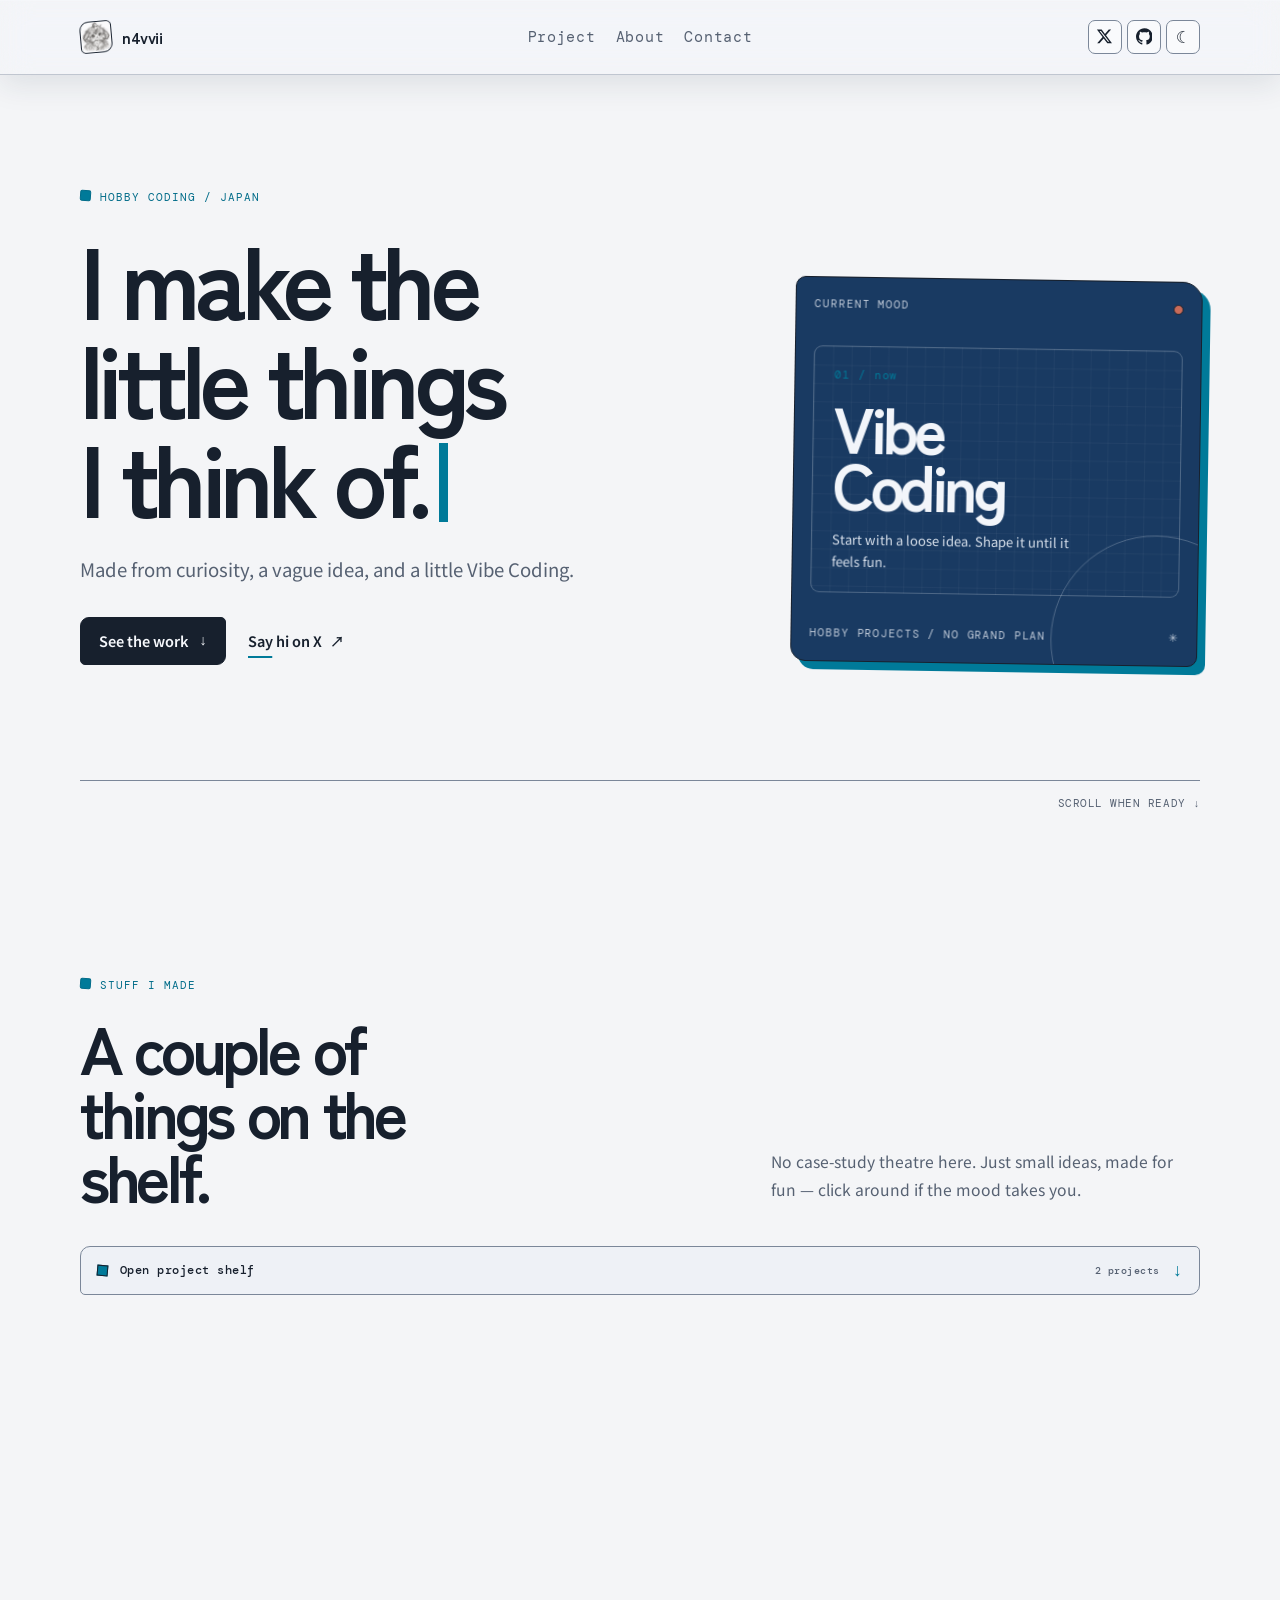
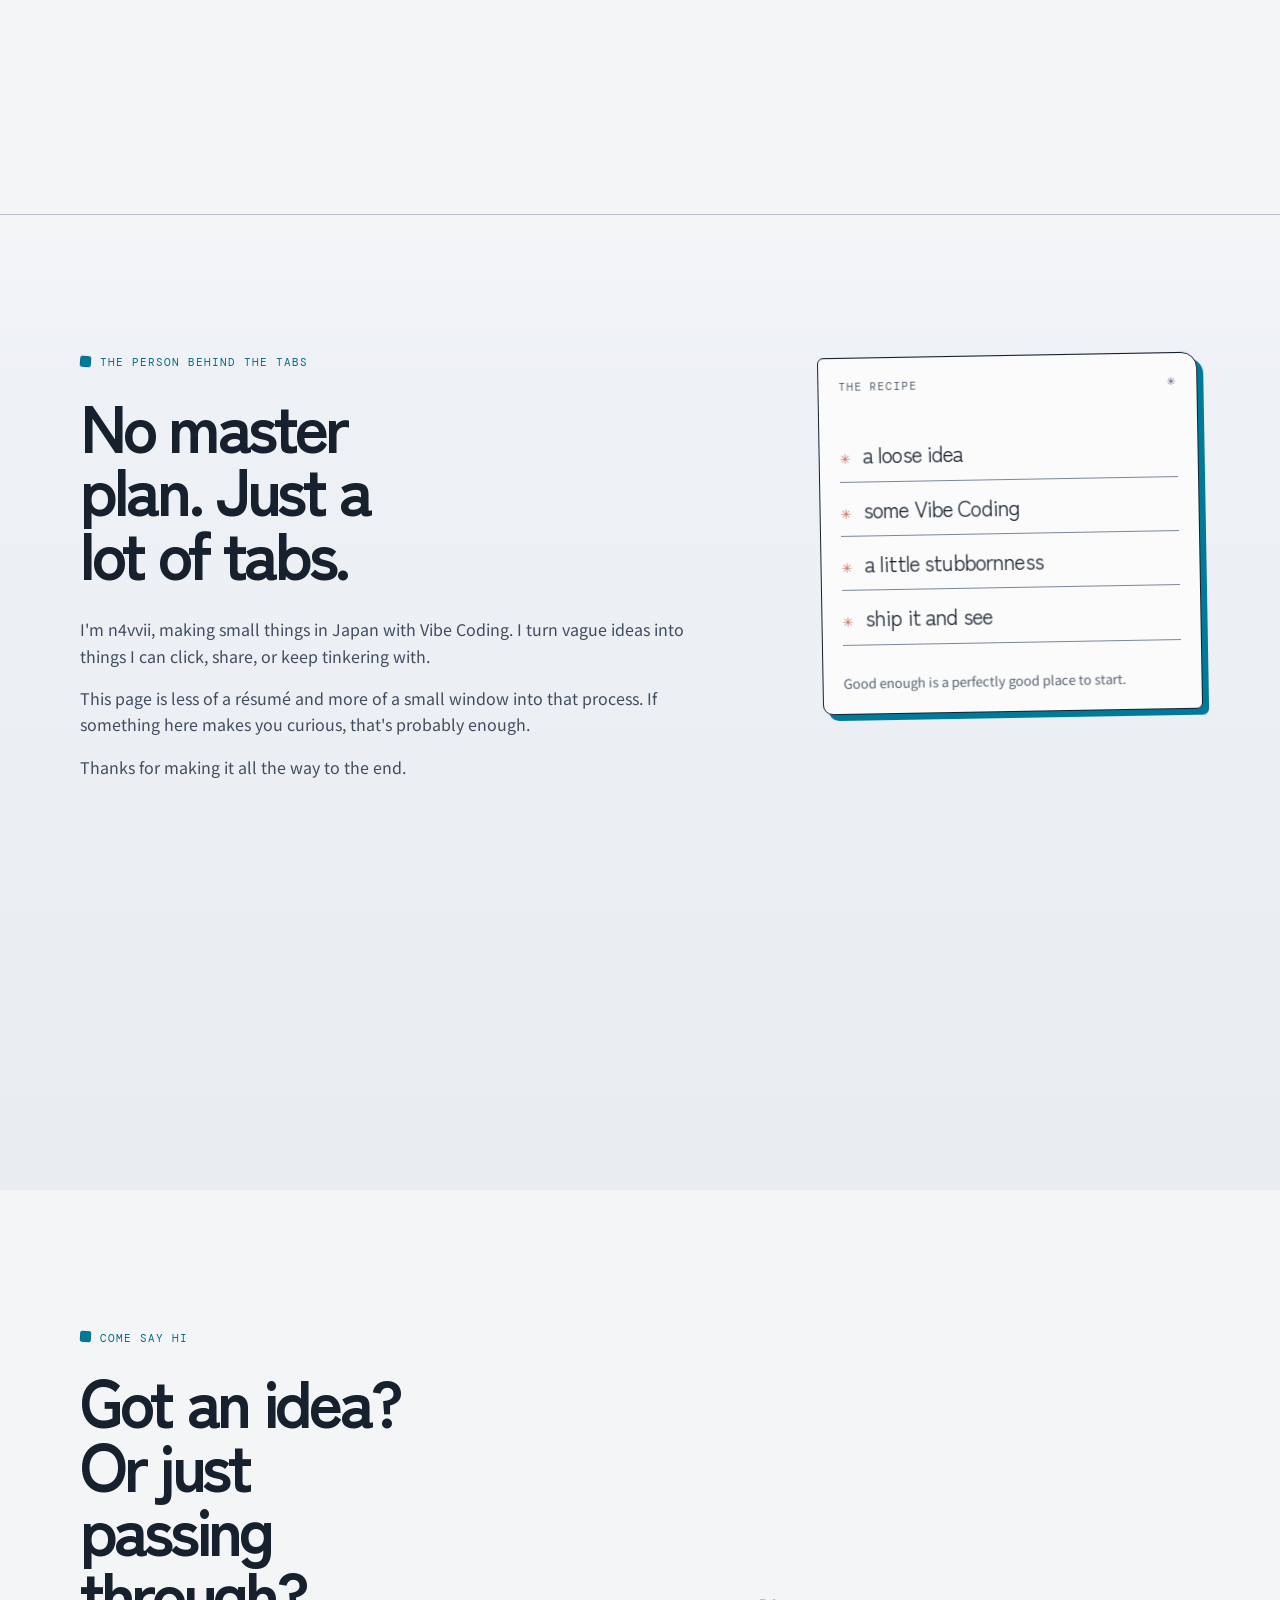
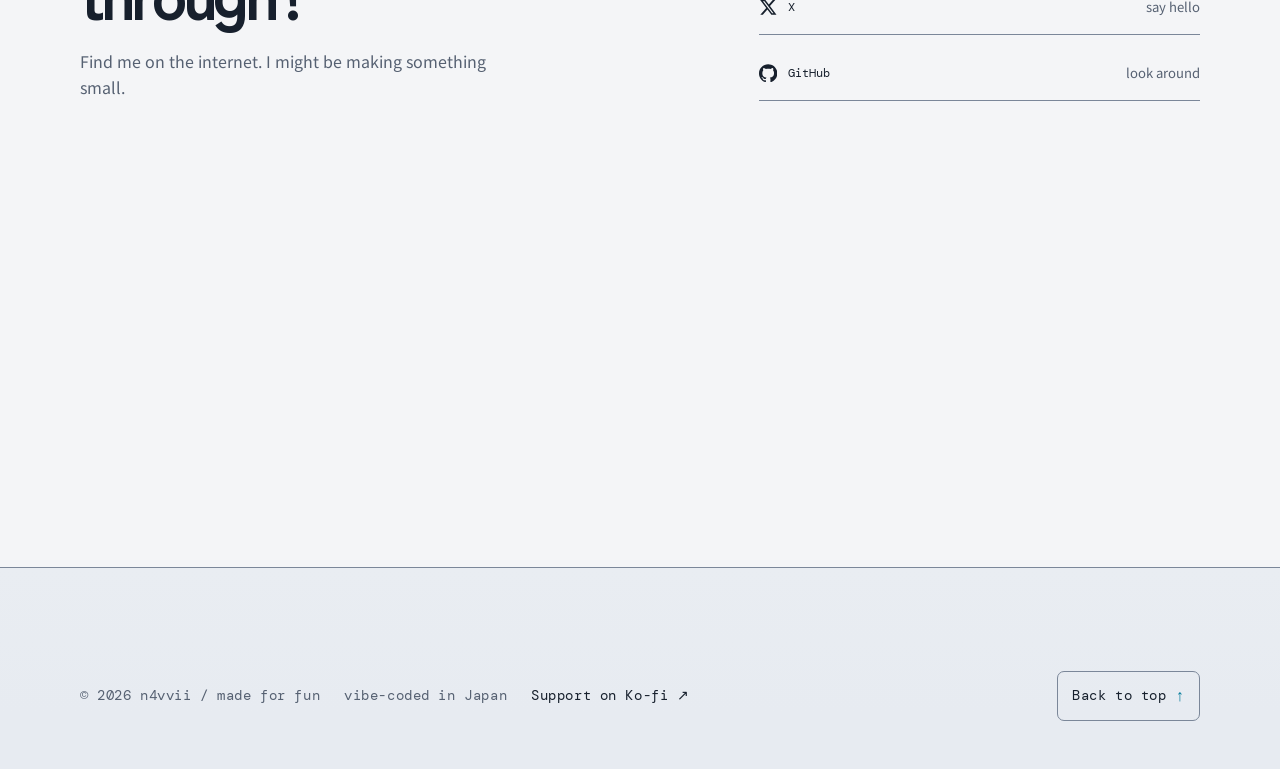
==== index.html @ 72a64a87 "Header glass tint 20%" ====
<!doctype html>
<html lang="en">
  <head>
    <meta charset="UTF-8">
    <meta name="viewport" content="width=device-width, initial-scale=1">
    <meta name="theme-color" content="#f4f5f7">
    <meta name="description" content="n4vvii makes small hobby projects with Vibe Coding.">
    <link rel="icon" type="image/png" sizes="512x512" href="assets/n4vvii-icon.png">
    <link rel="apple-touch-icon" href="assets/n4vvii-icon.png">
    <title>n4vvii — small ideas, roughly made</title>
    <script>
      (function () {
        try {
          var systemTheme = window.matchMedia("(prefers-color-scheme: dark)").matches ? "dark" : "light";
          document.documentElement.setAttribute("data-theme", systemTheme);
          document.querySelector('meta[name="theme-color"]').content = systemTheme === "dark" ? "#121721" : "#f4f5f7";
        } catch (error) {}
      }());
    </script>
    <link rel="preconnect" href="https://fonts.googleapis.com">
    <link rel="preconnect" href="https://fonts.gstatic.com" crossorigin>
    <link href="https://fonts.googleapis.com/css2?family=DM+Mono:wght@400;500&family=Noto+Sans+JP:wght@400;500;600;700&family=Zen+Kaku+Gothic+New:wght@500;600;700&display=swap" rel="stylesheet">
    <link rel="stylesheet" href="styles.css?v=20260919-glass-8">
  </head>
  <body>
    <a class="skip-link" href="#main-content">Skip to content</a>
    <div class="site-shell" id="top">
      <header class="site-header">
        <div class="container header-inner">
          <div class="brand" aria-label="n4vvii">
            <span class="brand-mark" aria-hidden="true"><img src="assets/n4vvii-icon.png" alt=""></span>
            <span data-text="site.profile.label">n4vvii</span>
          </div>
          <nav class="main-nav" aria-label="Main navigation">
            <a data-nav="project" href="#projects">Project</a>
            <a data-nav="about" href="#about">About</a>
            <a data-nav="contact" href="#contact">Contact</a>
          </nav>
          <div class="header-actions">
            <div class="header-socials" id="header-socials" aria-label="Social links"></div>
            <button class="theme-toggle" type="button" data-theme-toggle aria-pressed="false" aria-label="Switch to dark mode" title="Switch to dark mode">
              <span class="theme-toggle__icon" data-theme-icon aria-hidden="true">☾</span>
              <span class="sr-only" data-theme-label>Switch to dark mode</span>
            </button>
          </div>
        </div>
      </header>

      <main id="main-content" tabindex="-1">
        <section class="hero" aria-labelledby="hero-title">
          <div class="container hero-grid">
            <div class="hero-copy">
              <p class="kicker" data-text="hero.eyebrow">hobby coding / Japan</p>
              <h1 id="hero-title" data-text="hero.title" aria-label="I make the little things I think of."><span class="typing-text" aria-hidden="true">I make the little things I think of.</span><span class="typing-caret" aria-hidden="true"></span></h1>
              <p class="hero-lede" data-text="hero.body">A casual corner for ideas made with Vibe Coding, curiosity, and whatever refuses to leave my head.</p>
              <div class="hero-actions">
                <a class="button button--primary" data-link="hero.primary" href="#projects">See the work <span aria-hidden="true">↓</span></a>
                <a class="text-link" data-link="hero.secondary" href="https://x.com/n4vvii" target="_blank" rel="noopener">Say hi on X <span aria-hidden="true">↗</span></a>
              </div>
            </div>

            <aside class="hero-note" aria-label="Current mood">
              <div class="note-topline">
                <span data-text="hero.noteLabel">current mood</span>
                <span class="note-dot" aria-hidden="true"></span>
              </div>
              <div class="note-screen">
                <span class="note-screen-label">01 / now</span>
                <strong data-text="hero.noteTitle">Vibe Coding</strong>
                <p data-text="hero.noteBody">Start with a loose idea. Shape it until it feels fun.</p>
              </div>
              <div class="note-footer">
                <span data-text="hero.noteMeta">hobby projects / no grand plan</span>
                <span aria-hidden="true">✳</span>
              </div>
            </aside>
          </div>
          <div class="container hero-footnote">
            <span data-text="hero.footnote"></span>
            <span aria-hidden="true">scroll when ready ↓</span>
          </div>
        </section>

        <section class="section projects-section" id="projects" aria-labelledby="projects-title">
          <div class="container">
            <div class="section-heading" data-reveal>
              <div>
                <p class="kicker" data-text="projectsSection.eyebrow">stuff I made</p>
                <h2 id="projects-title" data-text="projectsSection.title">A couple of things on the shelf.</h2>
              </div>
              <p class="section-intro" data-text="projectsSection.intro">No case-study theatre here. Just small ideas, made for fun — click around if the mood takes you.</p>
            </div>
            <button class="project-list-toggle" type="button" data-project-toggle aria-expanded="false" aria-controls="project-list">
              <span class="project-list-toggle__mark" aria-hidden="true"></span>
              <span class="project-list-toggle__label" data-project-toggle-label>Open project shelf</span>
              <span class="project-list-toggle__count">2 projects</span>
              <span class="project-list-toggle__arrow" aria-hidden="true">↓</span>
            </button>
            <div class="project-list-reveal" data-project-list-reveal>
              <div class="project-list" id="project-list"></div>
            </div>
          </div>
        </section>

        <section class="section about-section" id="about" aria-labelledby="about-title">
          <div class="container about-grid">
            <div class="about-copy" data-reveal>
              <p class="kicker" data-text="about.eyebrow">the person behind the tabs</p>
              <h2 id="about-title" data-text="about.title">No master plan. Just a lot of tabs.</h2>
              <div class="about-paragraphs" id="about-paragraphs"></div>
            </div>
            <aside class="recipe-card" data-reveal aria-label="A rough recipe for making things">
              <div class="recipe-topline">
                <span data-text="about.calloutLabel">the recipe</span>
                <span aria-hidden="true">✳</span>
              </div>
              <ol id="recipe-lines"></ol>
              <p class="recipe-note" data-text="about.calloutNote">Good enough is a perfectly good place to start.</p>
            </aside>
          </div>
        </section>

        <section class="section contact-section" id="contact" aria-labelledby="contact-title">
          <div class="container contact-grid" data-reveal>
            <div>
              <p class="kicker" data-text="contact.eyebrow">come say hi</p>
              <h2 id="contact-title" data-text="contact.title">Got an idea? Or just passing through?</h2>
              <p class="contact-copy" data-text="contact.body">Find me on the internet. I might be making something small.</p>
            </div>
            <div class="contact-links" id="contact-links"></div>
          </div>
        </section>
      </main>

      <footer class="site-footer">
        <div class="container footer-inner">
          <div class="footer-copy">
            <span data-text="footer.left">© 2026 n4vvii / made for fun</span>
            <span data-text="footer.middle">vibe-coded in Japan</span>
            <a data-link="footer.kofi" href="https://ko-fi.com/n4vvii" target="_blank" rel="noopener">Support on Ko-fi <span aria-hidden="true">↗</span></a>
          </div>
          <a class="back-to-top" href="#top">Back to top <span aria-hidden="true">↑</span></a>
        </div>
      </footer>
    </div>
    <noscript>
      <div class="no-script">This little site needs JavaScript to load its editable content.</div>
    </noscript>
    <script src="script.js?v=20260918-color-system-5" defer></script>
  </body>
</html>
---- styles.css ----
:root {
  --header-offset: 5rem;
  /* Light: cool paper, blue-charcoal ink, and one blue-cyan current. */
  --canvas: #f4f5f7;
  --paper: #fbfbfc;
  --field: #e9edf2;
  --footer-bg: #e7ebf1;
  --ink: #17202d;
  --muted: #566172;
  --body-soft: #414d5e;
  --line: #7b8799;
  --cyan: #007a99;
  --cyan-deep: #006c89;
  --cyan-wash: #dcecf2;
  --blue: var(--cyan);
  --blue-dark: var(--cyan-deep);
  --yellow: #d5b24e;
  --coral: #c96b59;
  --mist: #dfe6f2;
  --navy: #193a62;
  --inverse: #f2f5fa;
  --on-ink: #f6f8fc;
  --on-accent: #071923;
  --on-dark-muted: #c0cad8;
  --on-dark-soft: #d8e0eb;
  --on-dark-border: rgba(242, 245, 250, .24);
  --on-dark-grid: rgba(242, 245, 250, .045);
  --art-blue: #8ca7cf;
  --header-bg: rgba(244, 245, 247, .2);
  --header-control-bg: #f9fafc;
  --header-control-hover: #eef2f7;
  --header-line: rgba(123, 135, 153, .42);
  --header-highlight: rgba(246, 248, 252, .46);
  --header-shadow: rgba(32, 45, 65, .1);
  --project-card-ninedbase: #f8fafc;
  --project-card-unit-price: #faf9f6;
  --project-stage: #eef1f6;
  --card-border: #b5c0cf;
  --card-shadow: 0 12px 26px rgba(32, 45, 65, .1);
  --card-shadow-hover: 0 16px 32px rgba(0, 122, 153, .16);
  --about-wash: #eef1f6;
  --about-rule: rgba(123, 135, 153, .44);
  --calculator-border: rgba(23, 32, 45, .22);
  --calculator-shadow: rgba(23, 32, 45, .15);
  --calculator-tape: rgba(213, 178, 78, .86);
  --radius: 18px;
  --max-width: 1120px;
  --ease-out: cubic-bezier(.23, 1, .32, 1);
  --ease-in-out: cubic-bezier(.77, 0, .175, 1);
  --ease-drawer: cubic-bezier(.32, .72, 0, 1);
  color: var(--ink);
  background: var(--canvas);
  color-scheme: light;
  font-family: "Noto Sans JP", ui-sans-serif, system-ui, sans-serif;
  font-synthesis: none;
  text-rendering: optimizeLegibility;
}

:root[data-theme="dark"] {
  /* Dark: blue-charcoal, deliberately free of green or teal. */
  --canvas: #121721;
  --paper: #1a2230;
  --field: #1e2836;
  --footer-bg: #101620;
  --ink: #e7ecf4;
  --muted: #acb7c7;
  --body-soft: #c5ceda;
  --line: #5e6f88;
  --cyan: #52d0f2;
  --cyan-deep: #84e1f7;
  --cyan-wash: #173f50;
  --blue: var(--cyan);
  --blue-dark: var(--cyan-deep);
  --yellow: #e3c56b;
  --coral: #f08a75;
  --mist: #202e43;
  --navy: #152f52;
  --inverse: #eff3fa;
  --on-ink: #0f1622;
  --on-accent: #071923;
  --on-dark-muted: #bcc8d8;
  --on-dark-soft: #dce4f0;
  --on-dark-border: rgba(239, 243, 250, .22);
  --on-dark-grid: rgba(239, 243, 250, .05);
  --art-blue: #8ca7cf;
  --header-bg: rgba(18, 23, 33, .2);
  --header-control-bg: #1d2735;
  --header-control-hover: #263347;
  --header-line: rgba(119, 137, 163, .44);
  --header-highlight: rgba(240, 244, 250, .08);
  --header-shadow: rgba(5, 9, 18, .42);
  --project-card-ninedbase: #152e45;
  --project-card-unit-price: #29243c;
  --project-stage: #1b2634;
  --card-border: #455773;
  --card-shadow: 0 14px 30px rgba(5, 9, 18, .32);
  --card-shadow-hover: 0 18px 36px rgba(82, 208, 242, .16);
  --about-wash: #172331;
  --about-rule: rgba(119, 137, 163, .48);
  --calculator-border: rgba(231, 236, 244, .16);
  --calculator-shadow: rgba(5, 9, 18, .32);
  --calculator-tape: rgba(227, 197, 107, .86);
  color-scheme: dark;
}

@media (prefers-color-scheme: dark) {
  :root:not([data-theme="light"]) {
    --canvas: #121721;
    --paper: #1a2230;
    --field: #1e2836;
    --footer-bg: #101620;
    --ink: #e7ecf4;
    --muted: #acb7c7;
    --body-soft: #c5ceda;
    --line: #5e6f88;
    --cyan: #52d0f2;
    --cyan-deep: #84e1f7;
    --cyan-wash: #173f50;
    --blue: var(--cyan);
    --blue-dark: var(--cyan-deep);
    --yellow: #e3c56b;
    --coral: #f08a75;
    --mist: #202e43;
    --navy: #152f52;
    --inverse: #eff3fa;
    --on-ink: #0f1622;
    --on-accent: #071923;
    --on-dark-muted: #bcc8d8;
    --on-dark-soft: #dce4f0;
    --on-dark-border: rgba(239, 243, 250, .22);
    --on-dark-grid: rgba(239, 243, 250, .05);
    --art-blue: #8ca7cf;
    --header-bg: rgba(18, 23, 33, .2);
    --header-control-bg: #1d2735;
    --header-control-hover: #263347;
    --header-line: rgba(119, 137, 163, .44);
    --header-highlight: rgba(240, 244, 250, .08);
    --header-shadow: rgba(5, 9, 18, .42);
    --project-card-ninedbase: #152e45;
    --project-card-unit-price: #29243c;
    --project-stage: #1b2634;
    --card-border: #455773;
    --card-shadow: 0 14px 30px rgba(5, 9, 18, .32);
    --card-shadow-hover: 0 18px 36px rgba(82, 208, 242, .16);
    --about-wash: #172331;
    --about-rule: rgba(119, 137, 163, .48);
    --calculator-border: rgba(231, 236, 244, .16);
    --calculator-shadow: rgba(5, 9, 18, .32);
    --calculator-tape: rgba(227, 197, 107, .86);
    color-scheme: dark;
  }
}

* {
  box-sizing: border-box;
}

html {
  scroll-behavior: smooth;
  scroll-padding-top: var(--header-offset);
  background: var(--canvas);
}

body {
  min-width: 320px;
  margin: 0;
  background: var(--canvas);
  color: var(--ink);
  line-height: 1.65;
}

::selection {
  background: var(--cyan);
  color: var(--on-accent);
}

a {
  color: inherit;
}

button,
a {
  -webkit-tap-highlight-color: transparent;
}

:focus-visible {
  outline: 3px solid var(--blue);
  outline-offset: 4px;
}

.container {
  width: min(var(--max-width), calc(100% - 2.5rem));
  margin: 0 auto;
}

.skip-link {
  position: absolute;
  z-index: 20;
  top: 1rem;
  left: 1rem;
  padding: .65rem .85rem;
  border-radius: 8px;
  background: var(--ink);
  color: var(--on-ink);
  transform: translateY(-180%);
  transition: transform 180ms var(--ease-out);
}

.skip-link:focus {
  transform: translateY(0);
}

.site-shell {
  overflow-x: clip;
}

.site-header {
  position: sticky;
  z-index: 1000;
  top: 0;
  isolation: isolate;
  border-bottom: 1px solid var(--header-line);
  background: var(--header-bg);
  box-shadow: 0 10px 30px var(--header-shadow), inset 0 1px 0 var(--header-highlight);
  -webkit-backdrop-filter: blur(15px) saturate(180%);
  backdrop-filter: blur(15px) saturate(180%);
}

.header-inner {
  position: relative;
  z-index: 1;
  display: grid;
  grid-template-columns: minmax(0, 1fr) auto minmax(0, 1fr);
  align-items: center;
  min-height: 4.6rem;
  gap: 1.25rem;
}

.brand {
  display: inline-flex;
  align-items: center;
  width: fit-content;
  gap: .65rem;
  font-family: "Zen Kaku Gothic New", "Noto Sans JP", ui-sans-serif, sans-serif;
  font-size: 1rem;
  font-weight: 700;
  letter-spacing: -.03em;
  text-decoration: none;
}

.brand-mark {
  display: inline-grid;
  width: 2rem;
  height: 2rem;
  place-items: center;
  border: 1px solid var(--ink);
  border-radius: 9px 5px 9px 5px;
  overflow: hidden;
  background: var(--paper);
  color: var(--ink);
  font-family: "DM Mono", ui-monospace, monospace;
  font-size: .73rem;
  font-weight: 500;
  letter-spacing: -.12em;
  transform: rotate(-5deg);
}

.brand-mark img {
  display: block;
  width: 100%;
  height: 100%;
  object-fit: cover;
}

.main-nav {
  display: flex;
  align-items: center;
  gap: 1.25rem;
}

.main-nav a,
.social-link,
.footer-inner,
.kicker,
.hero-footnote,
.note-topline,
.note-footer,
.recipe-topline,
.project-stack {
  font-family: "DM Mono", ui-monospace, monospace;
}

.main-nav a,
.social-link {
  position: relative;
  color: var(--muted);
  font-size: .72rem;
  letter-spacing: .05em;
  text-decoration: none;
  transition: color 160ms ease-out;
}

.main-nav a {
  font-size: .92rem;
}

.main-nav a:hover,
.main-nav a:focus-visible,
.social-link:hover,
.social-link:focus-visible {
  color: var(--blue);
}

.main-nav a::after {
  position: absolute;
  right: 0;
  bottom: -.3rem;
  left: 0;
  height: 2px;
  background: var(--cyan);
  content: "";
  transform: scaleX(0);
  transform-origin: left;
  transition: transform 180ms var(--ease-out);
}

.main-nav a:hover::after,
.main-nav a:focus-visible::after {
  transform: scaleX(1);
}

.header-socials {
  display: flex;
  align-items: center;
  justify-content: flex-end;
  gap: .35rem;
}

.header-actions {
  display: flex;
  align-items: center;
  justify-self: end;
  gap: .35rem;
}

.social-link {
  display: inline-grid;
  width: 2.1rem;
  height: 2.1rem;
  place-items: center;
  border: 1px solid var(--line);
  border-radius: 7px;
  background: var(--header-control-bg);
  color: var(--ink);
  transition: color 160ms ease-out, border-color 160ms ease-out, background-color 160ms ease-out;
}

.social-link:hover,
.social-link:focus-visible {
  border-color: var(--blue);
  background: var(--header-control-hover);
}

.theme-toggle {
  display: inline-grid;
  width: 2.1rem;
  height: 2.1rem;
  padding: 0;
  place-items: center;
  border: 1px solid var(--line);
  border-radius: 7px;
  background: var(--header-control-bg);
  color: var(--ink);
  cursor: pointer;
  font: inherit;
  transition: color 160ms ease-out, border-color 160ms ease-out, background-color 160ms ease-out;
}

.theme-toggle:hover,
.theme-toggle:focus-visible {
  border-color: var(--blue);
  background: var(--header-control-hover);
  color: var(--blue);
}

.theme-toggle__icon {
  font-size: 1.05rem;
  line-height: 1;
}

.social-icon {
  width: 1.05rem;
  height: 1.05rem;
  flex: 0 0 auto;
}

.hero {
  padding: clamp(4.5rem, 9vw, 8rem) 0 1.5rem;
}

.hero-grid {
  display: grid;
  grid-template-columns: minmax(0, 1.2fr) minmax(18rem, .8fr);
  align-items: end;
  gap: clamp(2rem, 8vw, 8rem);
}

.kicker {
  margin: 0 0 1.35rem;
  color: var(--blue-dark);
  font-size: .7rem;
  letter-spacing: .09em;
  line-height: 1.4;
  text-transform: uppercase;
}

.kicker::before {
  display: inline-block;
  width: .58rem;
  height: .58rem;
  margin-right: .55rem;
  border: 1px solid currentColor;
  border-radius: 2px;
  background: var(--cyan);
  content: "";
  vertical-align: -.04rem;
  transform: rotate(4deg);
}

h1,
h2,
p {
  margin-top: 0;
}

h1,
h2 {
  font-family: "Zen Kaku Gothic New", "Noto Sans JP", ui-sans-serif, sans-serif;
  letter-spacing: -.065em;
}

h1 {
  max-width: 9ch;
  margin-bottom: 1.75rem;
  font-size: clamp(3.5rem, 7.9vw, 6.4rem);
  font-weight: 600;
  line-height: .98;
}

.typing-text {
  display: inline;
}

.typing-caret {
  display: inline-block;
  width: .09em;
  height: .78em;
  margin-left: .12em;
  background: var(--cyan);
  vertical-align: -.04em;
  animation: caret-blink 900ms steps(1, end) infinite;
}

html.js.reveal-ready [data-reveal] {
  opacity: 0;
  transform: translateY(14px);
  transition: opacity 560ms var(--ease-out), transform 560ms var(--ease-out);
  transition-delay: var(--reveal-delay, 0ms);
}

html.js.reveal-ready [data-reveal].is-visible {
  opacity: 1;
  transform: none;
}

html.js.reveal-ready .recipe-card[data-reveal] {
  transform: translateY(14px) rotate(-1deg);
}

html.js.reveal-ready .recipe-card[data-reveal].is-visible {
  transform: rotate(-1deg);
}

body.is-ready .brand-mark {
  animation: mark-arrive 520ms var(--ease-out) both;
}

body.is-ready .hero-copy {
  animation: hero-copy-in 640ms var(--ease-out) both;
}

body.is-ready .hero-note {
  animation: note-arrive 720ms var(--ease-out) 90ms both;
}

body.is-ready .hero-footnote {
  animation: footnote-in 520ms var(--ease-out) 260ms both;
}

.hero-lede {
  max-width: 36rem;
  margin-bottom: 2rem;
  color: var(--muted);
  font-size: clamp(1rem, 1.7vw, 1.16rem);
  line-height: 1.7;
}

.hero-actions {
  display: flex;
  align-items: center;
  flex-wrap: wrap;
  gap: 1rem 1.35rem;
}

.button {
  display: inline-flex;
  align-items: center;
  min-height: 3rem;
  padding: .7rem 1.1rem;
  border: 1px solid var(--ink);
  border-radius: 9px 5px 9px 5px;
  font-size: .9rem;
  font-weight: 600;
  text-decoration: none;
  transition: background-color 160ms ease-out, color 160ms ease-out, transform 160ms ease-out;
}

.button span {
  margin-left: .7rem;
  font-family: "DM Mono", ui-monospace, monospace;
}

.button--primary {
  background: var(--ink);
  color: var(--on-ink);
}

.text-link {
  position: relative;
  display: inline-flex;
  align-items: center;
  gap: .55rem;
  color: var(--ink);
  font-size: .9rem;
  font-weight: 600;
  text-decoration: none;
}

.text-link::after {
  position: absolute;
  right: 0;
  bottom: -.35rem;
  left: 0;
  height: 2px;
  background: var(--cyan);
  content: "";
  transform: scaleX(.25);
  transform-origin: left;
  transition: transform 180ms var(--ease-out);
}

.text-link:focus-visible::after {
  transform: scaleX(1);
}

.hero-note {
  position: relative;
  min-height: 20rem;
  padding: 1.15rem;
  overflow: hidden;
  border: 1px solid var(--ink);
  border-radius: 10px 20px 10px 15px;
  background: var(--navy);
  color: var(--inverse);
  box-shadow: 8px 8px 0 var(--cyan);
  transform: rotate(.9deg);
}

.hero-note::before {
  position: absolute;
  top: -10rem;
  right: 0;
  left: 0;
  height: 1px;
  background: var(--cyan);
  box-shadow: 0 0 16px var(--cyan);
  content: "";
  opacity: 0;
  pointer-events: none;
  animation: note-scan 5.5s ease-in-out 1.4s 3;
}

.hero-note > * {
  position: relative;
  z-index: 1;
}

.hero-note::after {
  position: absolute;
  right: -4rem;
  bottom: -5rem;
  width: 13rem;
  height: 13rem;
  border: 1px solid var(--on-dark-border);
  border-radius: 50%;
  content: "";
}

.note-topline,
.note-footer,
.recipe-topline {
  display: flex;
  align-items: center;
  justify-content: space-between;
  gap: 1rem;
  color: var(--on-dark-muted);
  font-size: .67rem;
  letter-spacing: .08em;
  text-transform: uppercase;
}

.note-dot {
  width: .6rem;
  height: .6rem;
  border: 1px solid var(--ink);
  border-radius: 50%;
  background: var(--coral);
}

.note-screen {
  display: flex;
  flex-direction: column;
  justify-content: center;
  min-height: 13rem;
  margin: 2rem 0;
  padding: 1.25rem;
  border: 1px solid var(--on-dark-border);
  border-radius: 9px;
  background:
    linear-gradient(var(--on-dark-grid) 1px, transparent 1px),
    linear-gradient(90deg, var(--on-dark-grid) 1px, transparent 1px);
  background-size: 1.15rem 1.15rem;
}

.note-screen-label {
  margin-bottom: .8rem;
  color: var(--cyan);
  font-family: "DM Mono", ui-monospace, monospace;
  font-size: .68rem;
  letter-spacing: .08em;
}

.note-screen strong {
  max-width: 8ch;
  font-family: "Zen Kaku Gothic New", "Noto Sans JP", ui-sans-serif, sans-serif;
  font-size: clamp(2.3rem, 5vw, 4.2rem);
  font-weight: 600;
  letter-spacing: -.07em;
  line-height: .9;
}

.note-screen p {
  max-width: 16rem;
  margin: 1rem 0 0;
  color: var(--on-dark-soft);
  font-size: .82rem;
}

.hero-footnote {
  display: flex;
  justify-content: space-between;
  gap: 1rem;
  margin-top: clamp(4rem, 9vw, 8rem);
  padding-top: .9rem;
  border-top: 1px solid var(--line);
  color: var(--muted);
  font-size: .66rem;
  letter-spacing: .05em;
  text-transform: uppercase;
}

.section {
  --section-top-space: clamp(5rem, 11vw, 9rem);
  min-height: calc(100vh + var(--section-top-space) - var(--header-offset) + 1rem);
  padding: var(--section-top-space) 0 0;
  scroll-margin-top: calc(-1 * var(--section-top-space));
}

.projects-section {
  padding-bottom: 6rem;
}

.section-heading {
  display: grid;
  grid-template-columns: minmax(0, 1fr) minmax(16rem, .65fr);
  align-items: end;
  gap: 2rem;
  margin-bottom: 2.5rem;
}

h2 {
  max-width: 13ch;
  margin-bottom: 0;
  font-size: clamp(2.65rem, 5.2vw, 4.6rem);
  font-weight: 600;
  line-height: .96;
}

.section-intro {
  max-width: 28rem;
  margin: 0 0 .2rem auto;
  color: var(--muted);
  font-size: .98rem;
  line-height: 1.75;
}

.project-list {
  display: grid;
  grid-template-columns: repeat(2, minmax(0, 1fr));
  gap: 1.15rem;
  align-items: stretch;
}

.project-list-reveal {
  min-width: 0;
}

.project-list-toggle {
  display: grid;
  grid-template-columns: auto minmax(0, 1fr) auto auto;
  align-items: center;
  gap: .75rem;
  width: 100%;
  margin-top: .25rem;
  padding: .9rem 1rem;
  border: 1px solid var(--line);
  border-radius: 10px 5px 10px 5px;
  background: var(--project-stage);
  color: var(--ink);
  font: 500 .78rem/1.2 "DM Mono", ui-monospace, monospace;
  letter-spacing: .04em;
  text-align: left;
  transition: border-color 220ms ease-out, background-color 220ms ease-out, color 220ms ease-out;
}

.project-list-toggle:focus-visible {
  outline: 3px solid var(--blue);
  outline-offset: 4px;
}

.project-list-toggle__mark {
  width: .68rem;
  height: .68rem;
  border: 1px solid currentColor;
  background: var(--cyan);
  transform: rotate(5deg);
  transition: transform 360ms var(--ease-out), background-color 180ms ease-out;
}

.project-list-toggle__label {
  min-width: 0;
  overflow: hidden;
  text-overflow: ellipsis;
  white-space: nowrap;
}

.project-list-toggle__count {
  color: var(--muted);
  font-size: .64rem;
  white-space: nowrap;
}

.project-list-toggle__arrow {
  color: var(--cyan);
  font-size: 1.1rem;
  line-height: 1;
  transition: transform 360ms var(--ease-out);
}

.project-list-reveal {
  display: grid;
  grid-template-rows: 0fr;
  margin-top: 0;
  overflow: hidden;
  opacity: 0;
  clip-path: inset(0 0 100% 0 round 14px);
  transition: grid-template-rows 460ms var(--ease-drawer), margin-top 460ms var(--ease-drawer), opacity 220ms ease-out, clip-path 460ms var(--ease-drawer);
}

.project-list-reveal > .project-list {
  position: relative;
  min-height: 0;
  min-width: 0;
  overflow: hidden;
  padding: 0 .9rem;
  border: 1px solid transparent;
  border-radius: 14px;
  background: var(--project-stage);
  opacity: 0;
  visibility: hidden;
  transform: scale(.985);
  transition: opacity 220ms ease-out, transform 460ms var(--ease-drawer), padding 460ms var(--ease-drawer), border-color 180ms ease-out;
}

.project-list-reveal > .project-list::before {
  position: absolute;
  top: .7rem;
  right: .9rem;
  left: .9rem;
  height: 1px;
  background: var(--cyan);
  content: "";
  opacity: .55;
  transform: scaleX(0);
  transform-origin: left;
  transition: transform 360ms var(--ease-out) 80ms;
}

.projects-section.is-projects-open .project-list-toggle {
  border-color: var(--cyan);
}

.projects-section.is-projects-open .project-list-toggle__mark {
  background: var(--yellow);
  transform: rotate(45deg) scale(.82);
}

.projects-section.is-projects-open .project-list-toggle__arrow {
  transform: rotate(180deg);
}

.projects-section.is-projects-open .project-list-reveal {
  grid-template-rows: 1fr;
  margin-top: 1rem;
  opacity: 1;
  clip-path: inset(0 0 0 0 round 14px);
}

.projects-section.is-projects-open .project-list-reveal > .project-list {
  padding: 1.1rem .9rem 1.35rem;
  border-color: var(--line);
  opacity: 1;
  visibility: visible;
  transform: none;
}

.projects-section.is-projects-open .project-list-reveal > .project-list::before {
  transform: scaleX(1);
}

.project-list-reveal .project-card {
  opacity: 0;
  transform: translateY(1.25rem) rotate(-.8deg) scale(.97);
  transition: opacity 260ms ease-out, transform 460ms var(--ease-drawer), box-shadow 180ms ease-out, border-color 180ms ease-out, background-color 180ms ease-out;
}

.project-list-reveal .project-card:nth-child(2) {
  transform: translateY(1.55rem) rotate(.8deg) scale(.97);
  transition-delay: 70ms;
}

.projects-section.is-projects-open .project-list-reveal .project-card.is-visible {
  opacity: 1;
  transform: none;
}

.project-card {
  display: flex;
  height: 100%;
  min-width: 0;
  flex-direction: column;
  position: relative;
  overflow: hidden;
  border: 1px solid var(--card-border);
  border-radius: 10px;
  background: var(--paper);
  box-shadow: var(--card-shadow);
  transition: box-shadow 180ms ease-out, border-color 180ms ease-out, background-color 180ms ease-out;
}

.project-card:first-child {
  grid-column: span 1;
  background: var(--project-card-ninedbase);
}

.project-card:nth-child(2) {
  grid-column: span 1;
  background: var(--project-card-unit-price);
}

.project-media {
  position: relative;
  width: 100%;
  aspect-ratio: 1.45 / 1;
  min-height: 0;
  overflow: hidden;
  border-bottom: 1px solid var(--card-border);
}

.project-card:nth-child(2) .project-media {
  min-height: 0;
}

.project-art {
  position: absolute;
  inset: 0;
  padding: 1.25rem;
  transition: transform 360ms var(--ease-out);
}

.project-art--database {
  display: flex;
  flex-direction: column;
  gap: .75rem;
  background: var(--navy);
  color: var(--inverse);
}

.art-window-bar {
  display: flex;
  align-items: center;
  gap: .38rem;
  color: var(--on-dark-muted);
  font-family: "DM Mono", ui-monospace, monospace;
  font-size: .63rem;
  letter-spacing: .04em;
  text-transform: uppercase;
}

.art-window-bar i {
  width: .5rem;
  height: .5rem;
  border: 1px solid var(--navy);
  border-radius: 50%;
  background: var(--coral);
}

.art-window-bar i:nth-child(2) {
  background: var(--yellow);
}

.art-window-bar i:nth-child(3) {
  background: var(--art-blue);
}

.art-window-bar span {
  margin-left: .4rem;
}

.art-query {
  display: flex;
  justify-content: space-between;
  gap: 1rem;
  padding: .75rem .8rem;
  border: 1px solid var(--on-dark-border);
  border-radius: 7px;
  color: var(--on-dark-soft);
  font-family: "DM Mono", ui-monospace, monospace;
  font-size: .68rem;
}

.art-query b {
  color: var(--yellow);
  font-weight: 500;
}

.art-table {
  display: flex;
  flex: 1;
  flex-direction: column;
  gap: .45rem;
  padding-top: .3rem;
}

.art-table-row {
  display: grid;
  flex: 1;
  grid-template-columns: 1fr .55fr .55fr;
  align-items: center;
  gap: .75rem;
  min-height: 1.7rem;
  padding: 0 .65rem;
  border-bottom: 1px solid var(--on-dark-border);
  color: var(--on-dark-soft);
  font-family: "DM Mono", ui-monospace, monospace;
  font-size: .64rem;
}

.art-table-row:first-child {
  border-bottom-color: var(--yellow);
  color: var(--yellow);
  text-transform: uppercase;
}

.art-table-row span:nth-child(n+2) {
  text-align: right;
}

.art-table-row span {
  min-width: 0;
  overflow: hidden;
  text-overflow: ellipsis;
  white-space: nowrap;
}

.project-art--calculator {
  background: var(--mist);
}

.calculator-paper {
  position: absolute;
  top: 1.55rem;
  right: 9%;
  bottom: 1.35rem;
  left: 9%;
  padding: 1rem;
  border: 1px solid var(--calculator-border);
  border-radius: 4px 4px 12px 4px;
  background: var(--paper);
  box-shadow: 7px 7px 0 var(--calculator-shadow);
  transform: rotate(-2deg);
}

.calculator-paper::before {
  position: absolute;
  top: -.55rem;
  left: 50%;
  width: 4.8rem;
  height: 1rem;
  background: var(--calculator-tape);
  content: "";
  transform: translateX(-50%) rotate(2deg);
}

.calculator-label {
  color: var(--blue-dark);
  font-family: "DM Mono", ui-monospace, monospace;
  font-size: .62rem;
  letter-spacing: .07em;
  text-transform: uppercase;
}

.calculator-display {
  display: flex;
  align-items: end;
  justify-content: space-between;
  gap: 1rem;
  margin: 1.1rem 0 .9rem;
  padding-bottom: .55rem;
  border-bottom: 2px solid var(--ink);
}

.calculator-display strong {
  font-family: "Zen Kaku Gothic New", "Noto Sans JP", ui-sans-serif, sans-serif;
  font-size: clamp(2rem, 4.5vw, 3.8rem);
  font-weight: 600;
  letter-spacing: -.08em;
  line-height: .9;
}

.calculator-display span {
  color: var(--coral);
  font-family: "DM Mono", ui-monospace, monospace;
  font-size: .7rem;
}

.calculator-rows {
  display: flex;
  flex-direction: column;
  gap: .55rem;
}

.calculator-row {
  display: grid;
  grid-template-columns: 1fr 3.3rem;
  gap: .8rem;
  align-items: center;
  color: var(--muted);
  font-family: "DM Mono", ui-monospace, monospace;
  font-size: .64rem;
}

.calculator-row i {
  display: block;
  height: .38rem;
  border-radius: 999px;
  background: var(--blue);
}

.calculator-row:nth-child(2) i {
  width: 73%;
  background: var(--coral);
}

.calculator-row:nth-child(3) i {
  width: 52%;
  background: var(--yellow);
}

.project-content {
  display: flex;
  flex: 1;
  flex-direction: column;
  min-width: 0;
  min-height: 0;
  padding: .45rem 1.35rem 1.2rem;
}

.project-stack {
  min-width: 0;
  margin: 0;
  padding: .85rem 1.35rem 0;
  color: var(--cyan-deep);
  font-family: "DM Mono", ui-monospace, monospace;
  font-size: .64rem;
  letter-spacing: .04em;
  line-height: 1.45;
  overflow-wrap: anywhere;
}

.project-card h3 {
  margin: 0 0 .65rem;
  min-width: 0;
  font-family: "Zen Kaku Gothic New", "Noto Sans JP", ui-sans-serif, sans-serif;
  font-size: clamp(1.8rem, 3.1vw, 2.7rem);
  font-weight: 600;
  letter-spacing: -.065em;
  line-height: 1.08;
}

.project-card-title {
  display: -webkit-box;
  overflow: hidden;
  overflow-wrap: anywhere;
  -webkit-box-orient: vertical;
  -webkit-line-clamp: 2;
}

.project-description {
  max-width: 34rem;
  min-width: 0;
  min-height: 0;
  margin-bottom: 0;
  color: var(--muted);
  font-size: .95rem;
  line-height: 1.72;
  overflow: hidden;
  overflow-wrap: anywhere;
  display: -webkit-box;
  -webkit-box-orient: vertical;
  -webkit-line-clamp: 3;
}

.project-card-link {
  position: static;
  color: inherit;
  text-decoration: none;
}

.project-card-link::after {
  position: absolute;
  z-index: 2;
  inset: 0;
  content: "";
}

.project-card-link:focus-visible {
  outline: none;
}

.project-card:focus-within {
  border-color: var(--blue);
  outline: 3px solid var(--blue);
  outline-offset: 4px;
}

.about-section {
  padding-bottom: clamp(5rem, 11vw, 9rem);
  border-top: 1px solid var(--about-rule);
  border-bottom: 0;
  background: linear-gradient(180deg, var(--canvas) 0%, var(--about-wash) 16%, var(--field) 100%);
}

.about-grid {
  display: grid;
  grid-template-columns: minmax(0, 1fr) minmax(17rem, .62fr);
  align-items: start;
  gap: clamp(2rem, 10vw, 9rem);
}

.about-copy h2 {
  max-width: 11ch;
}

.about-paragraphs {
  max-width: 39rem;
  margin-top: 2rem;
  color: var(--body-soft);
  font-size: 1rem;
}

.about-paragraphs p {
  margin-bottom: 1rem;
}

.recipe-card {
  position: relative;
  padding: 1.25rem;
  border: 1px solid var(--ink);
  border-radius: 6px 16px 6px 10px;
  background: var(--paper);
  box-shadow: 6px 6px 0 var(--cyan);
  transform: rotate(-1deg);
}

.recipe-topline {
  color: var(--muted);
}

.recipe-card ol {
  margin: 2rem 0 1.7rem;
  padding: 0;
  list-style: none;
  counter-reset: recipe;
}

.recipe-card li {
  display: flex;
  align-items: baseline;
  gap: .8rem;
  padding: .55rem 0;
  border-bottom: 1px solid var(--line);
  font-family: "Zen Kaku Gothic New", "Noto Sans JP", ui-sans-serif, sans-serif;
  font-size: 1.35rem;
  letter-spacing: -.04em;
}

.recipe-card li::before {
  color: var(--coral);
  content: "✳";
  font-family: "DM Mono", ui-monospace, monospace;
  font-size: .8rem;
}

.recipe-note {
  margin: 0;
  color: var(--muted);
  font-size: .82rem;
}

.contact-section {
  padding-bottom: clamp(5rem, 11vw, 9rem);
}

.contact-grid {
  display: grid;
  grid-template-columns: minmax(0, 1fr) minmax(17rem, .7fr);
  align-items: end;
  gap: 3rem;
}

.contact-grid h2 {
  max-width: 10ch;
}

.contact-copy {
  max-width: 28rem;
  margin: 1.5rem 0 0;
  color: var(--muted);
}

.contact-links {
  display: flex;
  flex-direction: column;
  align-items: stretch;
  gap: .7rem;
}

.contact-link {
  position: relative;
  display: flex;
  align-items: center;
  justify-content: space-between;
  gap: 1rem;
  padding: 1rem 0;
  border-bottom: 1px solid var(--line);
  font-family: "DM Mono", ui-monospace, monospace;
  font-size: .77rem;
  text-decoration: none;
  transition: color 160ms ease-out;
}

.contact-link::after {
  position: absolute;
  right: 0;
  bottom: -1px;
  left: 0;
  height: 2px;
  background: var(--cyan);
  content: "";
  transform: scaleX(0);
  transform-origin: left;
  transition: transform 220ms var(--ease-out);
}

.contact-link__lead {
  display: inline-flex;
  min-width: 0;
  align-items: center;
  gap: .7rem;
}

.contact-link__lead .social-icon {
  width: 1.15rem;
  height: 1.15rem;
  color: var(--ink);
}

.contact-link__label {
  overflow: hidden;
  text-overflow: ellipsis;
  white-space: nowrap;
}

.contact-link:focus-visible {
  color: var(--blue);
}

.contact-link small {
  color: var(--muted);
  font-family: "Noto Sans JP", ui-sans-serif, sans-serif;
  font-size: .82rem;
}

.button:active,
.social-link:active,
.theme-toggle:active,
.back-to-top:active {
  transform: scale(.97);
}

.sr-only {
  position: absolute;
  width: 1px;
  height: 1px;
  padding: 0;
  overflow: hidden;
  clip: rect(0, 0, 0, 0);
  white-space: nowrap;
  border: 0;
}

.site-footer {
  padding: clamp(3.5rem, 8vw, 6.5rem) 0 clamp(2rem, 4vw, 3rem);
  border-top: 1px solid var(--line);
  background: linear-gradient(180deg, var(--field) 0%, var(--footer-bg) 72%);
}

.footer-inner {
  display: flex;
  align-items: center;
  justify-content: space-between;
  flex-wrap: wrap;
  gap: .75rem 1.5rem;
  color: var(--muted);
  font-size: .9rem;
  letter-spacing: .04em;
}

.footer-copy {
  display: flex;
  flex-wrap: wrap;
  align-items: center;
  gap: .75rem 1.5rem;
}

.footer-inner a {
  color: var(--ink);
  text-decoration: none;
}

.footer-inner a:hover {
  color: var(--blue);
}

.back-to-top {
  display: inline-flex;
  align-items: center;
  gap: .55rem;
  padding: .7rem .85rem;
  border: 1px solid var(--line);
  border-radius: 7px;
  color: var(--ink);
  transition: border-color 160ms ease-out, background-color 160ms ease-out, color 160ms ease-out;
}

.back-to-top span {
  color: var(--cyan);
  font-size: 1rem;
}

.back-to-top:hover,
.back-to-top:focus-visible {
  border-color: var(--blue);
  background: var(--header-control-hover);
  color: var(--blue);
}

.no-script {
  position: fixed;
  inset: 1rem;
  z-index: 30;
  padding: 1rem;
  border: 1px solid var(--ink);
  border-radius: 8px;
  background: var(--paper);
}

@keyframes caret-blink {
  0%, 44% {
    opacity: 1;
  }

  45%, 100% {
    opacity: .15;
  }
}

@keyframes mark-arrive {
  from {
    opacity: 0;
    transform: rotate(-15deg) scale(.88);
  }

  to {
    opacity: 1;
    transform: rotate(-5deg) scale(1);
  }
}

@keyframes hero-copy-in {
  from {
    opacity: 0;
    transform: translateY(12px);
  }

  to {
    opacity: 1;
    transform: translateY(0);
  }
}

@keyframes note-arrive {
  from {
    opacity: 0;
    transform: translateY(12px) rotate(3deg);
  }

  to {
    opacity: 1;
    transform: translateY(0) rotate(.9deg);
  }
}

@keyframes footnote-in {
  from {
    opacity: 0;
    transform: translateY(8px);
  }

  to {
    opacity: 1;
    transform: translateY(0);
  }
}

@keyframes note-scan {
  0% {
    opacity: 0;
    transform: translateY(0);
  }

  18%, 76% {
    opacity: .6;
  }

  100% {
    opacity: 0;
    transform: translateY(28rem);
  }
}

@media (hover: hover) and (pointer: fine) {
  .button--primary:hover {
    background: var(--blue);
    transform: none;
  }

  .text-link:hover::after {
    transform: scaleX(1);
  }

  .project-card:hover {
    border-color: var(--cyan);
    box-shadow: var(--card-shadow-hover);
  }

  .project-card:hover .project-art {
    transform: scale(1.015);
  }

  .project-list-toggle:hover {
    border-color: var(--cyan);
    background: var(--cyan-wash);
  }

  .contact-link:hover {
    color: var(--blue);
  }

  .contact-link:hover::after,
  .contact-link:focus-visible::after {
    transform: scaleX(1);
  }

}

@media (max-width: 820px) {
  :root {
    --header-offset: 6.25rem;
  }

  .header-inner {
    grid-template-columns: minmax(0, 1fr) auto;
  }

  .main-nav {
    grid-column: 1 / -1;
    grid-row: 2;
    justify-content: flex-end;
    width: 100%;
    gap: 1.4rem;
    padding: .7rem 0 .85rem;
    border-top: 1px solid var(--line);
  }

  .header-actions {
    grid-column: 2;
    grid-row: 1;
    justify-self: end;
  }

  .hero {
    padding-top: 4rem;
  }

  .hero-grid,
  .section-heading,
  .about-grid,
  .contact-grid {
    grid-template-columns: 1fr;
  }

  .hero-grid {
    gap: 3.5rem;
  }

  h1 {
    max-width: 10ch;
  }

  .hero-note {
    width: min(100%, 25rem);
    margin-left: auto;
  }

  .section-intro {
    margin: 0;
  }

  .project-list {
    grid-template-columns: repeat(2, minmax(0, 1fr));
  }

  .project-card:first-child,
  .project-card:nth-child(2) {
    grid-column: span 1;
  }

  .about-grid {
    gap: 3rem;
  }

  .recipe-card {
    width: min(100%, 24rem);
    margin-left: auto;
  }

  .contact-links {
    width: min(100%, 30rem);
  }
}

@media (max-width: 560px) {
  :root {
    --header-offset: 6.8rem;
  }

  .container {
    width: min(var(--max-width), calc(100% - 1.5rem));
  }

  .site-header {
    padding-top: .5rem;
  }

  .header-inner {
    min-height: 4.15rem;
  }

  .header-socials {
    gap: .65rem;
  }

  .main-nav a {
    font-size: .72rem;
  }

  .social-link {
    font-size: .65rem;
  }

  .hero {
    padding-top: 3.6rem;
  }

  h1 {
    max-width: 8.5ch;
    font-size: clamp(3.25rem, 15vw, 5rem);
    line-height: .98;
  }

  .hero-note {
    min-height: 17rem;
    box-shadow: 6px 6px 0 var(--cyan);
  }

  .note-screen {
    min-height: 10rem;
    margin: 1.35rem 0;
  }

  .note-screen strong {
    font-size: 2.6rem;
  }

  .hero-footnote {
    display: block;
    line-height: 1.8;
  }

  .hero-footnote span:last-child {
    display: block;
    margin-top: .35rem;
  }

  .section {
    --section-top-space: 5rem;
  }

  h2 {
    font-size: clamp(2.5rem, 13vw, 4rem);
  }

  .project-list-toggle {
    margin-top: 1.35rem;
    padding: .8rem .9rem;
  }

  .project-list-reveal > .project-list {
    grid-template-columns: 1fr;
  }

  .project-list {
    gap: 1rem;
  }

  .project-card:first-child,
  .project-card:nth-child(2) {
    grid-column: span 1;
  }

  .project-media,
  .project-card:nth-child(2) .project-media {
    aspect-ratio: 1.15 / 1;
    min-height: 0;
  }

  .project-art {
    padding: .7rem;
  }

  .project-content {
    min-height: 0;
    padding: .35rem .8rem .8rem;
  }

  .project-stack {
    font-size: .56rem;
    padding: .62rem .8rem 0;
  }

  .project-card h3 {
    font-size: clamp(1.3rem, 6.4vw, 1.75rem);
    line-height: 1.16;
  }

  .art-window-bar {
    font-size: .56rem;
  }

  .art-table-row {
    grid-template-columns: 1fr .72fr .58fr;
    gap: .3rem;
    padding: 0 .35rem;
    font-size: .52rem;
  }

  .project-description {
    min-height: 0;
    font-size: .78rem;
    line-height: 1.58;
  }


  .about-section,
  .contact-section {
    padding-bottom: 5rem;
  }

  .footer-inner {
    align-items: stretch;
    flex-direction: column;
    gap: 1.5rem;
  }

  .footer-copy {
    display: grid;
    grid-template-columns: minmax(0, 1fr) auto;
    width: 100%;
    align-items: flex-start;
    gap: .7rem 1rem;
  }

  .footer-copy > span:first-child {
    grid-column: 1 / -1;
  }

  .footer-copy > span:nth-child(2) {
    grid-column: 1;
  }

  .footer-copy > a {
    grid-column: 2;
    grid-row: 2;
    justify-self: end;
    white-space: nowrap;
  }

  .back-to-top {
    align-self: flex-end;
  }
}

@media (max-width: 360px) {
  .project-list-toggle__count {
    display: none;
  }

  .footer-copy {
    grid-template-columns: 1fr;
  }

  .footer-copy > span:first-child,
  .footer-copy > span:nth-child(2),
  .footer-copy > a {
    grid-column: 1;
    grid-row: auto;
    justify-self: start;
  }

  .back-to-top {
    align-self: flex-start;
  }
}

@media (prefers-reduced-motion: reduce) {
  html {
    scroll-behavior: auto;
  }

  html.js.reveal-ready [data-reveal] {
    opacity: 1;
    transform: none;
    transition: none;
  }

  html.js.reveal-ready .recipe-card[data-reveal] {
    transform: rotate(-1deg);
  }

  .typing-caret {
    animation: none;
    opacity: 1;
  }

  .project-list-toggle__mark,
  .project-list-toggle__arrow,
  .project-list-reveal,
  .project-list-reveal > .project-list,
  .project-list-reveal > .project-list::before,
  .project-list-reveal .project-card {
    transition: none;
  }

  .projects-section.is-projects-open .project-list-reveal .project-card.is-visible {
    transform: none;
  }

  .hero-note::before,
  body.is-ready .brand-mark,
  body.is-ready .hero-copy,
  body.is-ready .hero-note,
  body.is-ready .hero-footnote {
    animation: none;
  }

  .project-card:hover .project-art,
  .contact-link::after,
  .button:active,
  .social-link:active,
  .theme-toggle:active,
  .back-to-top:active {
    transform: none;
  }

  *,
  *::before,
  *::after {
    animation-duration: .01ms !important;
    animation-iteration-count: 1 !important;
    transition-duration: .01ms !important;
  }

}

@media print {
  html.js [data-reveal],
  html.js.reveal-ready [data-reveal],
  html.js.reveal-ready .recipe-card[data-reveal] {
    opacity: 1 !important;
    transform: none !important;
    transition: none !important;
  }
}
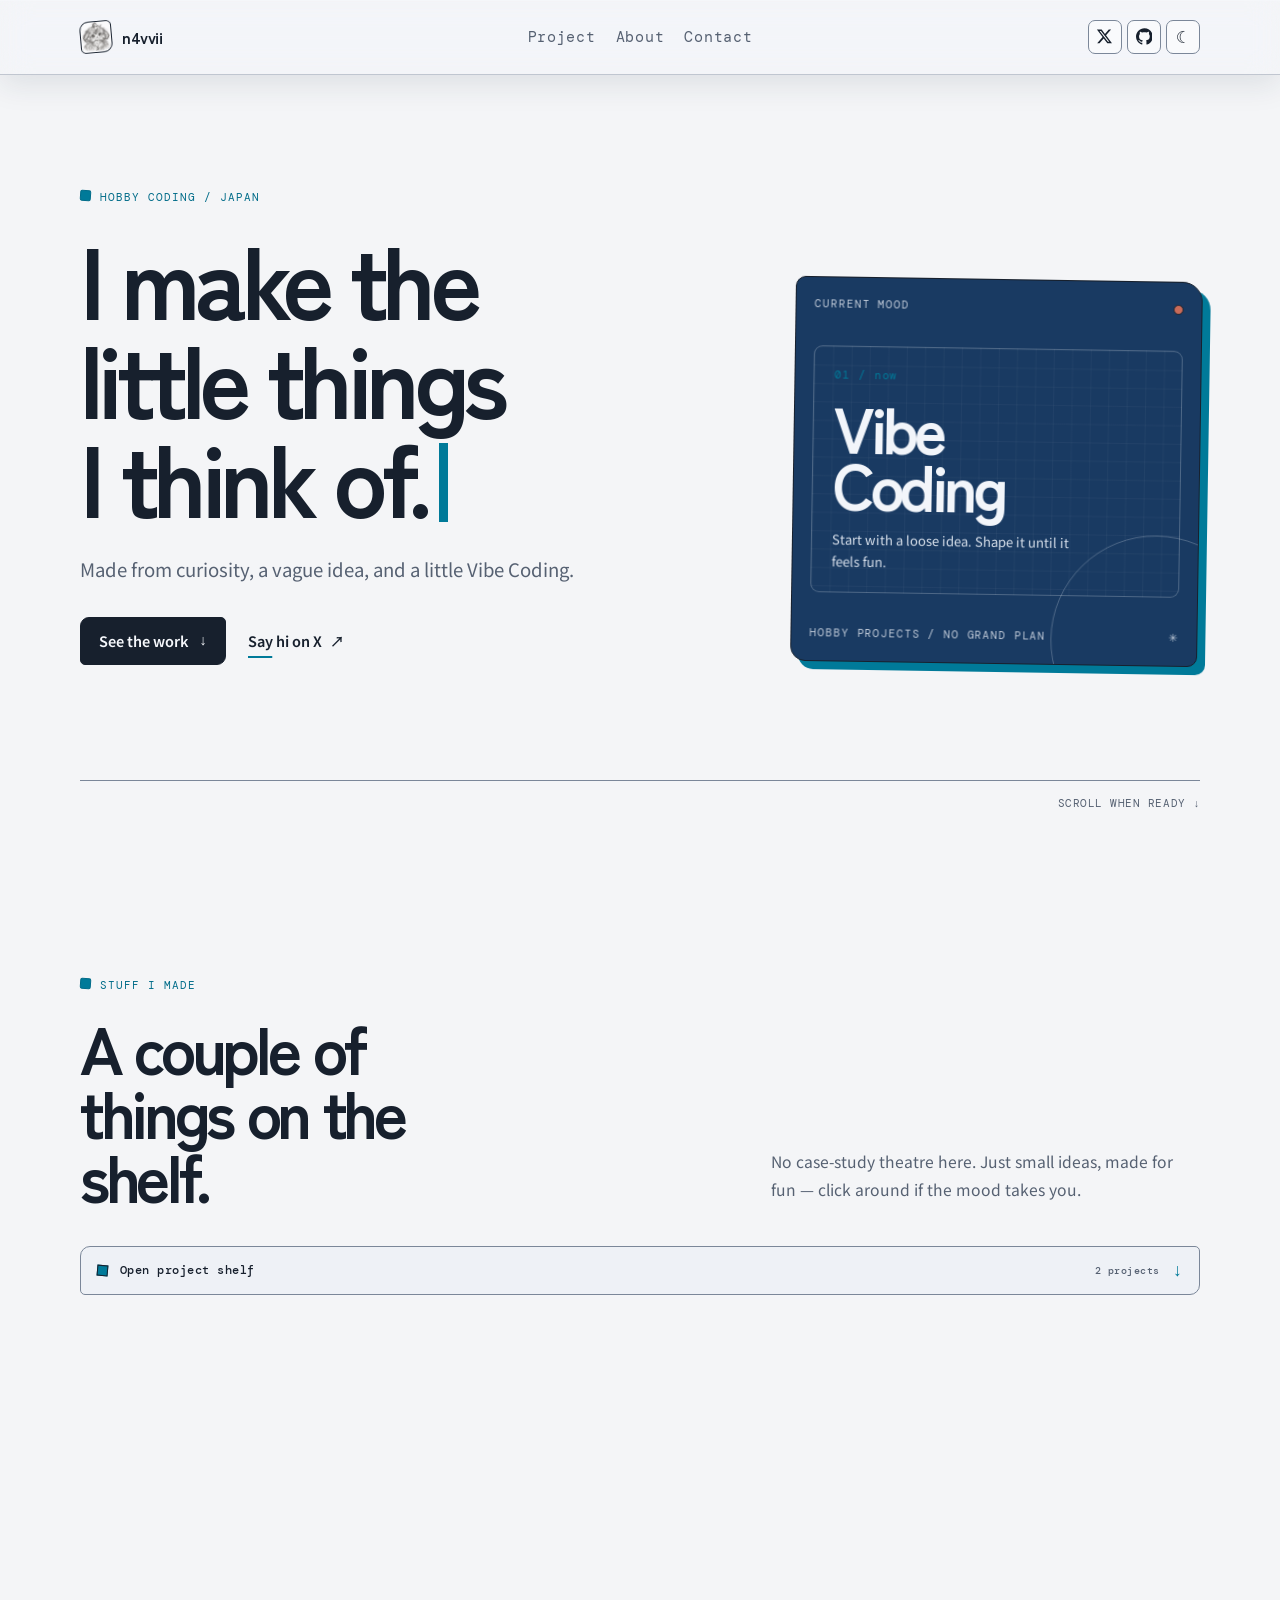
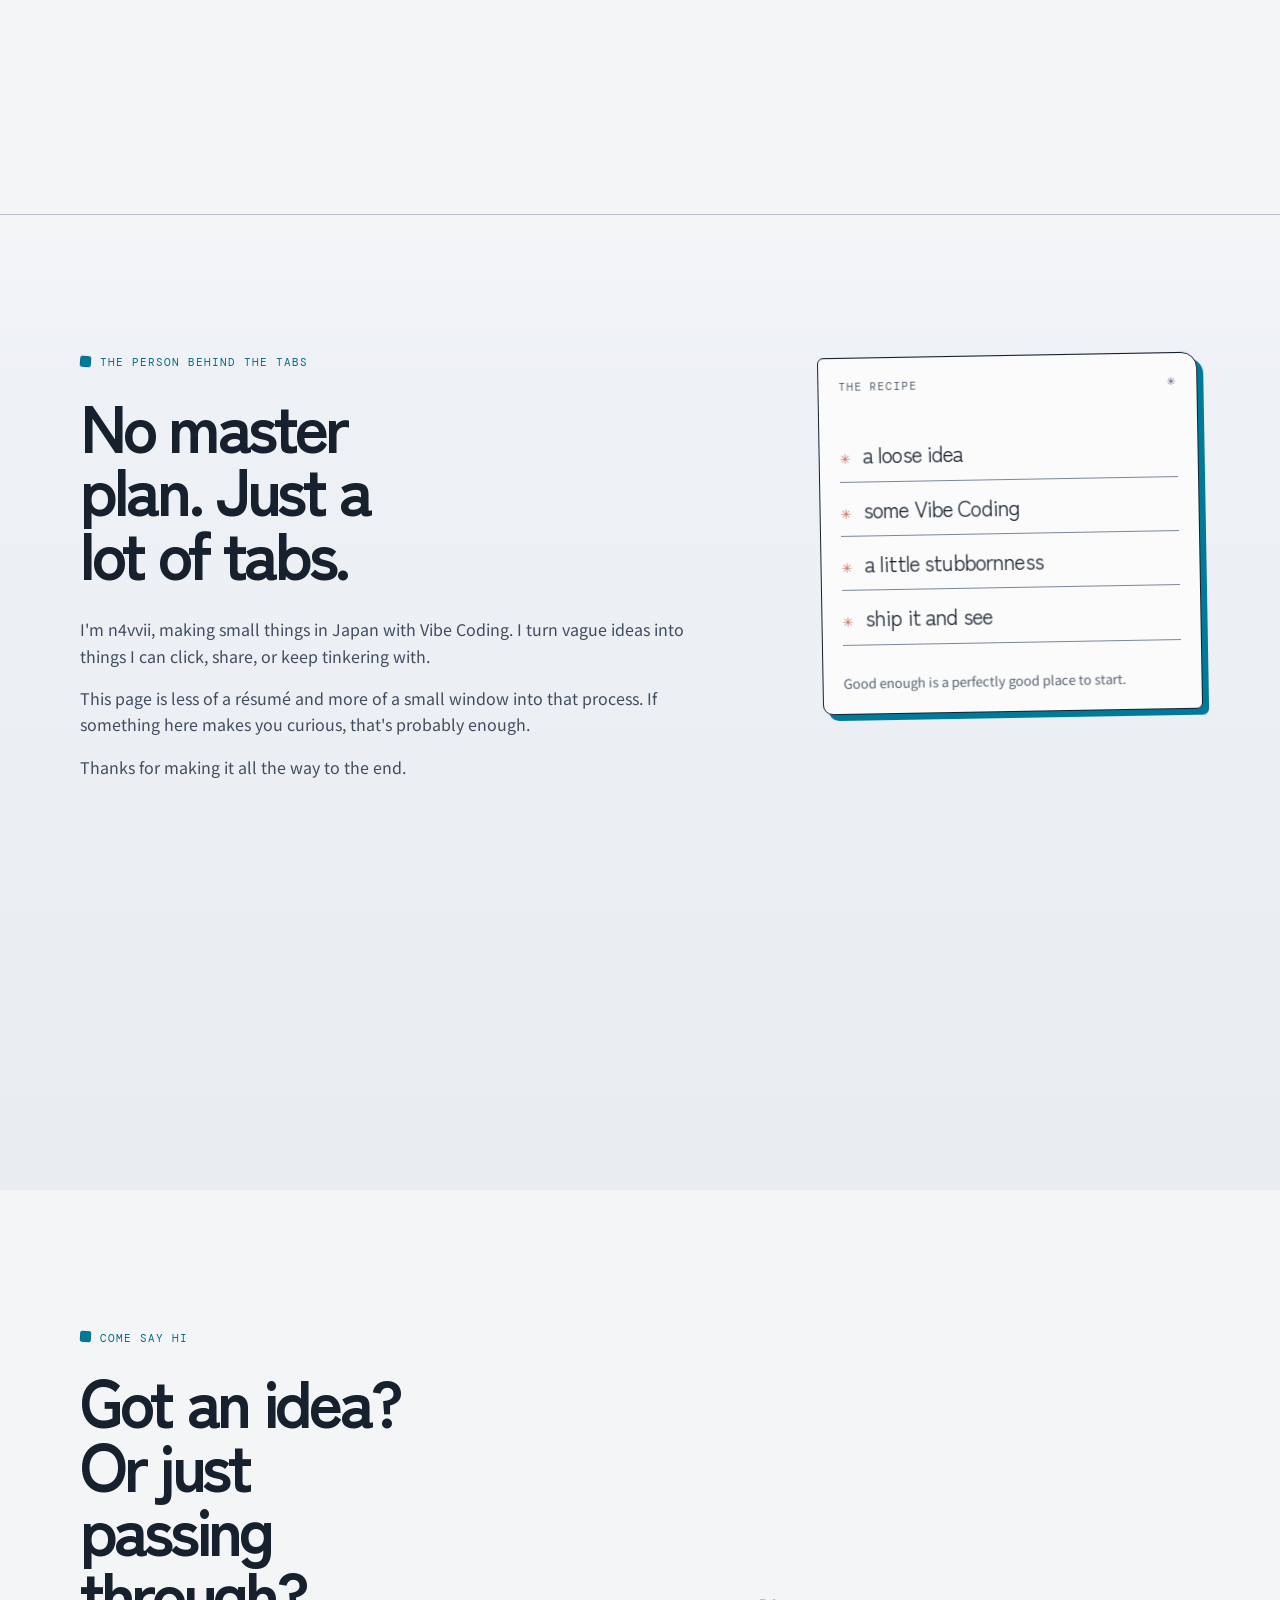
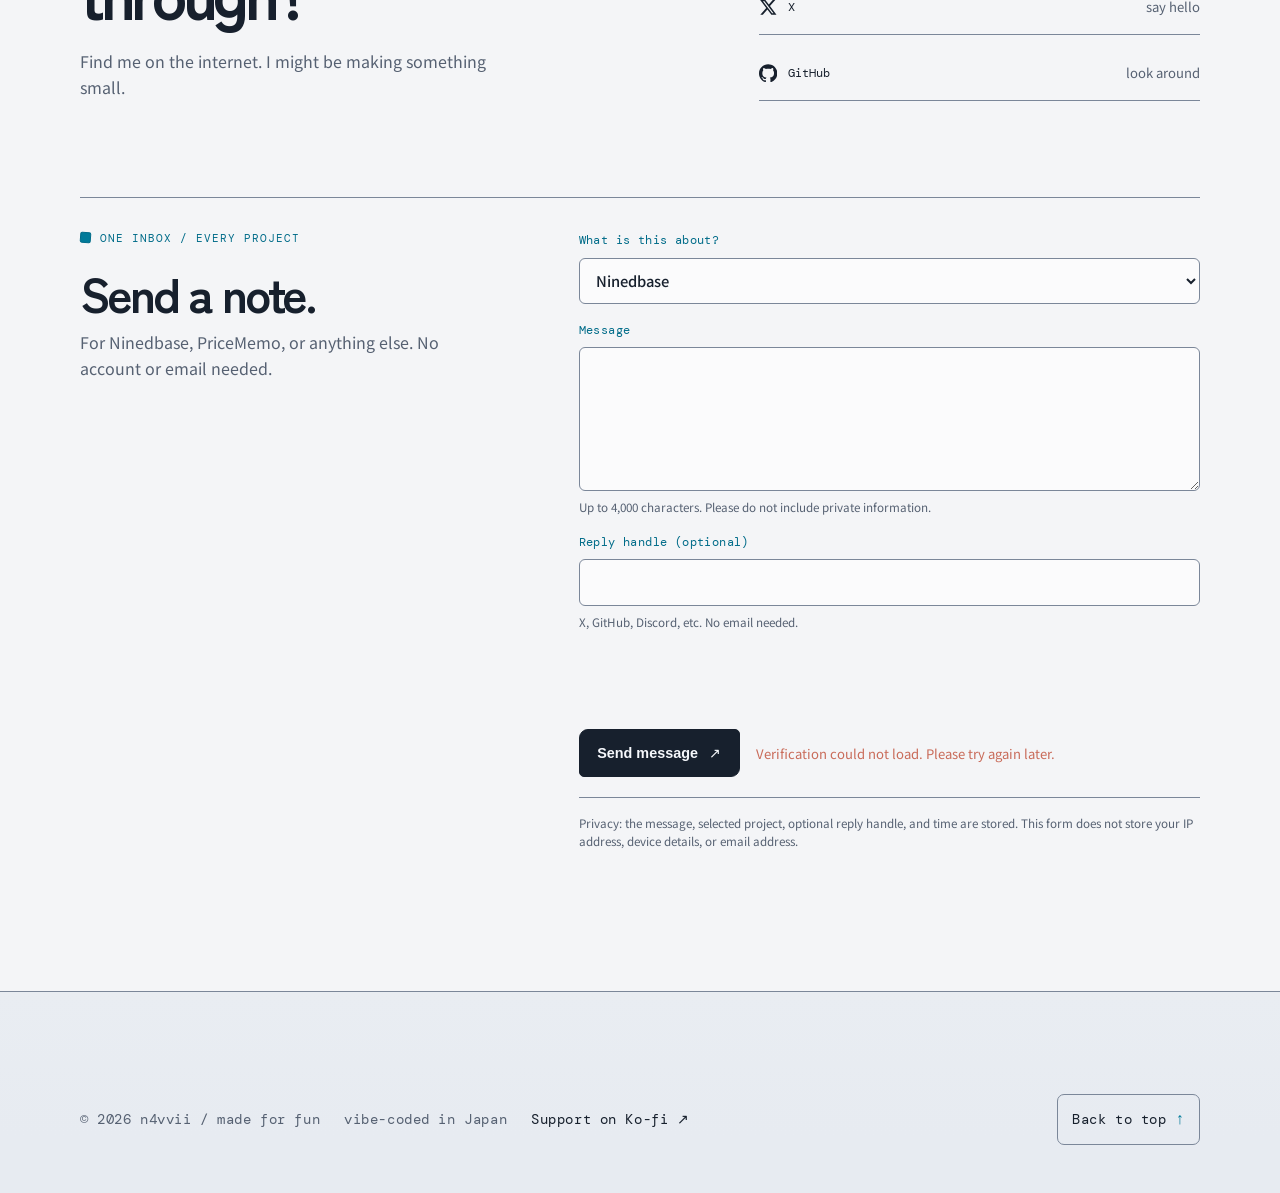
==== commit fb5b76a9: "Add private portfolio contact inbox" ====
--- a/index.html
+++ b/index.html
@@ -20,7 +20,7 @@
     <link rel="preconnect" href="https://fonts.googleapis.com">
     <link rel="preconnect" href="https://fonts.gstatic.com" crossorigin>
     <link href="https://fonts.googleapis.com/css2?family=DM+Mono:wght@400;500&family=Noto+Sans+JP:wght@400;500;600;700&family=Zen+Kaku+Gothic+New:wght@500;600;700&display=swap" rel="stylesheet">
-    <link rel="stylesheet" href="styles.css?v=20260919-glass-8">
+    <link rel="stylesheet" href="styles.css?v=20260919-contact-form-2">
   </head>
   <body>
     <a class="skip-link" href="#main-content">Skip to content</a>
@@ -121,13 +121,51 @@
         </section>
 
         <section class="section contact-section" id="contact" aria-labelledby="contact-title">
-          <div class="container contact-grid" data-reveal>
-            <div>
-              <p class="kicker" data-text="contact.eyebrow">come say hi</p>
-              <h2 id="contact-title" data-text="contact.title">Got an idea? Or just passing through?</h2>
-              <p class="contact-copy" data-text="contact.body">Find me on the internet. I might be making something small.</p>
+          <div class="container">
+            <div class="contact-grid" data-reveal>
+              <div>
+                <p class="kicker" data-text="contact.eyebrow">come say hi</p>
+                <h2 id="contact-title" data-text="contact.title">Got an idea? Or just passing through?</h2>
+                <p class="contact-copy" data-text="contact.body">Find me on the internet. I might be making something small.</p>
+              </div>
+              <div class="contact-links" id="contact-links"></div>
             </div>
-            <div class="contact-links" id="contact-links"></div>
+            <form class="contact-form" id="contact-form" novalidate data-reveal>
+              <div class="contact-form__heading">
+                <p class="kicker" data-text="contact.form.eyebrow">one inbox / every project</p>
+                <h3 data-text="contact.form.title">Send a note.</h3>
+                <p data-text="contact.form.body">For Ninedbase, PriceMemo, or anything else. No account or email needed.</p>
+              </div>
+              <div class="contact-form__fields">
+                <label class="form-field">
+                  <span data-text="contact.form.targetLabel">What is this about?</span>
+                  <select name="target" required>
+                    <option value="Ninedbase">Ninedbase</option>
+                    <option value="PriceMemo">PriceMemo</option>
+                    <option value="Other">Other</option>
+                  </select>
+                </label>
+                <label class="form-field form-field--message">
+                  <span data-text="contact.form.messageLabel">Message</span>
+                  <textarea name="message" maxlength="4000" required aria-describedby="contact-message-hint"></textarea>
+                  <small id="contact-message-hint" data-text="contact.form.messageHint">Up to 4,000 characters. Please do not include private information.</small>
+                </label>
+                <label class="form-field">
+                  <span data-text="contact.form.replyLabel">Reply handle (optional)</span>
+                  <input name="replyTo" type="text" maxlength="160" autocomplete="off" aria-describedby="contact-reply-hint">
+                  <small id="contact-reply-hint" data-text="contact.form.replyHint">X, GitHub, Discord, etc. No email needed.</small>
+                </label>
+                <div class="form-honeypot" aria-hidden="true">
+                  <input name="website" type="text" tabindex="-1" autocomplete="off" aria-hidden="true">
+                </div>
+                <div class="contact-turnstile" id="contact-turnstile" aria-label="Spam protection"></div>
+                <div class="contact-form__action">
+                  <button class="button button--primary" type="submit" data-contact-submit>Send message <span aria-hidden="true">↗</span></button>
+                  <p class="contact-form__status" id="contact-form-status" role="status" aria-live="polite"></p>
+                </div>
+                <p class="contact-form__privacy" data-text="contact.form.privacy">Privacy: the message, selected project, optional reply handle, and time are stored.</p>
+              </div>
+            </form>
           </div>
         </section>
       </main>
@@ -146,6 +184,6 @@
     <noscript>
       <div class="no-script">This little site needs JavaScript to load its editable content.</div>
     </noscript>
-    <script src="script.js?v=20260918-color-system-5" defer></script>
+    <script src="script.js?v=20260919-contact-form-3" defer></script>
   </body>
 </html>
--- a/styles.css
+++ b/styles.css
@@ -1332,6 +1332,139 @@
   font-size: .82rem;
 }
 
+.contact-form {
+  display: grid;
+  grid-template-columns: minmax(0, .72fr) minmax(0, 1fr);
+  gap: clamp(1.5rem, 4vw, 4rem);
+  margin-top: clamp(3.5rem, 8vw, 6rem);
+  padding: clamp(1.3rem, 3vw, 2.1rem) 0 0;
+  border-top: 1px solid var(--line);
+}
+
+.contact-form__heading h3 {
+  max-width: 11ch;
+  margin: .55rem 0 .8rem;
+  font-family: "Zen Kaku Gothic New", "Noto Sans JP", ui-sans-serif, sans-serif;
+  font-size: clamp(2rem, 3.8vw, 3.35rem);
+  font-weight: 600;
+  letter-spacing: -.065em;
+  line-height: .98;
+}
+
+.contact-form__heading > p:last-child {
+  max-width: 25rem;
+  margin: 0;
+  color: var(--muted);
+}
+
+.contact-form__fields {
+  display: grid;
+  gap: 1.05rem;
+}
+
+.form-field {
+  display: grid;
+  gap: .45rem;
+  color: var(--ink);
+  font-family: "DM Mono", ui-monospace, monospace;
+  font-size: .72rem;
+  letter-spacing: .035em;
+}
+
+.form-field > span {
+  color: var(--cyan-deep);
+}
+
+.form-field small,
+.contact-form__privacy {
+  color: var(--muted);
+  font-family: "Noto Sans JP", ui-sans-serif, sans-serif;
+  font-size: .73rem;
+  letter-spacing: 0;
+  line-height: 1.55;
+}
+
+.form-field input,
+.form-field select,
+.form-field textarea {
+  width: 100%;
+  border: 1px solid var(--line);
+  border-radius: 6px;
+  outline: none;
+  background: var(--paper);
+  color: var(--ink);
+  font: 500 .92rem/1.55 "Noto Sans JP", ui-sans-serif, sans-serif;
+  transition: border-color 160ms ease-out, box-shadow 160ms ease-out, background-color 160ms ease-out;
+}
+
+.form-field input,
+.form-field select {
+  min-height: 2.9rem;
+  padding: .65rem .75rem;
+}
+
+.form-field textarea {
+  min-height: 9rem;
+  padding: .75rem;
+  resize: vertical;
+}
+
+.form-field input:focus,
+.form-field select:focus,
+.form-field textarea:focus {
+  border-color: var(--cyan);
+  box-shadow: 0 0 0 3px var(--cyan-wash);
+}
+
+.form-honeypot {
+  position: absolute;
+  width: 1px;
+  height: 1px;
+  overflow: hidden;
+  clip: rect(0, 0, 0, 0);
+}
+
+.contact-turnstile {
+  min-height: 65px;
+}
+
+.contact-form__action {
+  display: flex;
+  align-items: center;
+  flex-wrap: wrap;
+  gap: .85rem 1rem;
+}
+
+.contact-form__status {
+  min-height: 1.5em;
+  margin: 0;
+  color: var(--cyan-deep);
+  font-size: .82rem;
+}
+
+.contact-form__status.is-error {
+  color: var(--coral);
+}
+
+.contact-form__privacy {
+  margin: .15rem 0 0;
+  padding-top: 1rem;
+  border-top: 1px solid var(--line);
+}
+
+.contact-form.is-sent .contact-form__fields > :not(.contact-form__action) {
+  display: none;
+}
+
+.contact-form.is-sent .contact-form__action {
+  min-height: 6rem;
+  align-items: flex-start;
+}
+
+.contact-form.is-sent [data-contact-submit] {
+  display: none;
+}
+
 .button:active,
 .social-link:active,
 .theme-toggle:active,
@@ -1557,7 +1690,8 @@
   .hero-grid,
   .section-heading,
   .about-grid,
-  .contact-grid {
+  .contact-grid,
+  .contact-form {
     grid-template-columns: 1fr;
   }
 
@@ -1598,6 +1732,10 @@
 
   .contact-links {
     width: min(100%, 30rem);
+  }
+
+  .contact-form {
+    gap: 1.8rem;
   }
 }
 
@@ -1675,6 +1813,19 @@
   .project-list-toggle {
     margin-top: 1.35rem;
     padding: .8rem .9rem;
+  }
+
+  .contact-form {
+    margin-top: 3.5rem;
+  }
+
+  .contact-form__heading h3 {
+    font-size: clamp(2rem, 11vw, 3rem);
+  }
+
+  .contact-form__action .button {
+    width: 100%;
+    justify-content: center;
   }
 
   .project-list-reveal > .project-list {
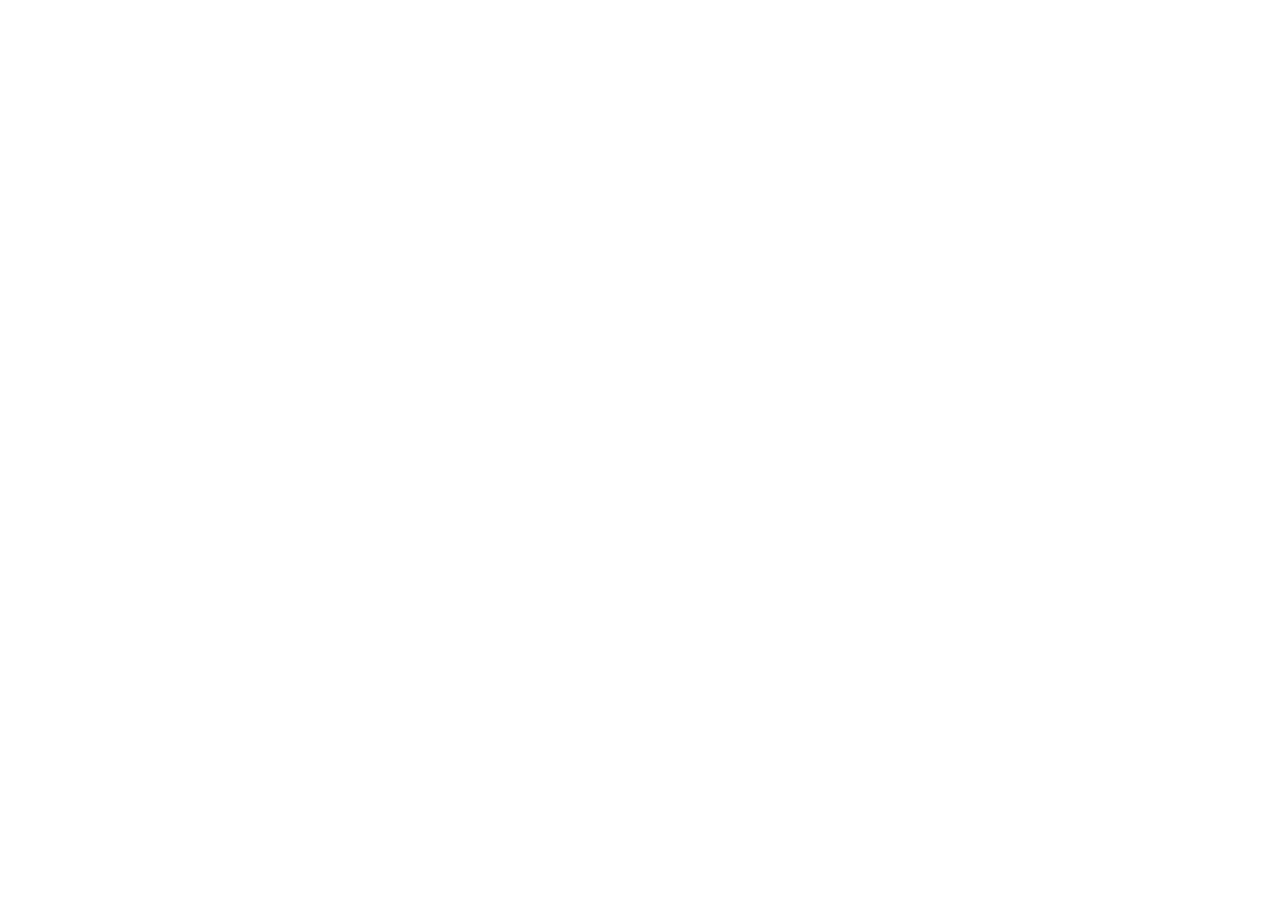
==== commit 039689d2: "Canonicalize GitHub Pages redirect" ====
--- a/index.html
+++ b/index.html
@@ -3,187 +3,16 @@
   <head>
     <meta charset="UTF-8">
     <meta name="viewport" content="width=device-width, initial-scale=1">
-    <meta name="theme-color" content="#f4f5f7">
-    <meta name="description" content="n4vvii makes small hobby projects with Vibe Coding.">
-    <link rel="icon" type="image/png" sizes="512x512" href="assets/n4vvii-icon.png">
-    <link rel="apple-touch-icon" href="assets/n4vvii-icon.png">
-    <title>n4vvii — small ideas, roughly made</title>
+    <meta http-equiv="refresh" content="0; url=https://n4vvii.com/">
+    <link rel="canonical" href="https://n4vvii.com/">
+    <title>n4vvii moved</title>
     <script>
-      (function () {
-        try {
-          var systemTheme = window.matchMedia("(prefers-color-scheme: dark)").matches ? "dark" : "light";
-          document.documentElement.setAttribute("data-theme", systemTheme);
-          document.querySelector('meta[name="theme-color"]').content = systemTheme === "dark" ? "#121721" : "#f4f5f7";
-        } catch (error) {}
-      }());
+      window.location.replace("https://n4vvii.com/");
     </script>
-    <link rel="preconnect" href="https://fonts.googleapis.com">
-    <link rel="preconnect" href="https://fonts.gstatic.com" crossorigin>
-    <link href="https://fonts.googleapis.com/css2?family=DM+Mono:wght@400;500&family=Noto+Sans+JP:wght@400;500;600;700&family=Zen+Kaku+Gothic+New:wght@500;600;700&display=swap" rel="stylesheet">
-    <link rel="stylesheet" href="styles.css?v=20260919-contact-form-2">
   </head>
   <body>
-    <a class="skip-link" href="#main-content">Skip to content</a>
-    <div class="site-shell" id="top">
-      <header class="site-header">
-        <div class="container header-inner">
-          <div class="brand" aria-label="n4vvii">
-            <span class="brand-mark" aria-hidden="true"><img src="assets/n4vvii-icon.png" alt=""></span>
-            <span data-text="site.profile.label">n4vvii</span>
-          </div>
-          <nav class="main-nav" aria-label="Main navigation">
-            <a data-nav="project" href="#projects">Project</a>
-            <a data-nav="about" href="#about">About</a>
-            <a data-nav="contact" href="#contact">Contact</a>
-          </nav>
-          <div class="header-actions">
-            <div class="header-socials" id="header-socials" aria-label="Social links"></div>
-            <button class="theme-toggle" type="button" data-theme-toggle aria-pressed="false" aria-label="Switch to dark mode" title="Switch to dark mode">
-              <span class="theme-toggle__icon" data-theme-icon aria-hidden="true">☾</span>
-              <span class="sr-only" data-theme-label>Switch to dark mode</span>
-            </button>
-          </div>
-        </div>
-      </header>
-
-      <main id="main-content" tabindex="-1">
-        <section class="hero" aria-labelledby="hero-title">
-          <div class="container hero-grid">
-            <div class="hero-copy">
-              <p class="kicker" data-text="hero.eyebrow">hobby coding / Japan</p>
-              <h1 id="hero-title" data-text="hero.title" aria-label="I make the little things I think of."><span class="typing-text" aria-hidden="true">I make the little things I think of.</span><span class="typing-caret" aria-hidden="true"></span></h1>
-              <p class="hero-lede" data-text="hero.body">A casual corner for ideas made with Vibe Coding, curiosity, and whatever refuses to leave my head.</p>
-              <div class="hero-actions">
-                <a class="button button--primary" data-link="hero.primary" href="#projects">See the work <span aria-hidden="true">↓</span></a>
-                <a class="text-link" data-link="hero.secondary" href="https://x.com/n4vvii" target="_blank" rel="noopener">Say hi on X <span aria-hidden="true">↗</span></a>
-              </div>
-            </div>
-
-            <aside class="hero-note" aria-label="Current mood">
-              <div class="note-topline">
-                <span data-text="hero.noteLabel">current mood</span>
-                <span class="note-dot" aria-hidden="true"></span>
-              </div>
-              <div class="note-screen">
-                <span class="note-screen-label">01 / now</span>
-                <strong data-text="hero.noteTitle">Vibe Coding</strong>
-                <p data-text="hero.noteBody">Start with a loose idea. Shape it until it feels fun.</p>
-              </div>
-              <div class="note-footer">
-                <span data-text="hero.noteMeta">hobby projects / no grand plan</span>
-                <span aria-hidden="true">✳</span>
-              </div>
-            </aside>
-          </div>
-          <div class="container hero-footnote">
-            <span data-text="hero.footnote"></span>
-            <span aria-hidden="true">scroll when ready ↓</span>
-          </div>
-        </section>
-
-        <section class="section projects-section" id="projects" aria-labelledby="projects-title">
-          <div class="container">
-            <div class="section-heading" data-reveal>
-              <div>
-                <p class="kicker" data-text="projectsSection.eyebrow">stuff I made</p>
-                <h2 id="projects-title" data-text="projectsSection.title">A couple of things on the shelf.</h2>
-              </div>
-              <p class="section-intro" data-text="projectsSection.intro">No case-study theatre here. Just small ideas, made for fun — click around if the mood takes you.</p>
-            </div>
-            <button class="project-list-toggle" type="button" data-project-toggle aria-expanded="false" aria-controls="project-list">
-              <span class="project-list-toggle__mark" aria-hidden="true"></span>
-              <span class="project-list-toggle__label" data-project-toggle-label>Open project shelf</span>
-              <span class="project-list-toggle__count">2 projects</span>
-              <span class="project-list-toggle__arrow" aria-hidden="true">↓</span>
-            </button>
-            <div class="project-list-reveal" data-project-list-reveal>
-              <div class="project-list" id="project-list"></div>
-            </div>
-          </div>
-        </section>
-
-        <section class="section about-section" id="about" aria-labelledby="about-title">
-          <div class="container about-grid">
-            <div class="about-copy" data-reveal>
-              <p class="kicker" data-text="about.eyebrow">the person behind the tabs</p>
-              <h2 id="about-title" data-text="about.title">No master plan. Just a lot of tabs.</h2>
-              <div class="about-paragraphs" id="about-paragraphs"></div>
-            </div>
-            <aside class="recipe-card" data-reveal aria-label="A rough recipe for making things">
-              <div class="recipe-topline">
-                <span data-text="about.calloutLabel">the recipe</span>
-                <span aria-hidden="true">✳</span>
-              </div>
-              <ol id="recipe-lines"></ol>
-              <p class="recipe-note" data-text="about.calloutNote">Good enough is a perfectly good place to start.</p>
-            </aside>
-          </div>
-        </section>
-
-        <section class="section contact-section" id="contact" aria-labelledby="contact-title">
-          <div class="container">
-            <div class="contact-grid" data-reveal>
-              <div>
-                <p class="kicker" data-text="contact.eyebrow">come say hi</p>
-                <h2 id="contact-title" data-text="contact.title">Got an idea? Or just passing through?</h2>
-                <p class="contact-copy" data-text="contact.body">Find me on the internet. I might be making something small.</p>
-              </div>
-              <div class="contact-links" id="contact-links"></div>
-            </div>
-            <form class="contact-form" id="contact-form" novalidate data-reveal>
-              <div class="contact-form__heading">
-                <p class="kicker" data-text="contact.form.eyebrow">one inbox / every project</p>
-                <h3 data-text="contact.form.title">Send a note.</h3>
-                <p data-text="contact.form.body">For Ninedbase, PriceMemo, or anything else. No account or email needed.</p>
-              </div>
-              <div class="contact-form__fields">
-                <label class="form-field">
-                  <span data-text="contact.form.targetLabel">What is this about?</span>
-                  <select name="target" required>
-                    <option value="Ninedbase">Ninedbase</option>
-                    <option value="PriceMemo">PriceMemo</option>
-                    <option value="Other">Other</option>
-                  </select>
-                </label>
-                <label class="form-field form-field--message">
-                  <span data-text="contact.form.messageLabel">Message</span>
-                  <textarea name="message" maxlength="4000" required aria-describedby="contact-message-hint"></textarea>
-                  <small id="contact-message-hint" data-text="contact.form.messageHint">Up to 4,000 characters. Please do not include private information.</small>
-                </label>
-                <label class="form-field">
-                  <span data-text="contact.form.replyLabel">Reply handle (optional)</span>
-                  <input name="replyTo" type="text" maxlength="160" autocomplete="off" aria-describedby="contact-reply-hint">
-                  <small id="contact-reply-hint" data-text="contact.form.replyHint">X, GitHub, Discord, etc. No email needed.</small>
-                </label>
-                <div class="form-honeypot" aria-hidden="true">
-                  <input name="website" type="text" tabindex="-1" autocomplete="off" aria-hidden="true">
-                </div>
-                <div class="contact-turnstile" id="contact-turnstile" aria-label="Spam protection"></div>
-                <div class="contact-form__action">
-                  <button class="button button--primary" type="submit" data-contact-submit>Send message <span aria-hidden="true">↗</span></button>
-                  <p class="contact-form__status" id="contact-form-status" role="status" aria-live="polite"></p>
-                </div>
-                <p class="contact-form__privacy" data-text="contact.form.privacy">Privacy: the message, selected project, optional reply handle, and time are stored.</p>
-              </div>
-            </form>
-          </div>
-        </section>
-      </main>
-
-      <footer class="site-footer">
-        <div class="container footer-inner">
-          <div class="footer-copy">
-            <span data-text="footer.left">© 2026 n4vvii / made for fun</span>
-            <span data-text="footer.middle">vibe-coded in Japan</span>
-            <a data-link="footer.kofi" href="https://ko-fi.com/n4vvii" target="_blank" rel="noopener">Support on Ko-fi <span aria-hidden="true">↗</span></a>
-          </div>
-          <a class="back-to-top" href="#top">Back to top <span aria-hidden="true">↑</span></a>
-        </div>
-      </footer>
-    </div>
-    <noscript>
-      <div class="no-script">This little site needs JavaScript to load its editable content.</div>
-    </noscript>
-    <script src="script.js?v=20260919-contact-form-3" defer></script>
+    <main>
+      <p>n4vvii has moved to <a href="https://n4vvii.com/">n4vvii.com</a>.</p>
+    </main>
   </body>
 </html>
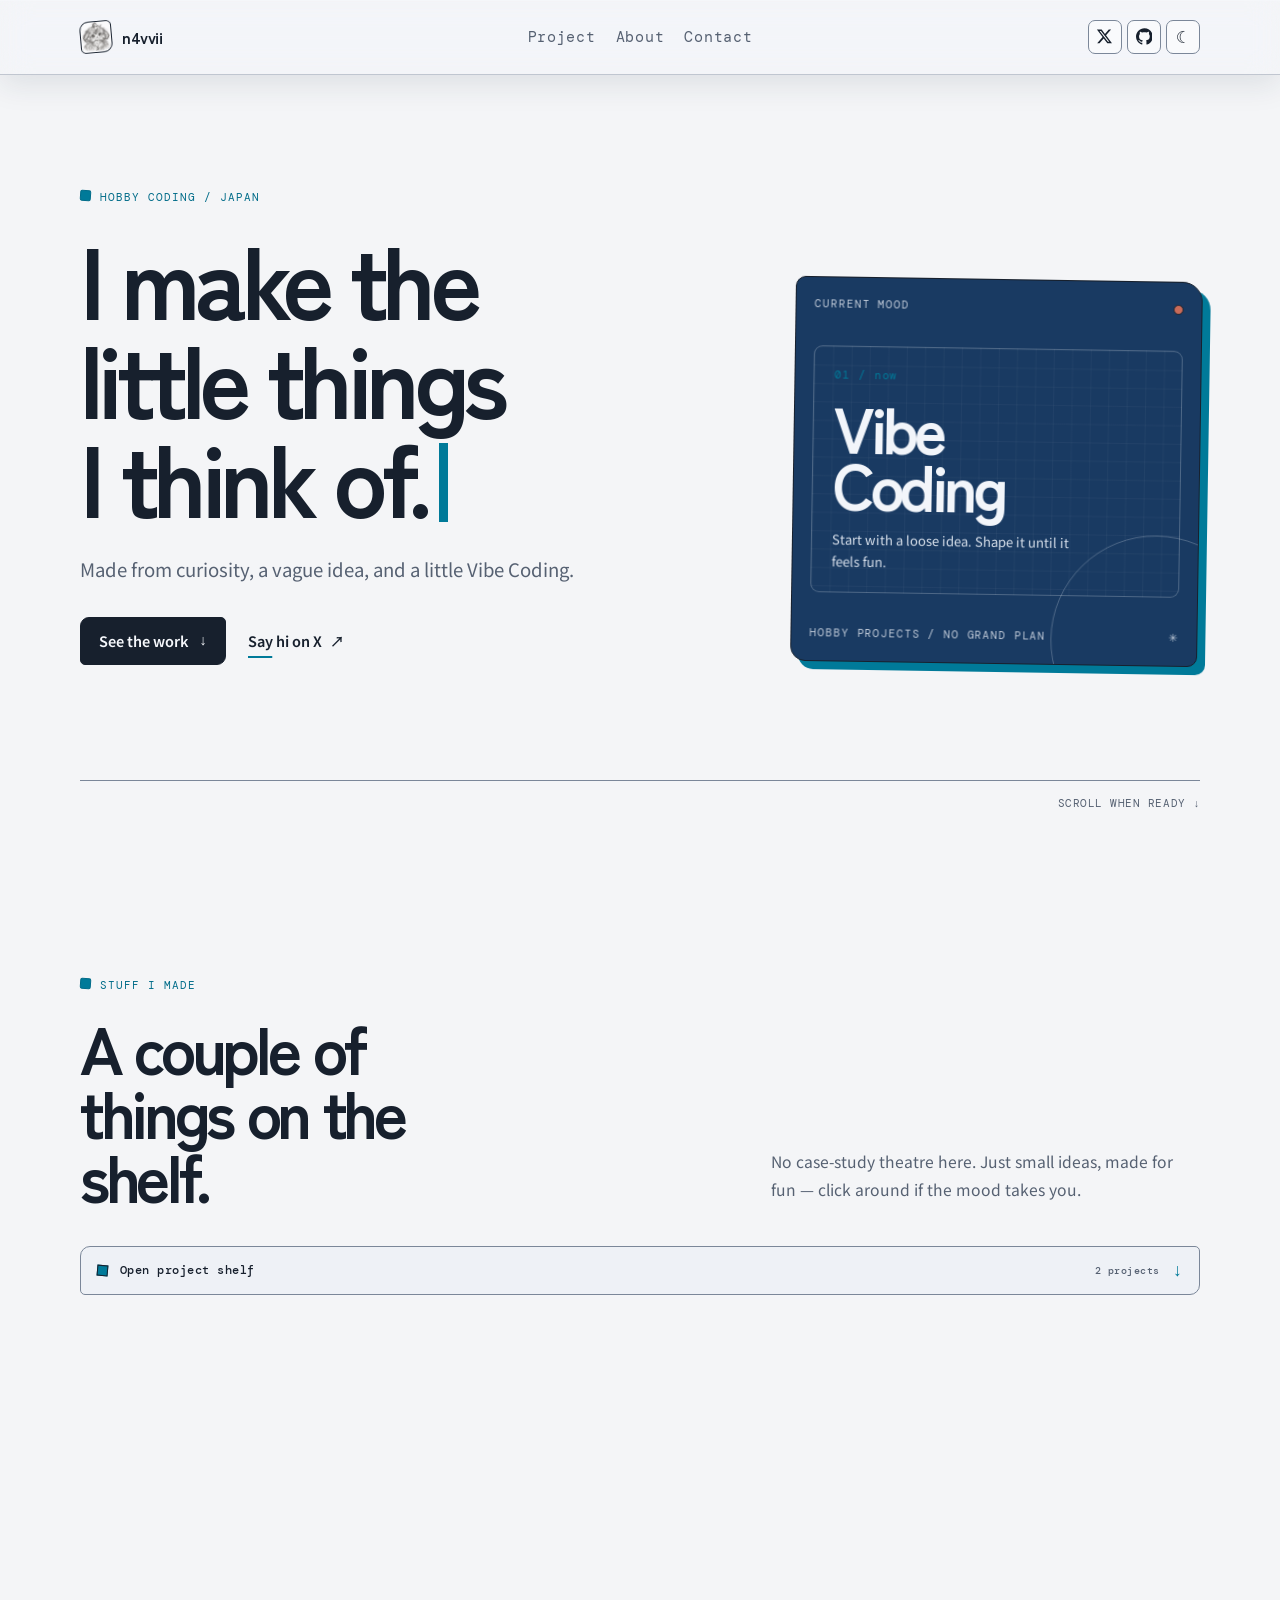
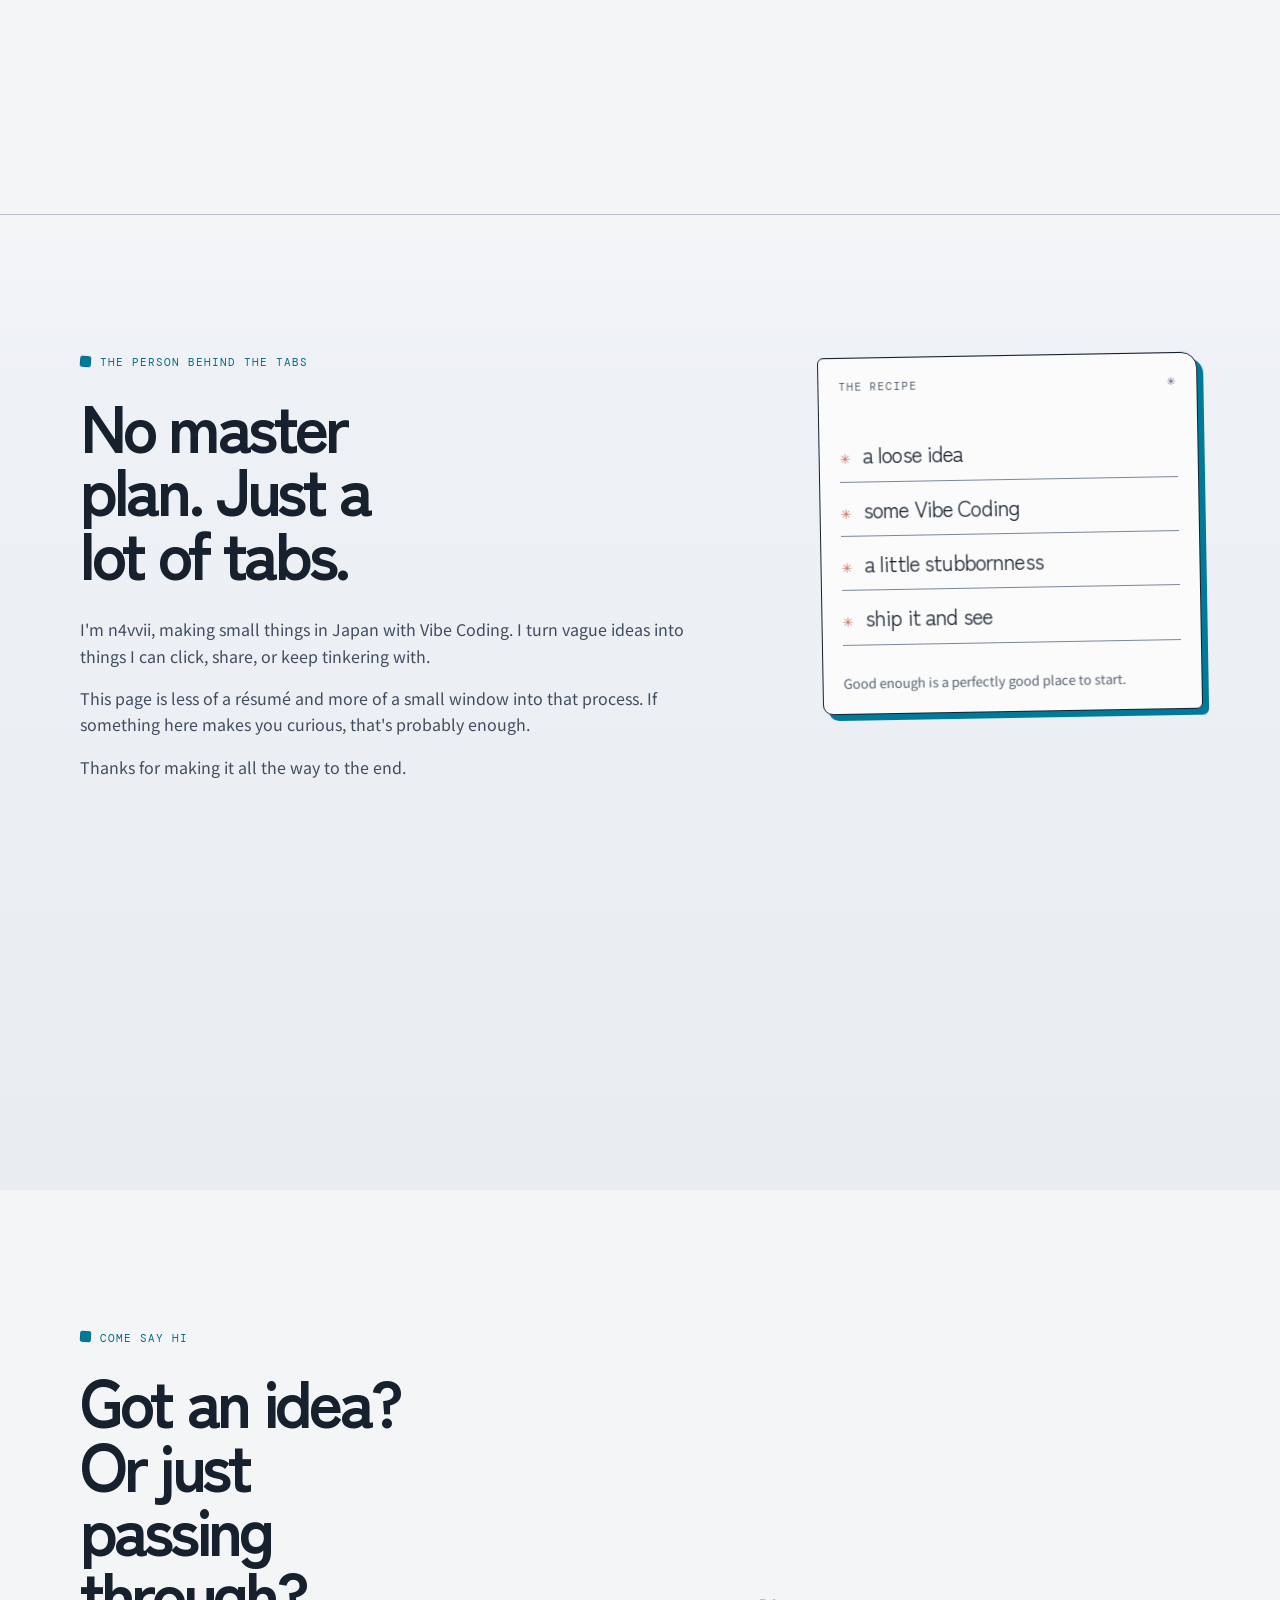
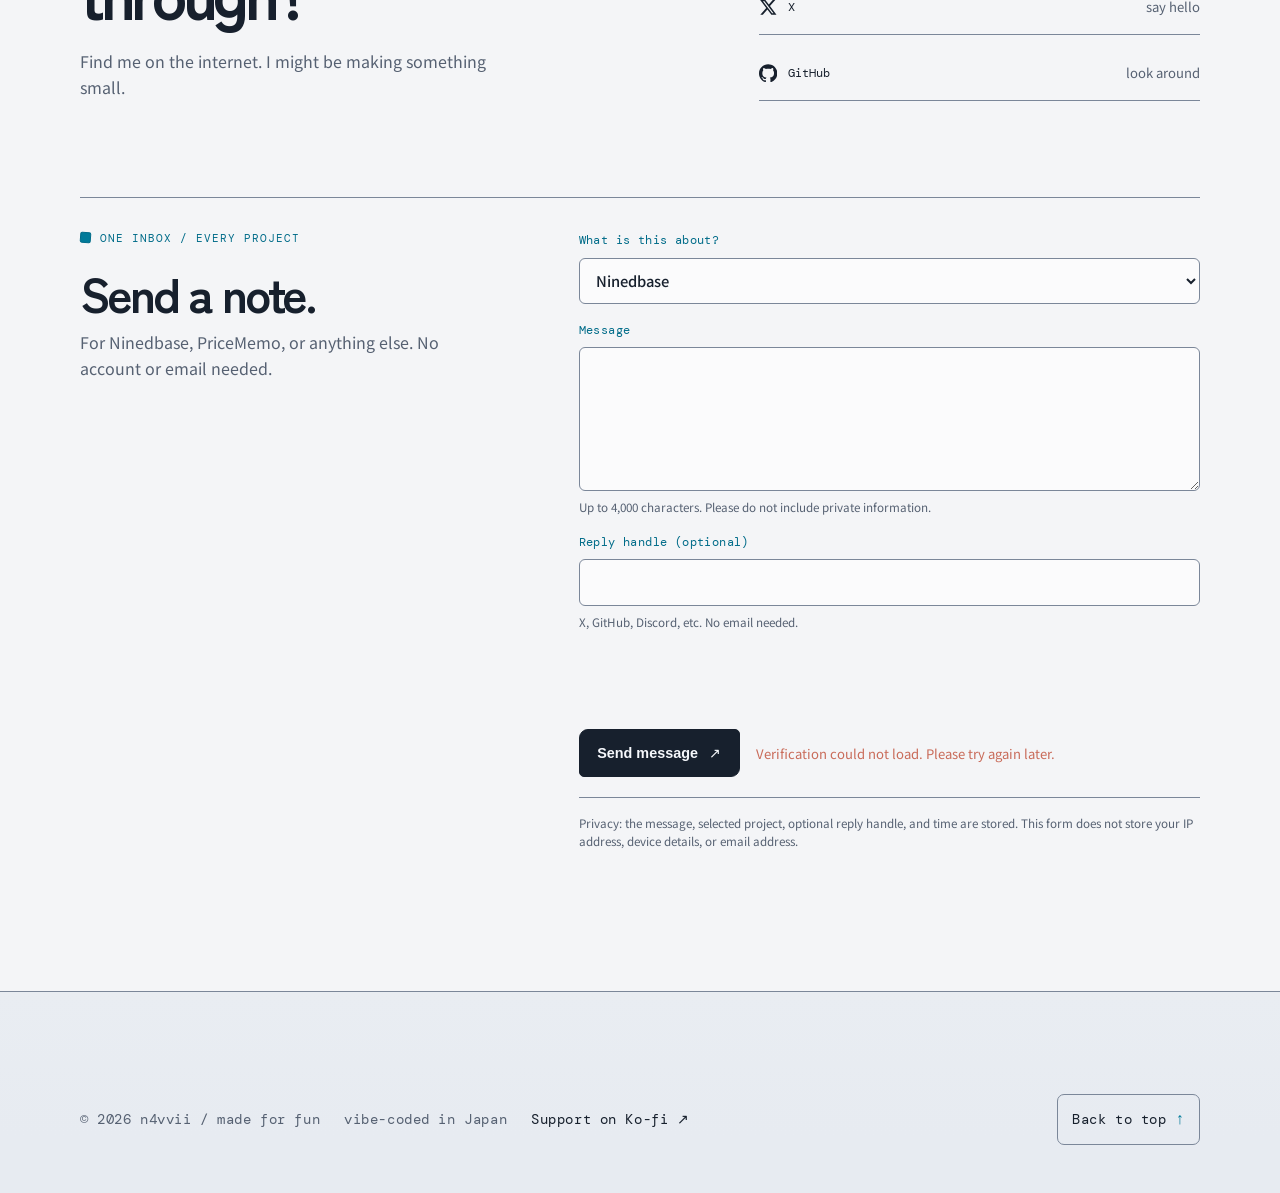
==== commit 0940c9f9: "Keep portfolio navigation URL canonical" ====
--- a/index.html
+++ b/index.html
@@ -3,16 +3,187 @@
   <head>
     <meta charset="UTF-8">
     <meta name="viewport" content="width=device-width, initial-scale=1">
-    <meta http-equiv="refresh" content="0; url=https://n4vvii.com/">
-    <link rel="canonical" href="https://n4vvii.com/">
-    <title>n4vvii moved</title>
+    <meta name="theme-color" content="#f4f5f7">
+    <meta name="description" content="n4vvii makes small hobby projects with Vibe Coding.">
+    <link rel="icon" type="image/png" sizes="512x512" href="assets/n4vvii-icon.png">
+    <link rel="apple-touch-icon" href="assets/n4vvii-icon.png">
+    <title>n4vvii — small ideas, roughly made</title>
     <script>
-      window.location.replace("https://n4vvii.com/");
+      (function () {
+        try {
+          var systemTheme = window.matchMedia("(prefers-color-scheme: dark)").matches ? "dark" : "light";
+          document.documentElement.setAttribute("data-theme", systemTheme);
+          document.querySelector('meta[name="theme-color"]').content = systemTheme === "dark" ? "#121721" : "#f4f5f7";
+        } catch (error) {}
+      }());
     </script>
+    <link rel="preconnect" href="https://fonts.googleapis.com">
+    <link rel="preconnect" href="https://fonts.gstatic.com" crossorigin>
+    <link href="https://fonts.googleapis.com/css2?family=DM+Mono:wght@400;500&family=Noto+Sans+JP:wght@400;500;600;700&family=Zen+Kaku+Gothic+New:wght@500;600;700&display=swap" rel="stylesheet">
+    <link rel="stylesheet" href="styles.css?v=20260919-contact-form-2">
   </head>
   <body>
-    <main>
-      <p>n4vvii has moved to <a href="https://n4vvii.com/">n4vvii.com</a>.</p>
-    </main>
+    <a class="skip-link" href="#main-content">Skip to content</a>
+    <div class="site-shell" id="top">
+      <header class="site-header">
+        <div class="container header-inner">
+          <div class="brand" aria-label="n4vvii">
+            <span class="brand-mark" aria-hidden="true"><img src="assets/n4vvii-icon.png" alt=""></span>
+            <span data-text="site.profile.label">n4vvii</span>
+          </div>
+          <nav class="main-nav" aria-label="Main navigation">
+            <a data-nav="project" href="#projects">Project</a>
+            <a data-nav="about" href="#about">About</a>
+            <a data-nav="contact" href="#contact">Contact</a>
+          </nav>
+          <div class="header-actions">
+            <div class="header-socials" id="header-socials" aria-label="Social links"></div>
+            <button class="theme-toggle" type="button" data-theme-toggle aria-pressed="false" aria-label="Switch to dark mode" title="Switch to dark mode">
+              <span class="theme-toggle__icon" data-theme-icon aria-hidden="true">☾</span>
+              <span class="sr-only" data-theme-label>Switch to dark mode</span>
+            </button>
+          </div>
+        </div>
+      </header>
+
+      <main id="main-content" tabindex="-1">
+        <section class="hero" aria-labelledby="hero-title">
+          <div class="container hero-grid">
+            <div class="hero-copy">
+              <p class="kicker" data-text="hero.eyebrow">hobby coding / Japan</p>
+              <h1 id="hero-title" data-text="hero.title" aria-label="I make the little things I think of."><span class="typing-text" aria-hidden="true">I make the little things I think of.</span><span class="typing-caret" aria-hidden="true"></span></h1>
+              <p class="hero-lede" data-text="hero.body">A casual corner for ideas made with Vibe Coding, curiosity, and whatever refuses to leave my head.</p>
+              <div class="hero-actions">
+                <a class="button button--primary" data-link="hero.primary" href="#projects">See the work <span aria-hidden="true">↓</span></a>
+                <a class="text-link" data-link="hero.secondary" href="https://x.com/n4vvii" target="_blank" rel="noopener">Say hi on X <span aria-hidden="true">↗</span></a>
+              </div>
+            </div>
+
+            <aside class="hero-note" aria-label="Current mood">
+              <div class="note-topline">
+                <span data-text="hero.noteLabel">current mood</span>
+                <span class="note-dot" aria-hidden="true"></span>
+              </div>
+              <div class="note-screen">
+                <span class="note-screen-label">01 / now</span>
+                <strong data-text="hero.noteTitle">Vibe Coding</strong>
+                <p data-text="hero.noteBody">Start with a loose idea. Shape it until it feels fun.</p>
+              </div>
+              <div class="note-footer">
+                <span data-text="hero.noteMeta">hobby projects / no grand plan</span>
+                <span aria-hidden="true">✳</span>
+              </div>
+            </aside>
+          </div>
+          <div class="container hero-footnote">
+            <span data-text="hero.footnote"></span>
+            <span aria-hidden="true">scroll when ready ↓</span>
+          </div>
+        </section>
+
+        <section class="section projects-section" id="projects" aria-labelledby="projects-title">
+          <div class="container">
+            <div class="section-heading" data-reveal>
+              <div>
+                <p class="kicker" data-text="projectsSection.eyebrow">stuff I made</p>
+                <h2 id="projects-title" data-text="projectsSection.title">A couple of things on the shelf.</h2>
+              </div>
+              <p class="section-intro" data-text="projectsSection.intro">No case-study theatre here. Just small ideas, made for fun — click around if the mood takes you.</p>
+            </div>
+            <button class="project-list-toggle" type="button" data-project-toggle aria-expanded="false" aria-controls="project-list">
+              <span class="project-list-toggle__mark" aria-hidden="true"></span>
+              <span class="project-list-toggle__label" data-project-toggle-label>Open project shelf</span>
+              <span class="project-list-toggle__count">2 projects</span>
+              <span class="project-list-toggle__arrow" aria-hidden="true">↓</span>
+            </button>
+            <div class="project-list-reveal" data-project-list-reveal>
+              <div class="project-list" id="project-list"></div>
+            </div>
+          </div>
+        </section>
+
+        <section class="section about-section" id="about" aria-labelledby="about-title">
+          <div class="container about-grid">
+            <div class="about-copy" data-reveal>
+              <p class="kicker" data-text="about.eyebrow">the person behind the tabs</p>
+              <h2 id="about-title" data-text="about.title">No master plan. Just a lot of tabs.</h2>
+              <div class="about-paragraphs" id="about-paragraphs"></div>
+            </div>
+            <aside class="recipe-card" data-reveal aria-label="A rough recipe for making things">
+              <div class="recipe-topline">
+                <span data-text="about.calloutLabel">the recipe</span>
+                <span aria-hidden="true">✳</span>
+              </div>
+              <ol id="recipe-lines"></ol>
+              <p class="recipe-note" data-text="about.calloutNote">Good enough is a perfectly good place to start.</p>
+            </aside>
+          </div>
+        </section>
+
+        <section class="section contact-section" id="contact" aria-labelledby="contact-title">
+          <div class="container">
+            <div class="contact-grid" data-reveal>
+              <div>
+                <p class="kicker" data-text="contact.eyebrow">come say hi</p>
+                <h2 id="contact-title" data-text="contact.title">Got an idea? Or just passing through?</h2>
+                <p class="contact-copy" data-text="contact.body">Find me on the internet. I might be making something small.</p>
+              </div>
+              <div class="contact-links" id="contact-links"></div>
+            </div>
+            <form class="contact-form" id="contact-form" novalidate data-reveal>
+              <div class="contact-form__heading">
+                <p class="kicker" data-text="contact.form.eyebrow">one inbox / every project</p>
+                <h3 data-text="contact.form.title">Send a note.</h3>
+                <p data-text="contact.form.body">For Ninedbase, PriceMemo, or anything else. No account or email needed.</p>
+              </div>
+              <div class="contact-form__fields">
+                <label class="form-field">
+                  <span data-text="contact.form.targetLabel">What is this about?</span>
+                  <select name="target" required>
+                    <option value="Ninedbase">Ninedbase</option>
+                    <option value="PriceMemo">PriceMemo</option>
+                    <option value="Other">Other</option>
+                  </select>
+                </label>
+                <label class="form-field form-field--message">
+                  <span data-text="contact.form.messageLabel">Message</span>
+                  <textarea name="message" maxlength="4000" required aria-describedby="contact-message-hint"></textarea>
+                  <small id="contact-message-hint" data-text="contact.form.messageHint">Up to 4,000 characters. Please do not include private information.</small>
+                </label>
+                <label class="form-field">
+                  <span data-text="contact.form.replyLabel">Reply handle (optional)</span>
+                  <input name="replyTo" type="text" maxlength="160" autocomplete="off" aria-describedby="contact-reply-hint">
+                  <small id="contact-reply-hint" data-text="contact.form.replyHint">X, GitHub, Discord, etc. No email needed.</small>
+                </label>
+                <div class="form-honeypot" aria-hidden="true">
+                  <input name="website" type="text" tabindex="-1" autocomplete="off" aria-hidden="true">
+                </div>
+                <div class="contact-turnstile" id="contact-turnstile" aria-label="Spam protection"></div>
+                <div class="contact-form__action">
+                  <button class="button button--primary" type="submit" data-contact-submit>Send message <span aria-hidden="true">↗</span></button>
+                  <p class="contact-form__status" id="contact-form-status" role="status" aria-live="polite"></p>
+                </div>
+                <p class="contact-form__privacy" data-text="contact.form.privacy">Privacy: the message, selected project, optional reply handle, and time are stored.</p>
+              </div>
+            </form>
+          </div>
+        </section>
+      </main>
+
+      <footer class="site-footer">
+        <div class="container footer-inner">
+          <div class="footer-copy">
+            <span data-text="footer.left">© 2026 n4vvii / made for fun</span>
+            <span data-text="footer.middle">vibe-coded in Japan</span>
+            <a data-link="footer.kofi" href="https://ko-fi.com/n4vvii" target="_blank" rel="noopener">Support on Ko-fi <span aria-hidden="true">↗</span></a>
+          </div>
+          <a class="back-to-top" href="#top">Back to top <span aria-hidden="true">↑</span></a>
+        </div>
+      </footer>
+    </div>
+    <noscript>
+      <div class="no-script">This little site needs JavaScript to load its editable content.</div>
+    </noscript>
+    <script src="script.js?v=20260919-canonical-url" defer></script>
   </body>
 </html>
--- a/styles.css
+++ b/styles.css
@@ -0,0 +1,2016 @@
+:root {
+  --header-offset: 5rem;
+  /* Light: cool paper, blue-charcoal ink, and one blue-cyan current. */
+  --canvas: #f4f5f7;
+  --paper: #fbfbfc;
+  --field: #e9edf2;
+  --footer-bg: #e7ebf1;
+  --ink: #17202d;
+  --muted: #566172;
+  --body-soft: #414d5e;
+  --line: #7b8799;
+  --cyan: #007a99;
+  --cyan-deep: #006c89;
+  --cyan-wash: #dcecf2;
+  --blue: var(--cyan);
+  --blue-dark: var(--cyan-deep);
+  --yellow: #d5b24e;
+  --coral: #c96b59;
+  --mist: #dfe6f2;
+  --navy: #193a62;
+  --inverse: #f2f5fa;
+  --on-ink: #f6f8fc;
+  --on-accent: #071923;
+  --on-dark-muted: #c0cad8;
+  --on-dark-soft: #d8e0eb;
+  --on-dark-border: rgba(242, 245, 250, .24);
+  --on-dark-grid: rgba(242, 245, 250, .045);
+  --art-blue: #8ca7cf;
+  --header-bg: rgba(244, 245, 247, .2);
+  --header-control-bg: #f9fafc;
+  --header-control-hover: #eef2f7;
+  --header-line: rgba(123, 135, 153, .42);
+  --header-highlight: rgba(246, 248, 252, .46);
+  --header-shadow: rgba(32, 45, 65, .1);
+  --project-card-ninedbase: #f8fafc;
+  --project-card-unit-price: #faf9f6;
+  --project-stage: #eef1f6;
+  --card-border: #b5c0cf;
+  --card-shadow: 0 12px 26px rgba(32, 45, 65, .1);
+  --card-shadow-hover: 0 16px 32px rgba(0, 122, 153, .16);
+  --about-wash: #eef1f6;
+  --about-rule: rgba(123, 135, 153, .44);
+  --calculator-border: rgba(23, 32, 45, .22);
+  --calculator-shadow: rgba(23, 32, 45, .15);
+  --calculator-tape: rgba(213, 178, 78, .86);
+  --radius: 18px;
+  --max-width: 1120px;
+  --ease-out: cubic-bezier(.23, 1, .32, 1);
+  --ease-in-out: cubic-bezier(.77, 0, .175, 1);
+  --ease-drawer: cubic-bezier(.32, .72, 0, 1);
+  color: var(--ink);
+  background: var(--canvas);
+  color-scheme: light;
+  font-family: "Noto Sans JP", ui-sans-serif, system-ui, sans-serif;
+  font-synthesis: none;
+  text-rendering: optimizeLegibility;
+}
+
+:root[data-theme="dark"] {
+  /* Dark: blue-charcoal, deliberately free of green or teal. */
+  --canvas: #121721;
+  --paper: #1a2230;
+  --field: #1e2836;
+  --footer-bg: #101620;
+  --ink: #e7ecf4;
+  --muted: #acb7c7;
+  --body-soft: #c5ceda;
+  --line: #5e6f88;
+  --cyan: #52d0f2;
+  --cyan-deep: #84e1f7;
+  --cyan-wash: #173f50;
+  --blue: var(--cyan);
+  --blue-dark: var(--cyan-deep);
+  --yellow: #e3c56b;
+  --coral: #f08a75;
+  --mist: #202e43;
+  --navy: #152f52;
+  --inverse: #eff3fa;
+  --on-ink: #0f1622;
+  --on-accent: #071923;
+  --on-dark-muted: #bcc8d8;
+  --on-dark-soft: #dce4f0;
+  --on-dark-border: rgba(239, 243, 250, .22);
+  --on-dark-grid: rgba(239, 243, 250, .05);
+  --art-blue: #8ca7cf;
+  --header-bg: rgba(18, 23, 33, .2);
+  --header-control-bg: #1d2735;
+  --header-control-hover: #263347;
+  --header-line: rgba(119, 137, 163, .44);
+  --header-highlight: rgba(240, 244, 250, .08);
+  --header-shadow: rgba(5, 9, 18, .42);
+  --project-card-ninedbase: #152e45;
+  --project-card-unit-price: #29243c;
+  --project-stage: #1b2634;
+  --card-border: #455773;
+  --card-shadow: 0 14px 30px rgba(5, 9, 18, .32);
+  --card-shadow-hover: 0 18px 36px rgba(82, 208, 242, .16);
+  --about-wash: #172331;
+  --about-rule: rgba(119, 137, 163, .48);
+  --calculator-border: rgba(231, 236, 244, .16);
+  --calculator-shadow: rgba(5, 9, 18, .32);
+  --calculator-tape: rgba(227, 197, 107, .86);
+  color-scheme: dark;
+}
+
+@media (prefers-color-scheme: dark) {
+  :root:not([data-theme="light"]) {
+    --canvas: #121721;
+    --paper: #1a2230;
+    --field: #1e2836;
+    --footer-bg: #101620;
+    --ink: #e7ecf4;
+    --muted: #acb7c7;
+    --body-soft: #c5ceda;
+    --line: #5e6f88;
+    --cyan: #52d0f2;
+    --cyan-deep: #84e1f7;
+    --cyan-wash: #173f50;
+    --blue: var(--cyan);
+    --blue-dark: var(--cyan-deep);
+    --yellow: #e3c56b;
+    --coral: #f08a75;
+    --mist: #202e43;
+    --navy: #152f52;
+    --inverse: #eff3fa;
+    --on-ink: #0f1622;
+    --on-accent: #071923;
+    --on-dark-muted: #bcc8d8;
+    --on-dark-soft: #dce4f0;
+    --on-dark-border: rgba(239, 243, 250, .22);
+    --on-dark-grid: rgba(239, 243, 250, .05);
+    --art-blue: #8ca7cf;
+    --header-bg: rgba(18, 23, 33, .2);
+    --header-control-bg: #1d2735;
+    --header-control-hover: #263347;
+    --header-line: rgba(119, 137, 163, .44);
+    --header-highlight: rgba(240, 244, 250, .08);
+    --header-shadow: rgba(5, 9, 18, .42);
+    --project-card-ninedbase: #152e45;
+    --project-card-unit-price: #29243c;
+    --project-stage: #1b2634;
+    --card-border: #455773;
+    --card-shadow: 0 14px 30px rgba(5, 9, 18, .32);
+    --card-shadow-hover: 0 18px 36px rgba(82, 208, 242, .16);
+    --about-wash: #172331;
+    --about-rule: rgba(119, 137, 163, .48);
+    --calculator-border: rgba(231, 236, 244, .16);
+    --calculator-shadow: rgba(5, 9, 18, .32);
+    --calculator-tape: rgba(227, 197, 107, .86);
+    color-scheme: dark;
+  }
+}
+
+* {
+  box-sizing: border-box;
+}
+
+html {
+  scroll-behavior: smooth;
+  scroll-padding-top: var(--header-offset);
+  background: var(--canvas);
+}
+
+body {
+  min-width: 320px;
+  margin: 0;
+  background: var(--canvas);
+  color: var(--ink);
+  line-height: 1.65;
+}
+
+::selection {
+  background: var(--cyan);
+  color: var(--on-accent);
+}
+
+a {
+  color: inherit;
+}
+
+button,
+a {
+  -webkit-tap-highlight-color: transparent;
+}
+
+:focus-visible {
+  outline: 3px solid var(--blue);
+  outline-offset: 4px;
+}
+
+.container {
+  width: min(var(--max-width), calc(100% - 2.5rem));
+  margin: 0 auto;
+}
+
+.skip-link {
+  position: absolute;
+  z-index: 20;
+  top: 1rem;
+  left: 1rem;
+  padding: .65rem .85rem;
+  border-radius: 8px;
+  background: var(--ink);
+  color: var(--on-ink);
+  transform: translateY(-180%);
+  transition: transform 180ms var(--ease-out);
+}
+
+.skip-link:focus {
+  transform: translateY(0);
+}
+
+.site-shell {
+  overflow-x: clip;
+}
+
+.site-header {
+  position: sticky;
+  z-index: 1000;
+  top: 0;
+  isolation: isolate;
+  border-bottom: 1px solid var(--header-line);
+  background: var(--header-bg);
+  box-shadow: 0 10px 30px var(--header-shadow), inset 0 1px 0 var(--header-highlight);
+  -webkit-backdrop-filter: blur(15px) saturate(180%);
+  backdrop-filter: blur(15px) saturate(180%);
+}
+
+.header-inner {
+  position: relative;
+  z-index: 1;
+  display: grid;
+  grid-template-columns: minmax(0, 1fr) auto minmax(0, 1fr);
+  align-items: center;
+  min-height: 4.6rem;
+  gap: 1.25rem;
+}
+
+.brand {
+  display: inline-flex;
+  align-items: center;
+  width: fit-content;
+  gap: .65rem;
+  font-family: "Zen Kaku Gothic New", "Noto Sans JP", ui-sans-serif, sans-serif;
+  font-size: 1rem;
+  font-weight: 700;
+  letter-spacing: -.03em;
+  text-decoration: none;
+}
+
+.brand-mark {
+  display: inline-grid;
+  width: 2rem;
+  height: 2rem;
+  place-items: center;
+  border: 1px solid var(--ink);
+  border-radius: 9px 5px 9px 5px;
+  overflow: hidden;
+  background: var(--paper);
+  color: var(--ink);
+  font-family: "DM Mono", ui-monospace, monospace;
+  font-size: .73rem;
+  font-weight: 500;
+  letter-spacing: -.12em;
+  transform: rotate(-5deg);
+}
+
+.brand-mark img {
+  display: block;
+  width: 100%;
+  height: 100%;
+  object-fit: cover;
+}
+
+.main-nav {
+  display: flex;
+  align-items: center;
+  gap: 1.25rem;
+}
+
+.main-nav a,
+.social-link,
+.footer-inner,
+.kicker,
+.hero-footnote,
+.note-topline,
+.note-footer,
+.recipe-topline,
+.project-stack {
+  font-family: "DM Mono", ui-monospace, monospace;
+}
+
+.main-nav a,
+.social-link {
+  position: relative;
+  color: var(--muted);
+  font-size: .72rem;
+  letter-spacing: .05em;
+  text-decoration: none;
+  transition: color 160ms ease-out;
+}
+
+.main-nav a {
+  font-size: .92rem;
+}
+
+.main-nav a:hover,
+.main-nav a:focus-visible,
+.social-link:hover,
+.social-link:focus-visible {
+  color: var(--blue);
+}
+
+.main-nav a::after {
+  position: absolute;
+  right: 0;
+  bottom: -.3rem;
+  left: 0;
+  height: 2px;
+  background: var(--cyan);
+  content: "";
+  transform: scaleX(0);
+  transform-origin: left;
+  transition: transform 180ms var(--ease-out);
+}
+
+.main-nav a:hover::after,
+.main-nav a:focus-visible::after {
+  transform: scaleX(1);
+}
+
+.header-socials {
+  display: flex;
+  align-items: center;
+  justify-content: flex-end;
+  gap: .35rem;
+}
+
+.header-actions {
+  display: flex;
+  align-items: center;
+  justify-self: end;
+  gap: .35rem;
+}
+
+.social-link {
+  display: inline-grid;
+  width: 2.1rem;
+  height: 2.1rem;
+  place-items: center;
+  border: 1px solid var(--line);
+  border-radius: 7px;
+  background: var(--header-control-bg);
+  color: var(--ink);
+  transition: color 160ms ease-out, border-color 160ms ease-out, background-color 160ms ease-out;
+}
+
+.social-link:hover,
+.social-link:focus-visible {
+  border-color: var(--blue);
+  background: var(--header-control-hover);
+}
+
+.theme-toggle {
+  display: inline-grid;
+  width: 2.1rem;
+  height: 2.1rem;
+  padding: 0;
+  place-items: center;
+  border: 1px solid var(--line);
+  border-radius: 7px;
+  background: var(--header-control-bg);
+  color: var(--ink);
+  cursor: pointer;
+  font: inherit;
+  transition: color 160ms ease-out, border-color 160ms ease-out, background-color 160ms ease-out;
+}
+
+.theme-toggle:hover,
+.theme-toggle:focus-visible {
+  border-color: var(--blue);
+  background: var(--header-control-hover);
+  color: var(--blue);
+}
+
+.theme-toggle__icon {
+  font-size: 1.05rem;
+  line-height: 1;
+}
+
+.social-icon {
+  width: 1.05rem;
+  height: 1.05rem;
+  flex: 0 0 auto;
+}
+
+.hero {
+  padding: clamp(4.5rem, 9vw, 8rem) 0 1.5rem;
+}
+
+.hero-grid {
+  display: grid;
+  grid-template-columns: minmax(0, 1.2fr) minmax(18rem, .8fr);
+  align-items: end;
+  gap: clamp(2rem, 8vw, 8rem);
+}
+
+.kicker {
+  margin: 0 0 1.35rem;
+  color: var(--blue-dark);
+  font-size: .7rem;
+  letter-spacing: .09em;
+  line-height: 1.4;
+  text-transform: uppercase;
+}
+
+.kicker::before {
+  display: inline-block;
+  width: .58rem;
+  height: .58rem;
+  margin-right: .55rem;
+  border: 1px solid currentColor;
+  border-radius: 2px;
+  background: var(--cyan);
+  content: "";
+  vertical-align: -.04rem;
+  transform: rotate(4deg);
+}
+
+h1,
+h2,
+p {
+  margin-top: 0;
+}
+
+h1,
+h2 {
+  font-family: "Zen Kaku Gothic New", "Noto Sans JP", ui-sans-serif, sans-serif;
+  letter-spacing: -.065em;
+}
+
+h1 {
+  max-width: 9ch;
+  margin-bottom: 1.75rem;
+  font-size: clamp(3.5rem, 7.9vw, 6.4rem);
+  font-weight: 600;
+  line-height: .98;
+}
+
+.typing-text {
+  display: inline;
+}
+
+.typing-caret {
+  display: inline-block;
+  width: .09em;
+  height: .78em;
+  margin-left: .12em;
+  background: var(--cyan);
+  vertical-align: -.04em;
+  animation: caret-blink 900ms steps(1, end) infinite;
+}
+
+html.js.reveal-ready [data-reveal] {
+  opacity: 0;
+  transform: translateY(14px);
+  transition: opacity 560ms var(--ease-out), transform 560ms var(--ease-out);
+  transition-delay: var(--reveal-delay, 0ms);
+}
+
+html.js.reveal-ready [data-reveal].is-visible {
+  opacity: 1;
+  transform: none;
+}
+
+html.js.reveal-ready .recipe-card[data-reveal] {
+  transform: translateY(14px) rotate(-1deg);
+}
+
+html.js.reveal-ready .recipe-card[data-reveal].is-visible {
+  transform: rotate(-1deg);
+}
+
+body.is-ready .brand-mark {
+  animation: mark-arrive 520ms var(--ease-out) both;
+}
+
+body.is-ready .hero-copy {
+  animation: hero-copy-in 640ms var(--ease-out) both;
+}
+
+body.is-ready .hero-note {
+  animation: note-arrive 720ms var(--ease-out) 90ms both;
+}
+
+body.is-ready .hero-footnote {
+  animation: footnote-in 520ms var(--ease-out) 260ms both;
+}
+
+.hero-lede {
+  max-width: 36rem;
+  margin-bottom: 2rem;
+  color: var(--muted);
+  font-size: clamp(1rem, 1.7vw, 1.16rem);
+  line-height: 1.7;
+}
+
+.hero-actions {
+  display: flex;
+  align-items: center;
+  flex-wrap: wrap;
+  gap: 1rem 1.35rem;
+}
+
+.button {
+  display: inline-flex;
+  align-items: center;
+  min-height: 3rem;
+  padding: .7rem 1.1rem;
+  border: 1px solid var(--ink);
+  border-radius: 9px 5px 9px 5px;
+  font-size: .9rem;
+  font-weight: 600;
+  text-decoration: none;
+  transition: background-color 160ms ease-out, color 160ms ease-out, transform 160ms ease-out;
+}
+
+.button span {
+  margin-left: .7rem;
+  font-family: "DM Mono", ui-monospace, monospace;
+}
+
+.button--primary {
+  background: var(--ink);
+  color: var(--on-ink);
+}
+
+.text-link {
+  position: relative;
+  display: inline-flex;
+  align-items: center;
+  gap: .55rem;
+  color: var(--ink);
+  font-size: .9rem;
+  font-weight: 600;
+  text-decoration: none;
+}
+
+.text-link::after {
+  position: absolute;
+  right: 0;
+  bottom: -.35rem;
+  left: 0;
+  height: 2px;
+  background: var(--cyan);
+  content: "";
+  transform: scaleX(.25);
+  transform-origin: left;
+  transition: transform 180ms var(--ease-out);
+}
+
+.text-link:focus-visible::after {
+  transform: scaleX(1);
+}
+
+.hero-note {
+  position: relative;
+  min-height: 20rem;
+  padding: 1.15rem;
+  overflow: hidden;
+  border: 1px solid var(--ink);
+  border-radius: 10px 20px 10px 15px;
+  background: var(--navy);
+  color: var(--inverse);
+  box-shadow: 8px 8px 0 var(--cyan);
+  transform: rotate(.9deg);
+}
+
+.hero-note::before {
+  position: absolute;
+  top: -10rem;
+  right: 0;
+  left: 0;
+  height: 1px;
+  background: var(--cyan);
+  box-shadow: 0 0 16px var(--cyan);
+  content: "";
+  opacity: 0;
+  pointer-events: none;
+  animation: note-scan 5.5s ease-in-out 1.4s 3;
+}
+
+.hero-note > * {
+  position: relative;
+  z-index: 1;
+}
+
+.hero-note::after {
+  position: absolute;
+  right: -4rem;
+  bottom: -5rem;
+  width: 13rem;
+  height: 13rem;
+  border: 1px solid var(--on-dark-border);
+  border-radius: 50%;
+  content: "";
+}
+
+.note-topline,
+.note-footer,
+.recipe-topline {
+  display: flex;
+  align-items: center;
+  justify-content: space-between;
+  gap: 1rem;
+  color: var(--on-dark-muted);
+  font-size: .67rem;
+  letter-spacing: .08em;
+  text-transform: uppercase;
+}
+
+.note-dot {
+  width: .6rem;
+  height: .6rem;
+  border: 1px solid var(--ink);
+  border-radius: 50%;
+  background: var(--coral);
+}
+
+.note-screen {
+  display: flex;
+  flex-direction: column;
+  justify-content: center;
+  min-height: 13rem;
+  margin: 2rem 0;
+  padding: 1.25rem;
+  border: 1px solid var(--on-dark-border);
+  border-radius: 9px;
+  background:
+    linear-gradient(var(--on-dark-grid) 1px, transparent 1px),
+    linear-gradient(90deg, var(--on-dark-grid) 1px, transparent 1px);
+  background-size: 1.15rem 1.15rem;
+}
+
+.note-screen-label {
+  margin-bottom: .8rem;
+  color: var(--cyan);
+  font-family: "DM Mono", ui-monospace, monospace;
+  font-size: .68rem;
+  letter-spacing: .08em;
+}
+
+.note-screen strong {
+  max-width: 8ch;
+  font-family: "Zen Kaku Gothic New", "Noto Sans JP", ui-sans-serif, sans-serif;
+  font-size: clamp(2.3rem, 5vw, 4.2rem);
+  font-weight: 600;
+  letter-spacing: -.07em;
+  line-height: .9;
+}
+
+.note-screen p {
+  max-width: 16rem;
+  margin: 1rem 0 0;
+  color: var(--on-dark-soft);
+  font-size: .82rem;
+}
+
+.hero-footnote {
+  display: flex;
+  justify-content: space-between;
+  gap: 1rem;
+  margin-top: clamp(4rem, 9vw, 8rem);
+  padding-top: .9rem;
+  border-top: 1px solid var(--line);
+  color: var(--muted);
+  font-size: .66rem;
+  letter-spacing: .05em;
+  text-transform: uppercase;
+}
+
+.section {
+  --section-top-space: clamp(5rem, 11vw, 9rem);
+  min-height: calc(100vh + var(--section-top-space) - var(--header-offset) + 1rem);
+  padding: var(--section-top-space) 0 0;
+  scroll-margin-top: calc(-1 * var(--section-top-space));
+}
+
+.projects-section {
+  padding-bottom: 6rem;
+}
+
+.section-heading {
+  display: grid;
+  grid-template-columns: minmax(0, 1fr) minmax(16rem, .65fr);
+  align-items: end;
+  gap: 2rem;
+  margin-bottom: 2.5rem;
+}
+
+h2 {
+  max-width: 13ch;
+  margin-bottom: 0;
+  font-size: clamp(2.65rem, 5.2vw, 4.6rem);
+  font-weight: 600;
+  line-height: .96;
+}
+
+.section-intro {
+  max-width: 28rem;
+  margin: 0 0 .2rem auto;
+  color: var(--muted);
+  font-size: .98rem;
+  line-height: 1.75;
+}
+
+.project-list {
+  display: grid;
+  grid-template-columns: repeat(2, minmax(0, 1fr));
+  gap: 1.15rem;
+  align-items: stretch;
+}
+
+.project-list-reveal {
+  min-width: 0;
+}
+
+.project-list-toggle {
+  display: grid;
+  grid-template-columns: auto minmax(0, 1fr) auto auto;
+  align-items: center;
+  gap: .75rem;
+  width: 100%;
+  margin-top: .25rem;
+  padding: .9rem 1rem;
+  border: 1px solid var(--line);
+  border-radius: 10px 5px 10px 5px;
+  background: var(--project-stage);
+  color: var(--ink);
+  font: 500 .78rem/1.2 "DM Mono", ui-monospace, monospace;
+  letter-spacing: .04em;
+  text-align: left;
+  transition: border-color 220ms ease-out, background-color 220ms ease-out, color 220ms ease-out;
+}
+
+.project-list-toggle:focus-visible {
+  outline: 3px solid var(--blue);
+  outline-offset: 4px;
+}
+
+.project-list-toggle__mark {
+  width: .68rem;
+  height: .68rem;
+  border: 1px solid currentColor;
+  background: var(--cyan);
+  transform: rotate(5deg);
+  transition: transform 360ms var(--ease-out), background-color 180ms ease-out;
+}
+
+.project-list-toggle__label {
+  min-width: 0;
+  overflow: hidden;
+  text-overflow: ellipsis;
+  white-space: nowrap;
+}
+
+.project-list-toggle__count {
+  color: var(--muted);
+  font-size: .64rem;
+  white-space: nowrap;
+}
+
+.project-list-toggle__arrow {
+  color: var(--cyan);
+  font-size: 1.1rem;
+  line-height: 1;
+  transition: transform 360ms var(--ease-out);
+}
+
+.project-list-reveal {
+  display: grid;
+  grid-template-rows: 0fr;
+  margin-top: 0;
+  overflow: hidden;
+  opacity: 0;
+  clip-path: inset(0 0 100% 0 round 14px);
+  transition: grid-template-rows 460ms var(--ease-drawer), margin-top 460ms var(--ease-drawer), opacity 220ms ease-out, clip-path 460ms var(--ease-drawer);
+}
+
+.project-list-reveal > .project-list {
+  position: relative;
+  min-height: 0;
+  min-width: 0;
+  overflow: hidden;
+  padding: 0 .9rem;
+  border: 1px solid transparent;
+  border-radius: 14px;
+  background: var(--project-stage);
+  opacity: 0;
+  visibility: hidden;
+  transform: scale(.985);
+  transition: opacity 220ms ease-out, transform 460ms var(--ease-drawer), padding 460ms var(--ease-drawer), border-color 180ms ease-out;
+}
+
+.project-list-reveal > .project-list::before {
+  position: absolute;
+  top: .7rem;
+  right: .9rem;
+  left: .9rem;
+  height: 1px;
+  background: var(--cyan);
+  content: "";
+  opacity: .55;
+  transform: scaleX(0);
+  transform-origin: left;
+  transition: transform 360ms var(--ease-out) 80ms;
+}
+
+.projects-section.is-projects-open .project-list-toggle {
+  border-color: var(--cyan);
+}
+
+.projects-section.is-projects-open .project-list-toggle__mark {
+  background: var(--yellow);
+  transform: rotate(45deg) scale(.82);
+}
+
+.projects-section.is-projects-open .project-list-toggle__arrow {
+  transform: rotate(180deg);
+}
+
+.projects-section.is-projects-open .project-list-reveal {
+  grid-template-rows: 1fr;
+  margin-top: 1rem;
+  opacity: 1;
+  clip-path: inset(0 0 0 0 round 14px);
+}
+
+.projects-section.is-projects-open .project-list-reveal > .project-list {
+  padding: 1.1rem .9rem 1.35rem;
+  border-color: var(--line);
+  opacity: 1;
+  visibility: visible;
+  transform: none;
+}
+
+.projects-section.is-projects-open .project-list-reveal > .project-list::before {
+  transform: scaleX(1);
+}
+
+.project-list-reveal .project-card {
+  opacity: 0;
+  transform: translateY(1.25rem) rotate(-.8deg) scale(.97);
+  transition: opacity 260ms ease-out, transform 460ms var(--ease-drawer), box-shadow 180ms ease-out, border-color 180ms ease-out, background-color 180ms ease-out;
+}
+
+.project-list-reveal .project-card:nth-child(2) {
+  transform: translateY(1.55rem) rotate(.8deg) scale(.97);
+  transition-delay: 70ms;
+}
+
+.projects-section.is-projects-open .project-list-reveal .project-card.is-visible {
+  opacity: 1;
+  transform: none;
+}
+
+.project-card {
+  display: flex;
+  height: 100%;
+  min-width: 0;
+  flex-direction: column;
+  position: relative;
+  overflow: hidden;
+  border: 1px solid var(--card-border);
+  border-radius: 10px;
+  background: var(--paper);
+  box-shadow: var(--card-shadow);
+  transition: box-shadow 180ms ease-out, border-color 180ms ease-out, background-color 180ms ease-out;
+}
+
+.project-card:first-child {
+  grid-column: span 1;
+  background: var(--project-card-ninedbase);
+}
+
+.project-card:nth-child(2) {
+  grid-column: span 1;
+  background: var(--project-card-unit-price);
+}
+
+.project-media {
+  position: relative;
+  width: 100%;
+  aspect-ratio: 1.45 / 1;
+  min-height: 0;
+  overflow: hidden;
+  border-bottom: 1px solid var(--card-border);
+}
+
+.project-card:nth-child(2) .project-media {
+  min-height: 0;
+}
+
+.project-art {
+  position: absolute;
+  inset: 0;
+  padding: 1.25rem;
+  transition: transform 360ms var(--ease-out);
+}
+
+.project-art--database {
+  display: flex;
+  flex-direction: column;
+  gap: .75rem;
+  background: var(--navy);
+  color: var(--inverse);
+}
+
+.art-window-bar {
+  display: flex;
+  align-items: center;
+  gap: .38rem;
+  color: var(--on-dark-muted);
+  font-family: "DM Mono", ui-monospace, monospace;
+  font-size: .63rem;
+  letter-spacing: .04em;
+  text-transform: uppercase;
+}
+
+.art-window-bar i {
+  width: .5rem;
+  height: .5rem;
+  border: 1px solid var(--navy);
+  border-radius: 50%;
+  background: var(--coral);
+}
+
+.art-window-bar i:nth-child(2) {
+  background: var(--yellow);
+}
+
+.art-window-bar i:nth-child(3) {
+  background: var(--art-blue);
+}
+
+.art-window-bar span {
+  margin-left: .4rem;
+}
+
+.art-query {
+  display: flex;
+  justify-content: space-between;
+  gap: 1rem;
+  padding: .75rem .8rem;
+  border: 1px solid var(--on-dark-border);
+  border-radius: 7px;
+  color: var(--on-dark-soft);
+  font-family: "DM Mono", ui-monospace, monospace;
+  font-size: .68rem;
+}
+
+.art-query b {
+  color: var(--yellow);
+  font-weight: 500;
+}
+
+.art-table {
+  display: flex;
+  flex: 1;
+  flex-direction: column;
+  gap: .45rem;
+  padding-top: .3rem;
+}
+
+.art-table-row {
+  display: grid;
+  flex: 1;
+  grid-template-columns: 1fr .55fr .55fr;
+  align-items: center;
+  gap: .75rem;
+  min-height: 1.7rem;
+  padding: 0 .65rem;
+  border-bottom: 1px solid var(--on-dark-border);
+  color: var(--on-dark-soft);
+  font-family: "DM Mono", ui-monospace, monospace;
+  font-size: .64rem;
+}
+
+.art-table-row:first-child {
+  border-bottom-color: var(--yellow);
+  color: var(--yellow);
+  text-transform: uppercase;
+}
+
+.art-table-row span:nth-child(n+2) {
+  text-align: right;
+}
+
+.art-table-row span {
+  min-width: 0;
+  overflow: hidden;
+  text-overflow: ellipsis;
+  white-space: nowrap;
+}
+
+.project-art--calculator {
+  background: var(--mist);
+}
+
+.calculator-paper {
+  position: absolute;
+  top: 1.55rem;
+  right: 9%;
+  bottom: 1.35rem;
+  left: 9%;
+  padding: 1rem;
+  border: 1px solid var(--calculator-border);
+  border-radius: 4px 4px 12px 4px;
+  background: var(--paper);
+  box-shadow: 7px 7px 0 var(--calculator-shadow);
+  transform: rotate(-2deg);
+}
+
+.calculator-paper::before {
+  position: absolute;
+  top: -.55rem;
+  left: 50%;
+  width: 4.8rem;
+  height: 1rem;
+  background: var(--calculator-tape);
+  content: "";
+  transform: translateX(-50%) rotate(2deg);
+}
+
+.calculator-label {
+  color: var(--blue-dark);
+  font-family: "DM Mono", ui-monospace, monospace;
+  font-size: .62rem;
+  letter-spacing: .07em;
+  text-transform: uppercase;
+}
+
+.calculator-display {
+  display: flex;
+  align-items: end;
+  justify-content: space-between;
+  gap: 1rem;
+  margin: 1.1rem 0 .9rem;
+  padding-bottom: .55rem;
+  border-bottom: 2px solid var(--ink);
+}
+
+.calculator-display strong {
+  font-family: "Zen Kaku Gothic New", "Noto Sans JP", ui-sans-serif, sans-serif;
+  font-size: clamp(2rem, 4.5vw, 3.8rem);
+  font-weight: 600;
+  letter-spacing: -.08em;
+  line-height: .9;
+}
+
+.calculator-display span {
+  color: var(--coral);
+  font-family: "DM Mono", ui-monospace, monospace;
+  font-size: .7rem;
+}
+
+.calculator-rows {
+  display: flex;
+  flex-direction: column;
+  gap: .55rem;
+}
+
+.calculator-row {
+  display: grid;
+  grid-template-columns: 1fr 3.3rem;
+  gap: .8rem;
+  align-items: center;
+  color: var(--muted);
+  font-family: "DM Mono", ui-monospace, monospace;
+  font-size: .64rem;
+}
+
+.calculator-row i {
+  display: block;
+  height: .38rem;
+  border-radius: 999px;
+  background: var(--blue);
+}
+
+.calculator-row:nth-child(2) i {
+  width: 73%;
+  background: var(--coral);
+}
+
+.calculator-row:nth-child(3) i {
+  width: 52%;
+  background: var(--yellow);
+}
+
+.project-content {
+  display: flex;
+  flex: 1;
+  flex-direction: column;
+  min-width: 0;
+  min-height: 0;
+  padding: .45rem 1.35rem 1.2rem;
+}
+
+.project-stack {
+  min-width: 0;
+  margin: 0;
+  padding: .85rem 1.35rem 0;
+  color: var(--cyan-deep);
+  font-family: "DM Mono", ui-monospace, monospace;
+  font-size: .64rem;
+  letter-spacing: .04em;
+  line-height: 1.45;
+  overflow-wrap: anywhere;
+}
+
+.project-card h3 {
+  margin: 0 0 .65rem;
+  min-width: 0;
+  font-family: "Zen Kaku Gothic New", "Noto Sans JP", ui-sans-serif, sans-serif;
+  font-size: clamp(1.8rem, 3.1vw, 2.7rem);
+  font-weight: 600;
+  letter-spacing: -.065em;
+  line-height: 1.08;
+}
+
+.project-card-title {
+  display: -webkit-box;
+  overflow: hidden;
+  overflow-wrap: anywhere;
+  -webkit-box-orient: vertical;
+  -webkit-line-clamp: 2;
+}
+
+.project-description {
+  max-width: 34rem;
+  min-width: 0;
+  min-height: 0;
+  margin-bottom: 0;
+  color: var(--muted);
+  font-size: .95rem;
+  line-height: 1.72;
+  overflow: hidden;
+  overflow-wrap: anywhere;
+  display: -webkit-box;
+  -webkit-box-orient: vertical;
+  -webkit-line-clamp: 3;
+}
+
+.project-card-link {
+  position: static;
+  color: inherit;
+  text-decoration: none;
+}
+
+.project-card-link::after {
+  position: absolute;
+  z-index: 2;
+  inset: 0;
+  content: "";
+}
+
+.project-card-link:focus-visible {
+  outline: none;
+}
+
+.project-card:focus-within {
+  border-color: var(--blue);
+  outline: 3px solid var(--blue);
+  outline-offset: 4px;
+}
+
+.about-section {
+  padding-bottom: clamp(5rem, 11vw, 9rem);
+  border-top: 1px solid var(--about-rule);
+  border-bottom: 0;
+  background: linear-gradient(180deg, var(--canvas) 0%, var(--about-wash) 16%, var(--field) 100%);
+}
+
+.about-grid {
+  display: grid;
+  grid-template-columns: minmax(0, 1fr) minmax(17rem, .62fr);
+  align-items: start;
+  gap: clamp(2rem, 10vw, 9rem);
+}
+
+.about-copy h2 {
+  max-width: 11ch;
+}
+
+.about-paragraphs {
+  max-width: 39rem;
+  margin-top: 2rem;
+  color: var(--body-soft);
+  font-size: 1rem;
+}
+
+.about-paragraphs p {
+  margin-bottom: 1rem;
+}
+
+.recipe-card {
+  position: relative;
+  padding: 1.25rem;
+  border: 1px solid var(--ink);
+  border-radius: 6px 16px 6px 10px;
+  background: var(--paper);
+  box-shadow: 6px 6px 0 var(--cyan);
+  transform: rotate(-1deg);
+}
+
+.recipe-topline {
+  color: var(--muted);
+}
+
+.recipe-card ol {
+  margin: 2rem 0 1.7rem;
+  padding: 0;
+  list-style: none;
+  counter-reset: recipe;
+}
+
+.recipe-card li {
+  display: flex;
+  align-items: baseline;
+  gap: .8rem;
+  padding: .55rem 0;
+  border-bottom: 1px solid var(--line);
+  font-family: "Zen Kaku Gothic New", "Noto Sans JP", ui-sans-serif, sans-serif;
+  font-size: 1.35rem;
+  letter-spacing: -.04em;
+}
+
+.recipe-card li::before {
+  color: var(--coral);
+  content: "✳";
+  font-family: "DM Mono", ui-monospace, monospace;
+  font-size: .8rem;
+}
+
+.recipe-note {
+  margin: 0;
+  color: var(--muted);
+  font-size: .82rem;
+}
+
+.contact-section {
+  padding-bottom: clamp(5rem, 11vw, 9rem);
+}
+
+.contact-grid {
+  display: grid;
+  grid-template-columns: minmax(0, 1fr) minmax(17rem, .7fr);
+  align-items: end;
+  gap: 3rem;
+}
+
+.contact-grid h2 {
+  max-width: 10ch;
+}
+
+.contact-copy {
+  max-width: 28rem;
+  margin: 1.5rem 0 0;
+  color: var(--muted);
+}
+
+.contact-links {
+  display: flex;
+  flex-direction: column;
+  align-items: stretch;
+  gap: .7rem;
+}
+
+.contact-link {
+  position: relative;
+  display: flex;
+  align-items: center;
+  justify-content: space-between;
+  gap: 1rem;
+  padding: 1rem 0;
+  border-bottom: 1px solid var(--line);
+  font-family: "DM Mono", ui-monospace, monospace;
+  font-size: .77rem;
+  text-decoration: none;
+  transition: color 160ms ease-out;
+}
+
+.contact-link::after {
+  position: absolute;
+  right: 0;
+  bottom: -1px;
+  left: 0;
+  height: 2px;
+  background: var(--cyan);
+  content: "";
+  transform: scaleX(0);
+  transform-origin: left;
+  transition: transform 220ms var(--ease-out);
+}
+
+.contact-link__lead {
+  display: inline-flex;
+  min-width: 0;
+  align-items: center;
+  gap: .7rem;
+}
+
+.contact-link__lead .social-icon {
+  width: 1.15rem;
+  height: 1.15rem;
+  color: var(--ink);
+}
+
+.contact-link__label {
+  overflow: hidden;
+  text-overflow: ellipsis;
+  white-space: nowrap;
+}
+
+.contact-link:focus-visible {
+  color: var(--blue);
+}
+
+.contact-link small {
+  color: var(--muted);
+  font-family: "Noto Sans JP", ui-sans-serif, sans-serif;
+  font-size: .82rem;
+}
+
+.contact-form {
+  display: grid;
+  grid-template-columns: minmax(0, .72fr) minmax(0, 1fr);
+  gap: clamp(1.5rem, 4vw, 4rem);
+  margin-top: clamp(3.5rem, 8vw, 6rem);
+  padding: clamp(1.3rem, 3vw, 2.1rem) 0 0;
+  border-top: 1px solid var(--line);
+}
+
+.contact-form__heading h3 {
+  max-width: 11ch;
+  margin: .55rem 0 .8rem;
+  font-family: "Zen Kaku Gothic New", "Noto Sans JP", ui-sans-serif, sans-serif;
+  font-size: clamp(2rem, 3.8vw, 3.35rem);
+  font-weight: 600;
+  letter-spacing: -.065em;
+  line-height: .98;
+}
+
+.contact-form__heading > p:last-child {
+  max-width: 25rem;
+  margin: 0;
+  color: var(--muted);
+}
+
+.contact-form__fields {
+  display: grid;
+  gap: 1.05rem;
+}
+
+.form-field {
+  display: grid;
+  gap: .45rem;
+  color: var(--ink);
+  font-family: "DM Mono", ui-monospace, monospace;
+  font-size: .72rem;
+  letter-spacing: .035em;
+}
+
+.form-field > span {
+  color: var(--cyan-deep);
+}
+
+.form-field small,
+.contact-form__privacy {
+  color: var(--muted);
+  font-family: "Noto Sans JP", ui-sans-serif, sans-serif;
+  font-size: .73rem;
+  letter-spacing: 0;
+  line-height: 1.55;
+}
+
+.form-field input,
+.form-field select,
+.form-field textarea {
+  width: 100%;
+  border: 1px solid var(--line);
+  border-radius: 6px;
+  outline: none;
+  background: var(--paper);
+  color: var(--ink);
+  font: 500 .92rem/1.55 "Noto Sans JP", ui-sans-serif, sans-serif;
+  transition: border-color 160ms ease-out, box-shadow 160ms ease-out, background-color 160ms ease-out;
+}
+
+.form-field input,
+.form-field select {
+  min-height: 2.9rem;
+  padding: .65rem .75rem;
+}
+
+.form-field textarea {
+  min-height: 9rem;
+  padding: .75rem;
+  resize: vertical;
+}
+
+.form-field input:focus,
+.form-field select:focus,
+.form-field textarea:focus {
+  border-color: var(--cyan);
+  box-shadow: 0 0 0 3px var(--cyan-wash);
+}
+
+.form-honeypot {
+  position: absolute;
+  width: 1px;
+  height: 1px;
+  overflow: hidden;
+  clip: rect(0, 0, 0, 0);
+}
+
+.contact-turnstile {
+  min-height: 65px;
+}
+
+.contact-form__action {
+  display: flex;
+  align-items: center;
+  flex-wrap: wrap;
+  gap: .85rem 1rem;
+}
+
+.contact-form__status {
+  min-height: 1.5em;
+  margin: 0;
+  color: var(--cyan-deep);
+  font-size: .82rem;
+}
+
+.contact-form__status.is-error {
+  color: var(--coral);
+}
+
+.contact-form__privacy {
+  margin: .15rem 0 0;
+  padding-top: 1rem;
+  border-top: 1px solid var(--line);
+}
+
+.contact-form.is-sent .contact-form__fields > :not(.contact-form__action) {
+  display: none;
+}
+
+.contact-form.is-sent .contact-form__action {
+  min-height: 6rem;
+  align-items: flex-start;
+}
+
+.contact-form.is-sent [data-contact-submit] {
+  display: none;
+}
+
+.button:active,
+.social-link:active,
+.theme-toggle:active,
+.back-to-top:active {
+  transform: scale(.97);
+}
+
+.sr-only {
+  position: absolute;
+  width: 1px;
+  height: 1px;
+  padding: 0;
+  overflow: hidden;
+  clip: rect(0, 0, 0, 0);
+  white-space: nowrap;
+  border: 0;
+}
+
+.site-footer {
+  padding: clamp(3.5rem, 8vw, 6.5rem) 0 clamp(2rem, 4vw, 3rem);
+  border-top: 1px solid var(--line);
+  background: linear-gradient(180deg, var(--field) 0%, var(--footer-bg) 72%);
+}
+
+.footer-inner {
+  display: flex;
+  align-items: center;
+  justify-content: space-between;
+  flex-wrap: wrap;
+  gap: .75rem 1.5rem;
+  color: var(--muted);
+  font-size: .9rem;
+  letter-spacing: .04em;
+}
+
+.footer-copy {
+  display: flex;
+  flex-wrap: wrap;
+  align-items: center;
+  gap: .75rem 1.5rem;
+}
+
+.footer-inner a {
+  color: var(--ink);
+  text-decoration: none;
+}
+
+.footer-inner a:hover {
+  color: var(--blue);
+}
+
+.back-to-top {
+  display: inline-flex;
+  align-items: center;
+  gap: .55rem;
+  padding: .7rem .85rem;
+  border: 1px solid var(--line);
+  border-radius: 7px;
+  color: var(--ink);
+  transition: border-color 160ms ease-out, background-color 160ms ease-out, color 160ms ease-out;
+}
+
+.back-to-top span {
+  color: var(--cyan);
+  font-size: 1rem;
+}
+
+.back-to-top:hover,
+.back-to-top:focus-visible {
+  border-color: var(--blue);
+  background: var(--header-control-hover);
+  color: var(--blue);
+}
+
+.no-script {
+  position: fixed;
+  inset: 1rem;
+  z-index: 30;
+  padding: 1rem;
+  border: 1px solid var(--ink);
+  border-radius: 8px;
+  background: var(--paper);
+}
+
+@keyframes caret-blink {
+  0%, 44% {
+    opacity: 1;
+  }
+
+  45%, 100% {
+    opacity: .15;
+  }
+}
+
+@keyframes mark-arrive {
+  from {
+    opacity: 0;
+    transform: rotate(-15deg) scale(.88);
+  }
+
+  to {
+    opacity: 1;
+    transform: rotate(-5deg) scale(1);
+  }
+}
+
+@keyframes hero-copy-in {
+  from {
+    opacity: 0;
+    transform: translateY(12px);
+  }
+
+  to {
+    opacity: 1;
+    transform: translateY(0);
+  }
+}
+
+@keyframes note-arrive {
+  from {
+    opacity: 0;
+    transform: translateY(12px) rotate(3deg);
+  }
+
+  to {
+    opacity: 1;
+    transform: translateY(0) rotate(.9deg);
+  }
+}
+
+@keyframes footnote-in {
+  from {
+    opacity: 0;
+    transform: translateY(8px);
+  }
+
+  to {
+    opacity: 1;
+    transform: translateY(0);
+  }
+}
+
+@keyframes note-scan {
+  0% {
+    opacity: 0;
+    transform: translateY(0);
+  }
+
+  18%, 76% {
+    opacity: .6;
+  }
+
+  100% {
+    opacity: 0;
+    transform: translateY(28rem);
+  }
+}
+
+@media (hover: hover) and (pointer: fine) {
+  .button--primary:hover {
+    background: var(--blue);
+    transform: none;
+  }
+
+  .text-link:hover::after {
+    transform: scaleX(1);
+  }
+
+  .project-card:hover {
+    border-color: var(--cyan);
+    box-shadow: var(--card-shadow-hover);
+  }
+
+  .project-card:hover .project-art {
+    transform: scale(1.015);
+  }
+
+  .project-list-toggle:hover {
+    border-color: var(--cyan);
+    background: var(--cyan-wash);
+  }
+
+  .contact-link:hover {
+    color: var(--blue);
+  }
+
+  .contact-link:hover::after,
+  .contact-link:focus-visible::after {
+    transform: scaleX(1);
+  }
+
+}
+
+@media (max-width: 820px) {
+  :root {
+    --header-offset: 6.25rem;
+  }
+
+  .header-inner {
+    grid-template-columns: minmax(0, 1fr) auto;
+  }
+
+  .main-nav {
+    grid-column: 1 / -1;
+    grid-row: 2;
+    justify-content: flex-end;
+    width: 100%;
+    gap: 1.4rem;
+    padding: .7rem 0 .85rem;
+    border-top: 1px solid var(--line);
+  }
+
+  .header-actions {
+    grid-column: 2;
+    grid-row: 1;
+    justify-self: end;
+  }
+
+  .hero {
+    padding-top: 4rem;
+  }
+
+  .hero-grid,
+  .section-heading,
+  .about-grid,
+  .contact-grid,
+  .contact-form {
+    grid-template-columns: 1fr;
+  }
+
+  .hero-grid {
+    gap: 3.5rem;
+  }
+
+  h1 {
+    max-width: 10ch;
+  }
+
+  .hero-note {
+    width: min(100%, 25rem);
+    margin-left: auto;
+  }
+
+  .section-intro {
+    margin: 0;
+  }
+
+  .project-list {
+    grid-template-columns: repeat(2, minmax(0, 1fr));
+  }
+
+  .project-card:first-child,
+  .project-card:nth-child(2) {
+    grid-column: span 1;
+  }
+
+  .about-grid {
+    gap: 3rem;
+  }
+
+  .recipe-card {
+    width: min(100%, 24rem);
+    margin-left: auto;
+  }
+
+  .contact-links {
+    width: min(100%, 30rem);
+  }
+
+  .contact-form {
+    gap: 1.8rem;
+  }
+}
+
+@media (max-width: 560px) {
+  :root {
+    --header-offset: 6.8rem;
+  }
+
+  .container {
+    width: min(var(--max-width), calc(100% - 1.5rem));
+  }
+
+  .site-header {
+    padding-top: .5rem;
+  }
+
+  .header-inner {
+    min-height: 4.15rem;
+  }
+
+  .header-socials {
+    gap: .65rem;
+  }
+
+  .main-nav a {
+    font-size: .72rem;
+  }
+
+  .social-link {
+    font-size: .65rem;
+  }
+
+  .hero {
+    padding-top: 3.6rem;
+  }
+
+  h1 {
+    max-width: 8.5ch;
+    font-size: clamp(3.25rem, 15vw, 5rem);
+    line-height: .98;
+  }
+
+  .hero-note {
+    min-height: 17rem;
+    box-shadow: 6px 6px 0 var(--cyan);
+  }
+
+  .note-screen {
+    min-height: 10rem;
+    margin: 1.35rem 0;
+  }
+
+  .note-screen strong {
+    font-size: 2.6rem;
+  }
+
+  .hero-footnote {
+    display: block;
+    line-height: 1.8;
+  }
+
+  .hero-footnote span:last-child {
+    display: block;
+    margin-top: .35rem;
+  }
+
+  .section {
+    --section-top-space: 5rem;
+  }
+
+  h2 {
+    font-size: clamp(2.5rem, 13vw, 4rem);
+  }
+
+  .project-list-toggle {
+    margin-top: 1.35rem;
+    padding: .8rem .9rem;
+  }
+
+  .contact-form {
+    margin-top: 3.5rem;
+  }
+
+  .contact-form__heading h3 {
+    font-size: clamp(2rem, 11vw, 3rem);
+  }
+
+  .contact-form__action .button {
+    width: 100%;
+    justify-content: center;
+  }
+
+  .project-list-reveal > .project-list {
+    grid-template-columns: 1fr;
+  }
+
+  .project-list {
+    gap: 1rem;
+  }
+
+  .project-card:first-child,
+  .project-card:nth-child(2) {
+    grid-column: span 1;
+  }
+
+  .project-media,
+  .project-card:nth-child(2) .project-media {
+    aspect-ratio: 1.15 / 1;
+    min-height: 0;
+  }
+
+  .project-art {
+    padding: .7rem;
+  }
+
+  .project-content {
+    min-height: 0;
+    padding: .35rem .8rem .8rem;
+  }
+
+  .project-stack {
+    font-size: .56rem;
+    padding: .62rem .8rem 0;
+  }
+
+  .project-card h3 {
+    font-size: clamp(1.3rem, 6.4vw, 1.75rem);
+    line-height: 1.16;
+  }
+
+  .art-window-bar {
+    font-size: .56rem;
+  }
+
+  .art-table-row {
+    grid-template-columns: 1fr .72fr .58fr;
+    gap: .3rem;
+    padding: 0 .35rem;
+    font-size: .52rem;
+  }
+
+  .project-description {
+    min-height: 0;
+    font-size: .78rem;
+    line-height: 1.58;
+  }
+
+
+  .about-section,
+  .contact-section {
+    padding-bottom: 5rem;
+  }
+
+  .footer-inner {
+    align-items: stretch;
+    flex-direction: column;
+    gap: 1.5rem;
+  }
+
+  .footer-copy {
+    display: grid;
+    grid-template-columns: minmax(0, 1fr) auto;
+    width: 100%;
+    align-items: flex-start;
+    gap: .7rem 1rem;
+  }
+
+  .footer-copy > span:first-child {
+    grid-column: 1 / -1;
+  }
+
+  .footer-copy > span:nth-child(2) {
+    grid-column: 1;
+  }
+
+  .footer-copy > a {
+    grid-column: 2;
+    grid-row: 2;
+    justify-self: end;
+    white-space: nowrap;
+  }
+
+  .back-to-top {
+    align-self: flex-end;
+  }
+}
+
+@media (max-width: 360px) {
+  .project-list-toggle__count {
+    display: none;
+  }
+
+  .footer-copy {
+    grid-template-columns: 1fr;
+  }
+
+  .footer-copy > span:first-child,
+  .footer-copy > span:nth-child(2),
+  .footer-copy > a {
+    grid-column: 1;
+    grid-row: auto;
+    justify-self: start;
+  }
+
+  .back-to-top {
+    align-self: flex-start;
+  }
+}
+
+@media (prefers-reduced-motion: reduce) {
+  html {
+    scroll-behavior: auto;
+  }
+
+  html.js.reveal-ready [data-reveal] {
+    opacity: 1;
+    transform: none;
+    transition: none;
+  }
+
+  html.js.reveal-ready .recipe-card[data-reveal] {
+    transform: rotate(-1deg);
+  }
+
+  .typing-caret {
+    animation: none;
+    opacity: 1;
+  }
+
+  .project-list-toggle__mark,
+  .project-list-toggle__arrow,
+  .project-list-reveal,
+  .project-list-reveal > .project-list,
+  .project-list-reveal > .project-list::before,
+  .project-list-reveal .project-card {
+    transition: none;
+  }
+
+  .projects-section.is-projects-open .project-list-reveal .project-card.is-visible {
+    transform: none;
+  }
+
+  .hero-note::before,
+  body.is-ready .brand-mark,
+  body.is-ready .hero-copy,
+  body.is-ready .hero-note,
+  body.is-ready .hero-footnote {
+    animation: none;
+  }
+
+  .project-card:hover .project-art,
+  .contact-link::after,
+  .button:active,
+  .social-link:active,
+  .theme-toggle:active,
+  .back-to-top:active {
+    transform: none;
+  }
+
+  *,
+  *::before,
+  *::after {
+    animation-duration: .01ms !important;
+    animation-iteration-count: 1 !important;
+    transition-duration: .01ms !important;
+  }
+
+}
+
+@media print {
+  html.js [data-reveal],
+  html.js.reveal-ready [data-reveal],
+  html.js.reveal-ready .recipe-card[data-reveal] {
+    opacity: 1 !important;
+    transform: none !important;
+    transition: none !important;
+  }
+}
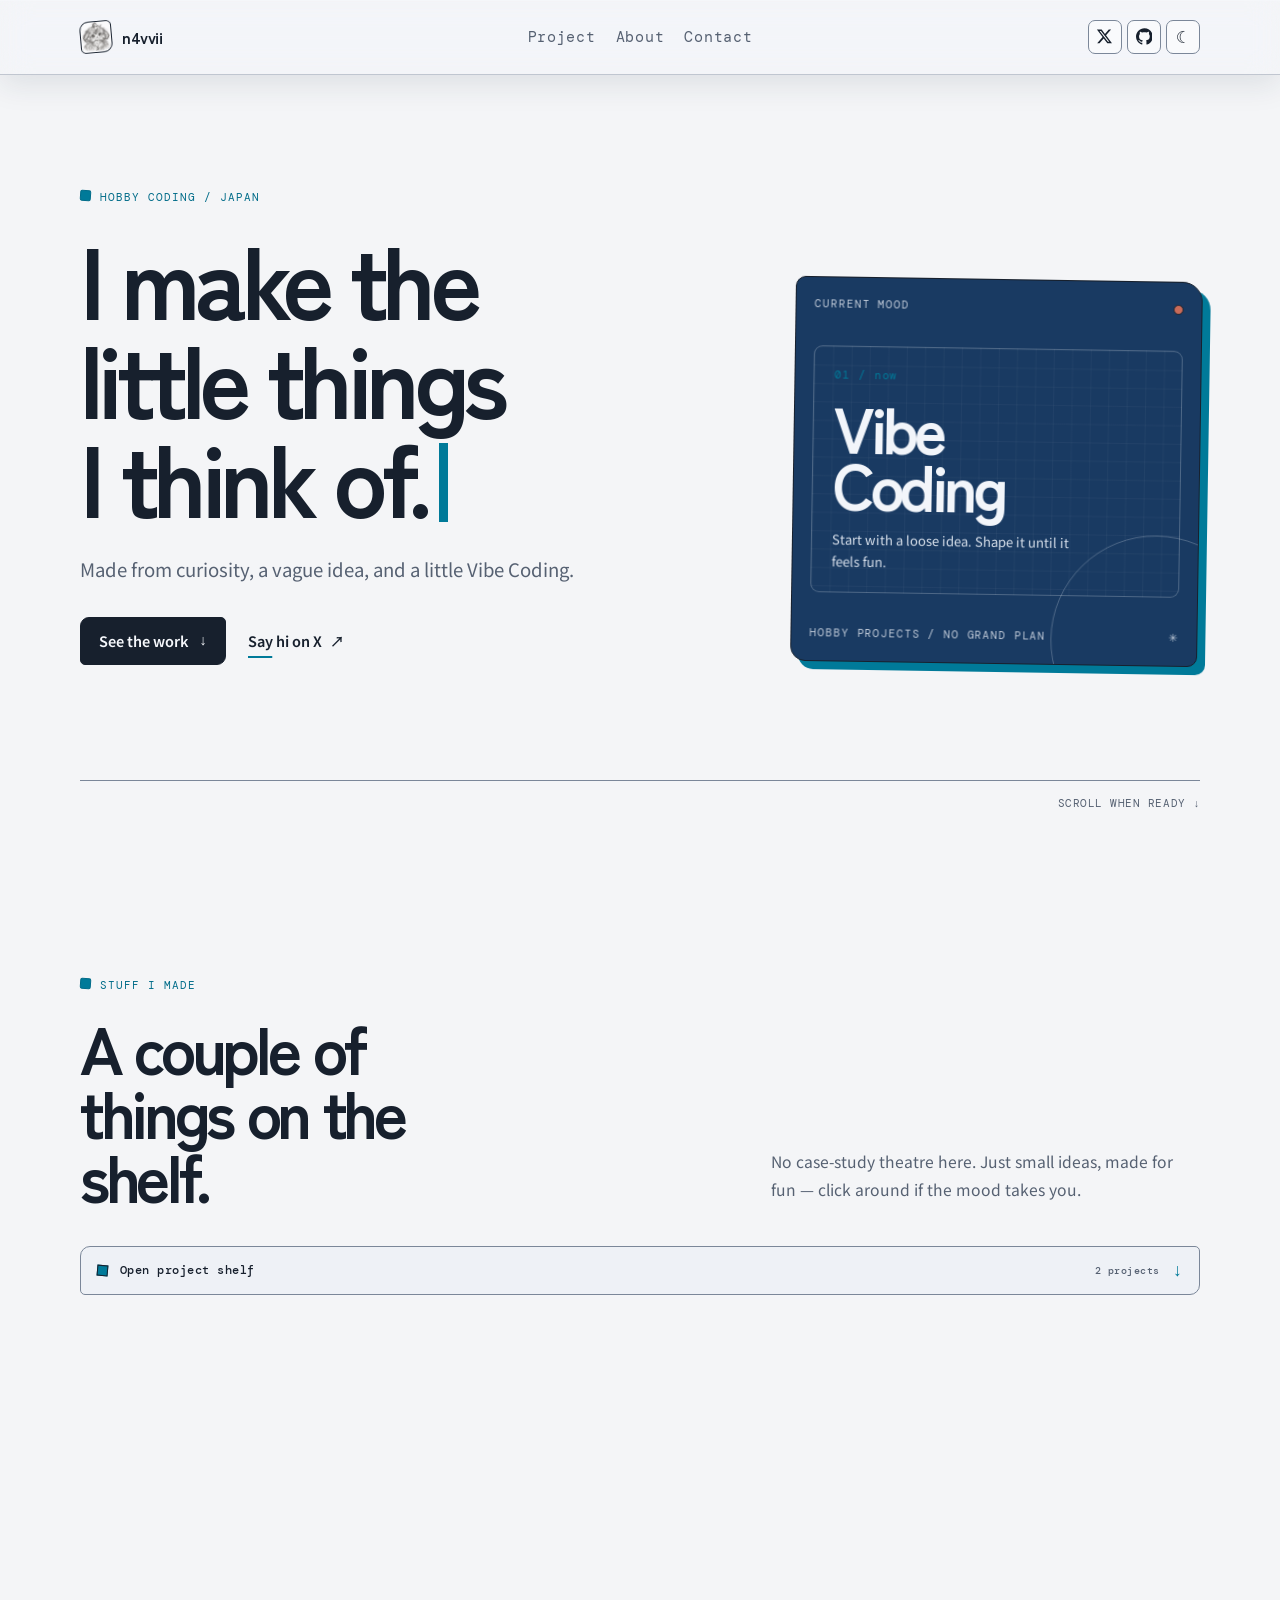
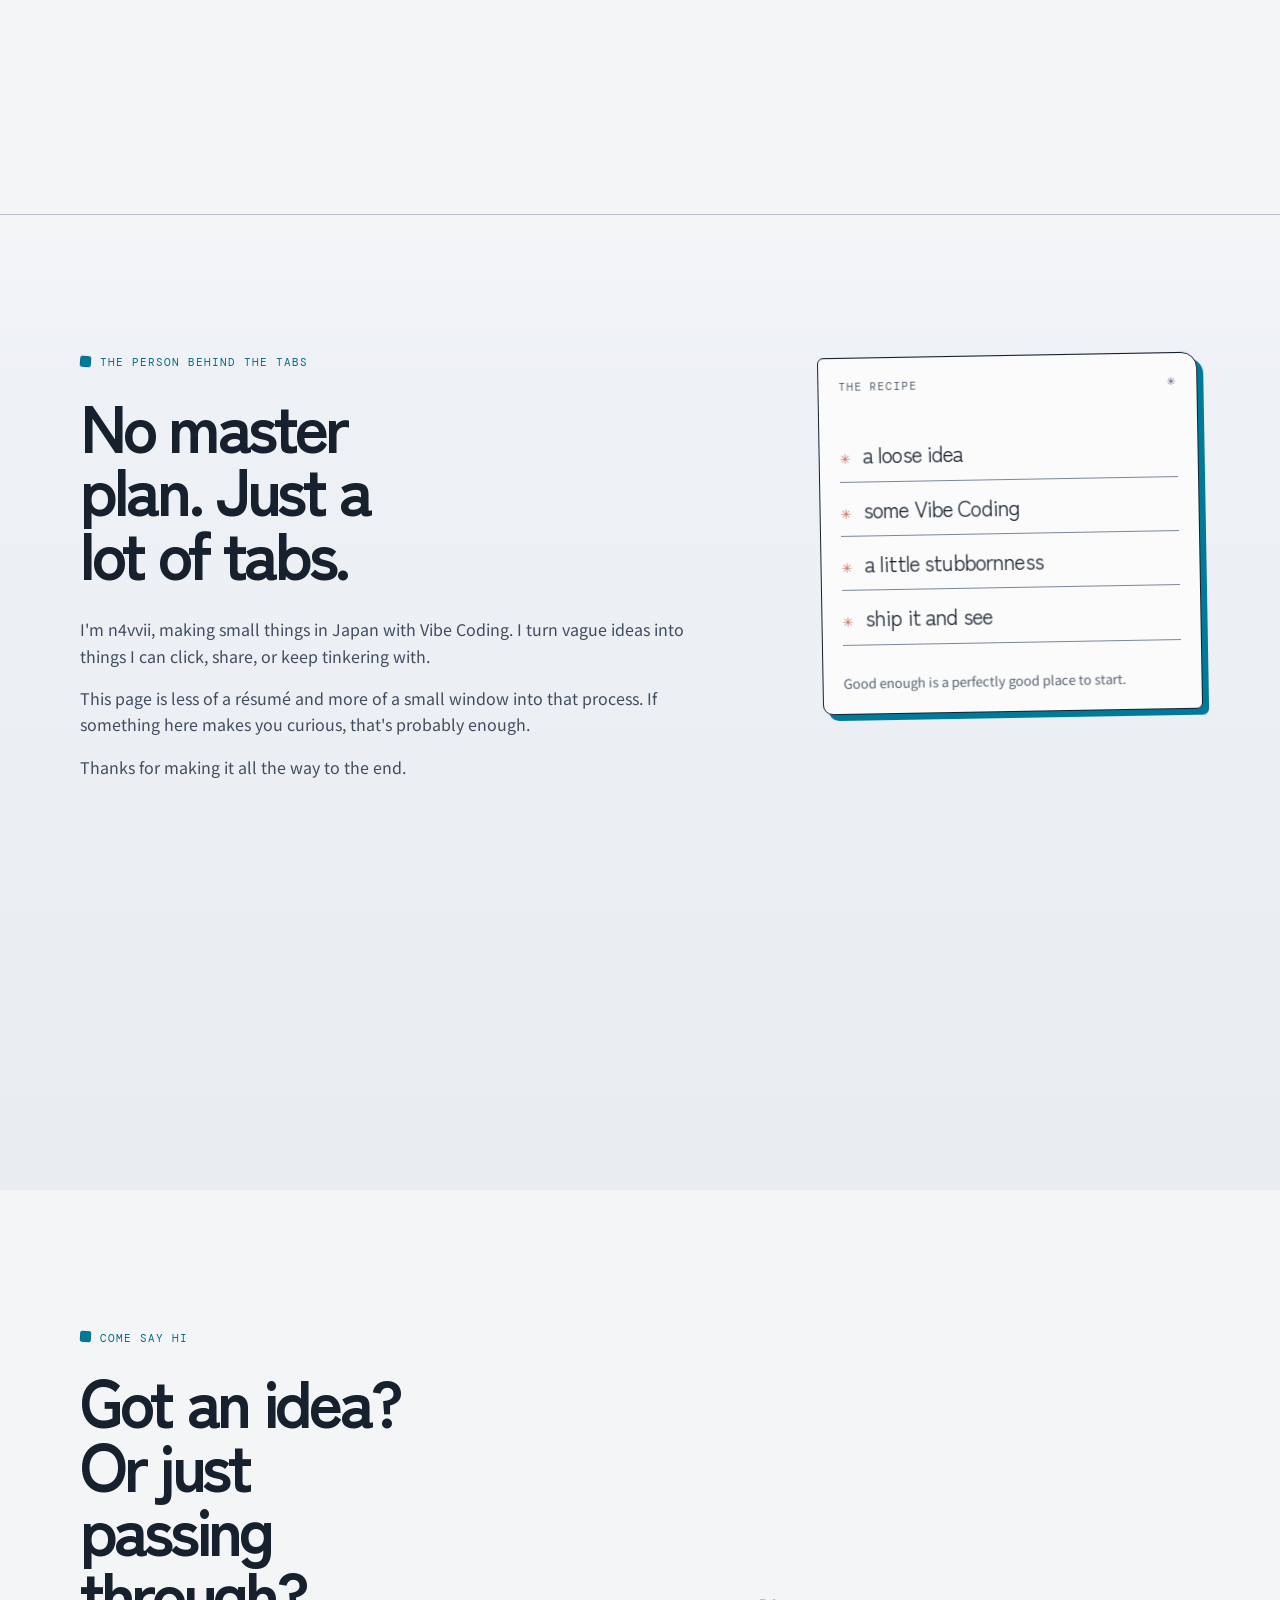
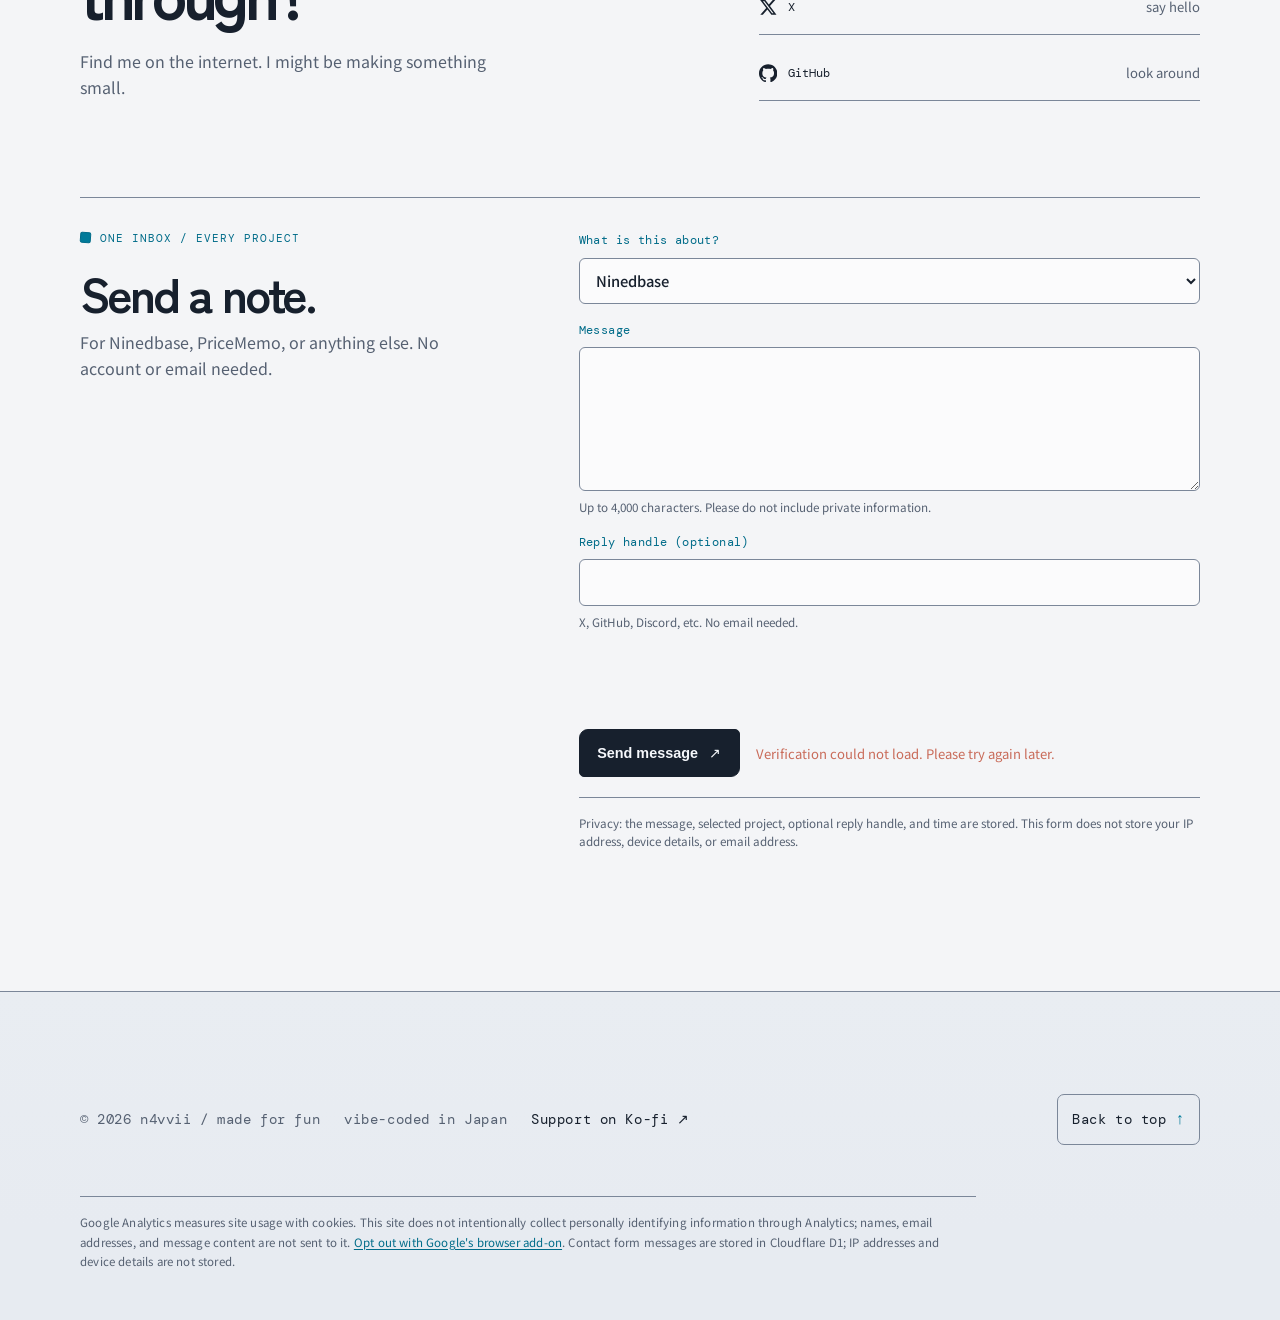
==== commit 6ded66dd: "Add privacy-aware GA4 measurement" ====
--- a/index.html
+++ b/index.html
@@ -8,6 +8,7 @@
     <link rel="icon" type="image/png" sizes="512x512" href="assets/n4vvii-icon.png">
     <link rel="apple-touch-icon" href="assets/n4vvii-icon.png">
     <title>n4vvii — small ideas, roughly made</title>
+    <script src="analytics.js?v=20260919-ga4"></script>
     <script>
       (function () {
         try {
@@ -179,11 +180,18 @@
           </div>
           <a class="back-to-top" href="#top">Back to top <span aria-hidden="true">↑</span></a>
         </div>
+        <div class="container">
+          <p class="site-privacy" data-reveal>
+            <span data-text="privacy.analytics">Google Analytics measures site usage with cookies. This site does not intentionally collect personally identifying information through Analytics; names, email addresses, and message content are not sent to it.</span>
+            <a data-link="privacy.optOut" href="https://tools.google.com/dlpage/gaoptout" target="_blank" rel="noopener">Opt out with Google's browser add-on</a>.
+            <span data-text="privacy.contact">Contact form messages are stored in Cloudflare D1; IP addresses and device details are not stored.</span>
+          </p>
+        </div>
       </footer>
     </div>
     <noscript>
       <div class="no-script">This little site needs JavaScript to load its editable content.</div>
     </noscript>
-    <script src="script.js?v=20260919-canonical-url" defer></script>
+    <script src="script.js?v=20260919-ga4" defer></script>
   </body>
 </html>
--- a/styles.css
+++ b/styles.css
@@ -1539,6 +1539,29 @@
   color: var(--blue);
 }
 
+.site-privacy {
+  max-width: 56rem;
+  margin: clamp(2rem, 4vw, 3.5rem) 0 0;
+  padding-top: 1rem;
+  border-top: 1px solid var(--line);
+  color: var(--muted);
+  font-size: .72rem;
+  letter-spacing: .015em;
+  line-height: 1.7;
+}
+
+.site-privacy a {
+  color: var(--cyan-deep);
+  text-decoration: underline;
+  text-decoration-thickness: 1px;
+  text-underline-offset: .18em;
+}
+
+.site-privacy a:hover,
+.site-privacy a:focus-visible {
+  color: var(--blue);
+}
+
 .no-script {
   position: fixed;
   inset: 1rem;
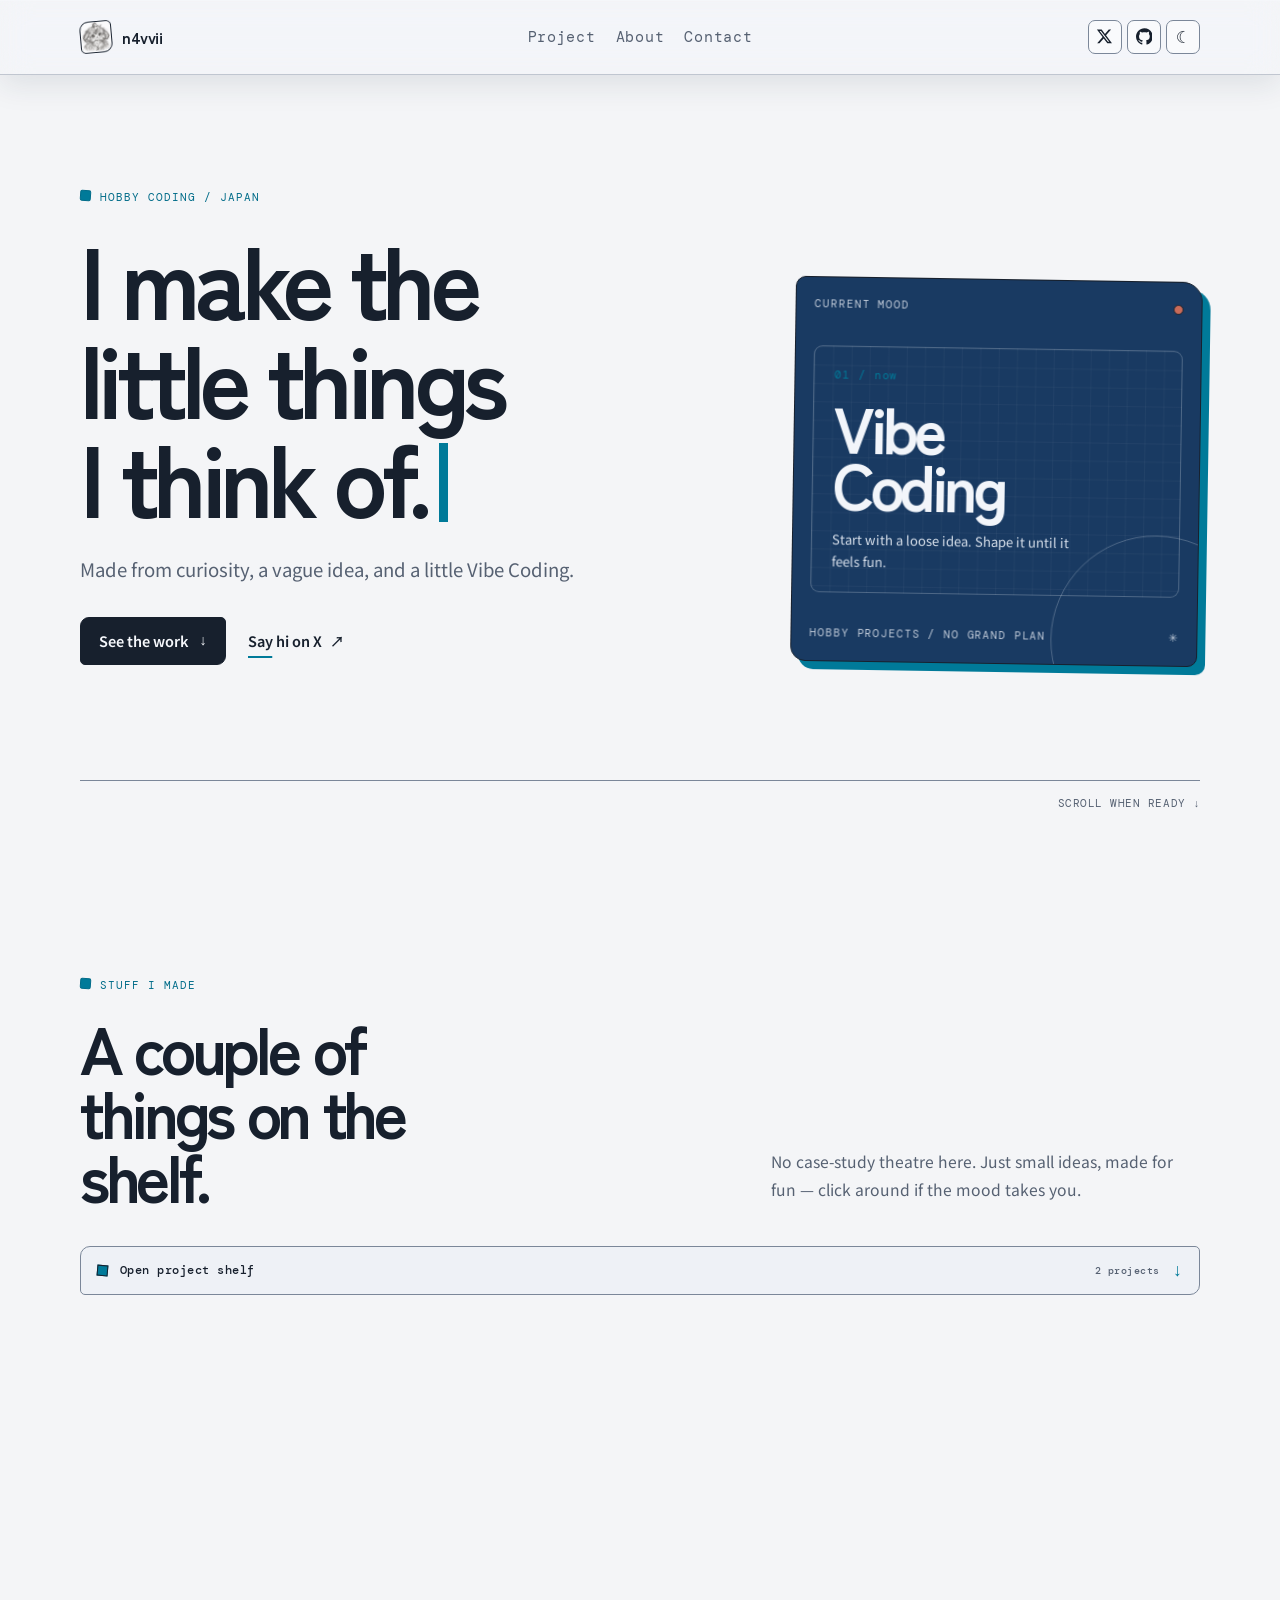
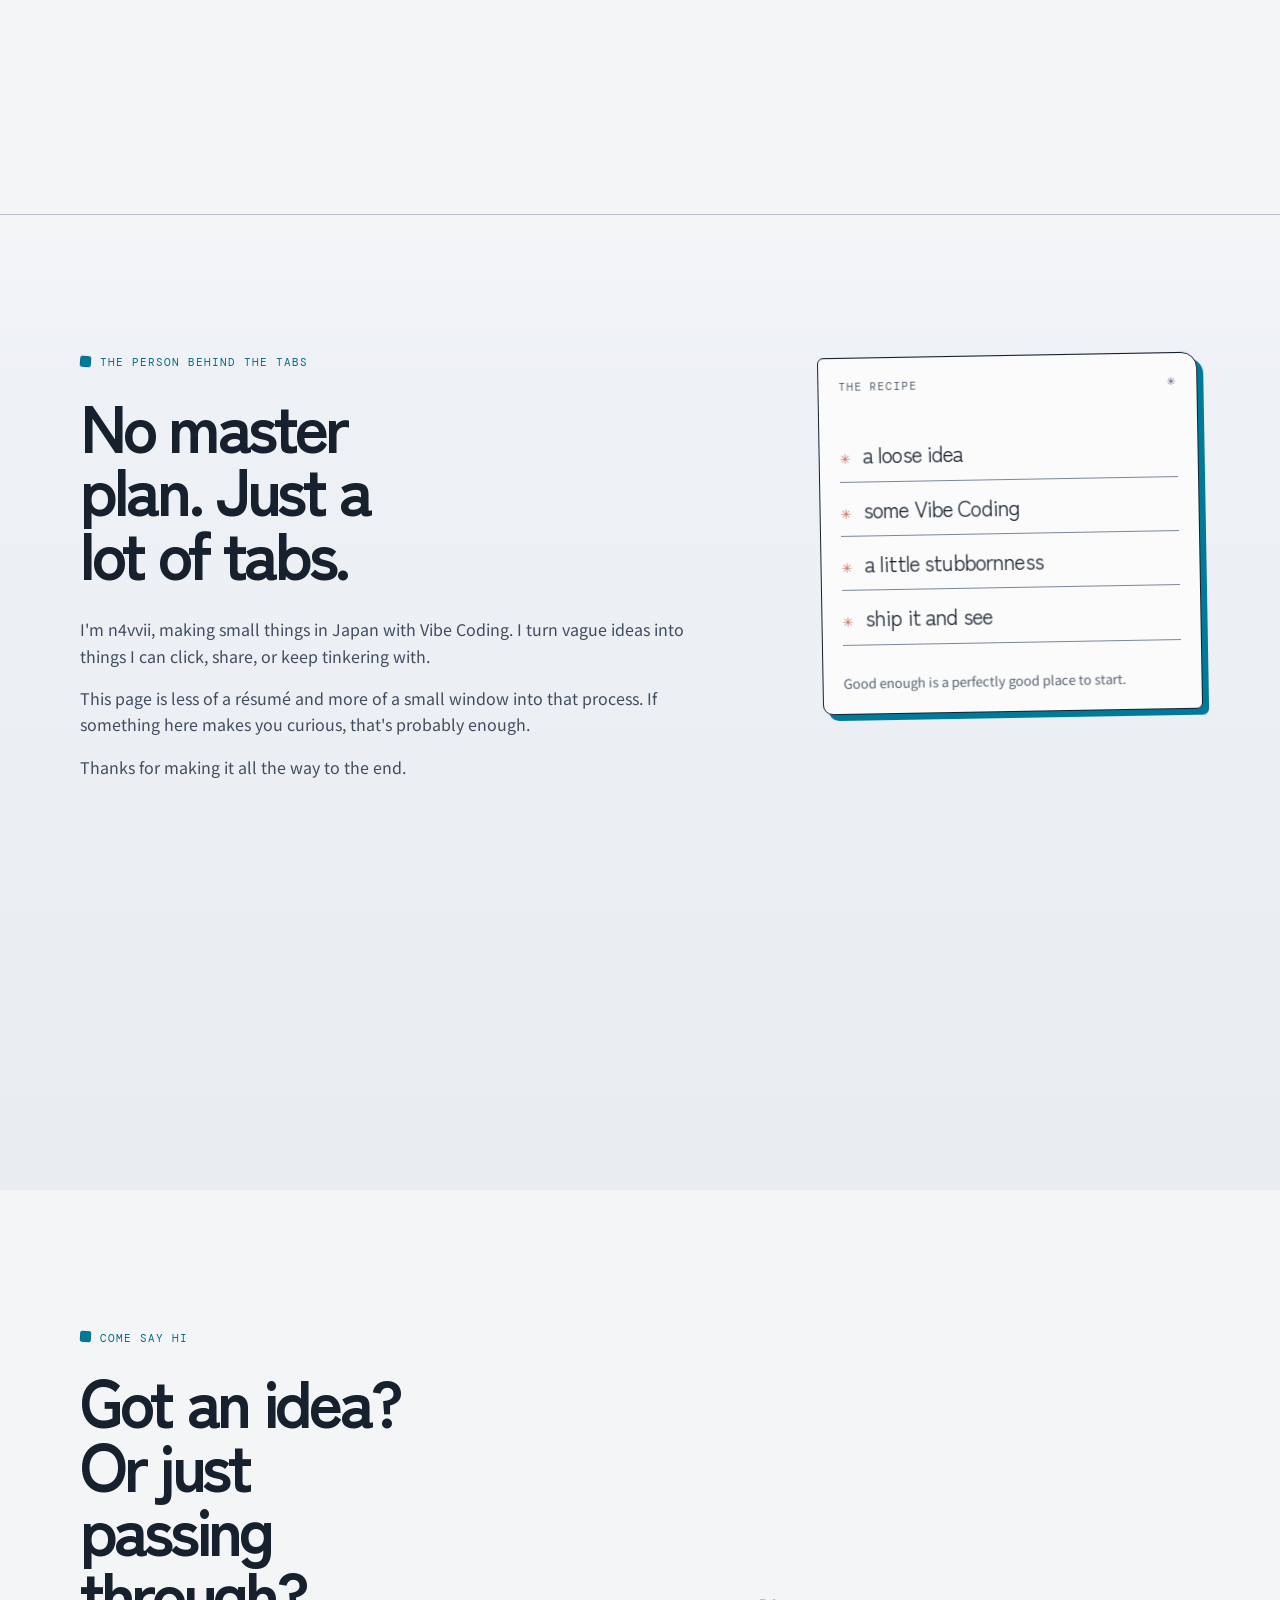
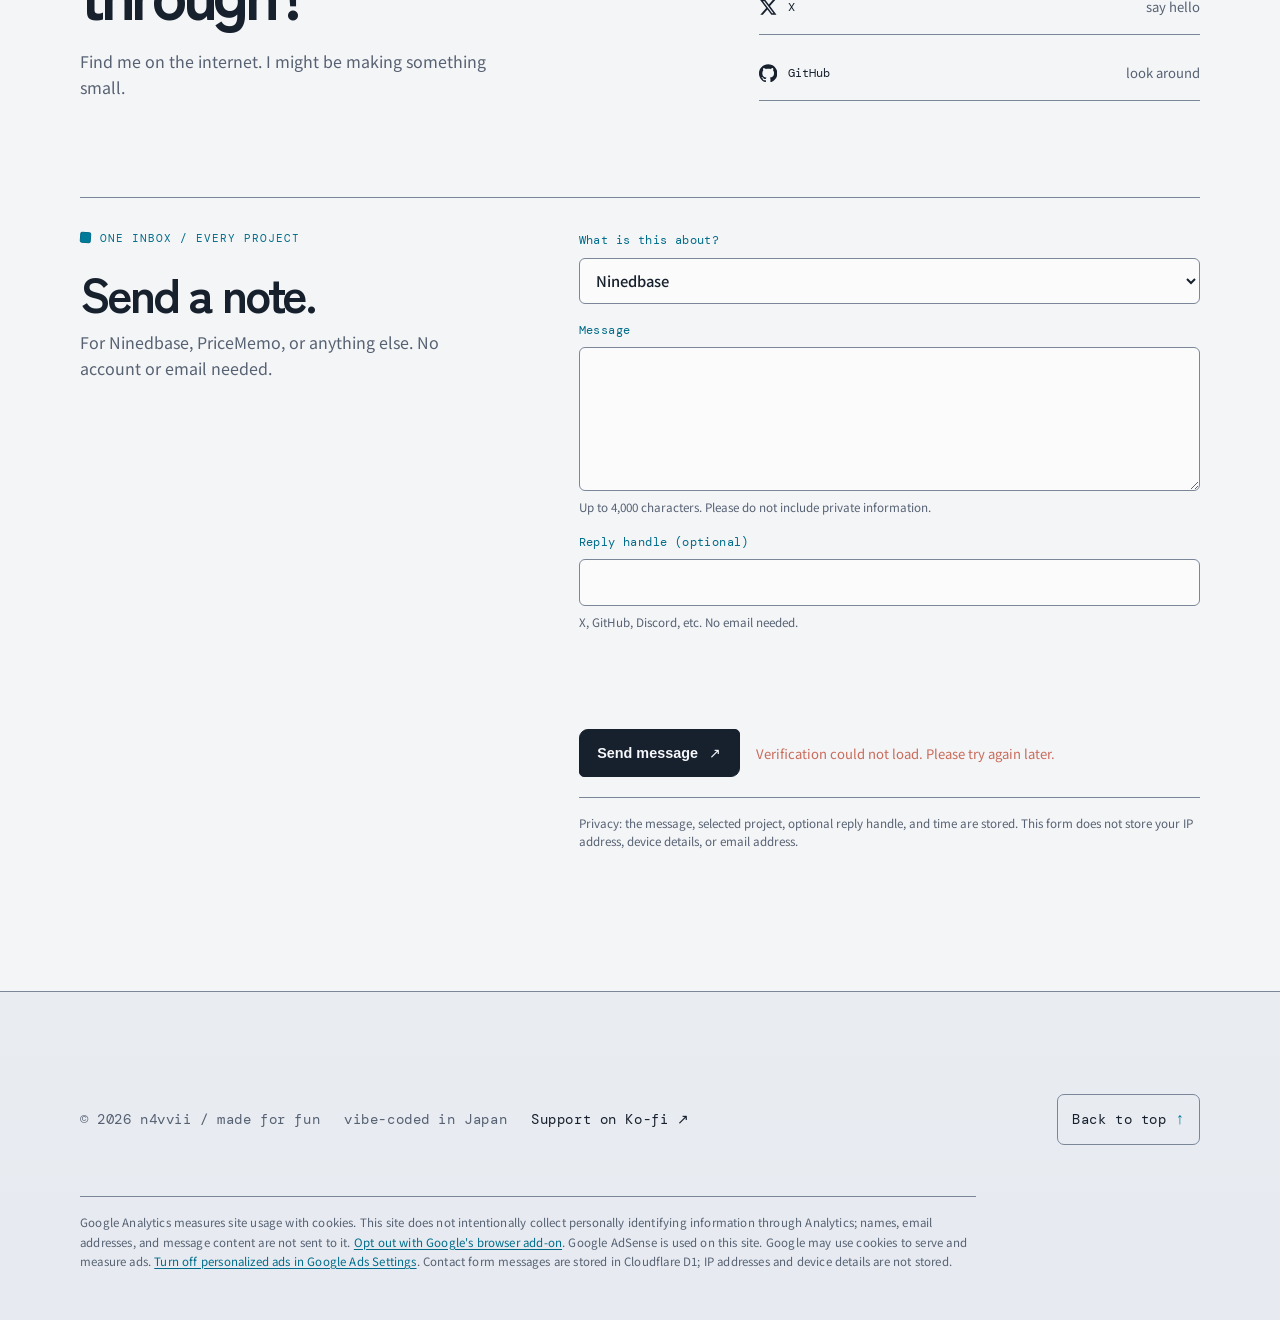
==== commit a8705fae: "Prepare site for AdSense review" ====
--- a/index.html
+++ b/index.html
@@ -9,6 +9,7 @@
     <link rel="apple-touch-icon" href="assets/n4vvii-icon.png">
     <title>n4vvii — small ideas, roughly made</title>
     <script src="analytics.js?v=20260919-ga4"></script>
+    <script async src="https://pagead2.googlesyndication.com/pagead/js/adsbygoogle.js?client=ca-pub-2854845503175082" crossorigin="anonymous"></script>
     <script>
       (function () {
         try {
@@ -184,6 +185,8 @@
           <p class="site-privacy" data-reveal>
             <span data-text="privacy.analytics">Google Analytics measures site usage with cookies. This site does not intentionally collect personally identifying information through Analytics; names, email addresses, and message content are not sent to it.</span>
             <a data-link="privacy.optOut" href="https://tools.google.com/dlpage/gaoptout" target="_blank" rel="noopener">Opt out with Google's browser add-on</a>.
+            <span data-text="privacy.adsense">Google AdSense is used on this site. Google may use cookies to serve and measure ads.</span>
+            <a data-link="privacy.adsSettings" href="https://adssettings.google.com/" target="_blank" rel="noopener">Turn off personalized ads in Google Ads Settings</a>.
             <span data-text="privacy.contact">Contact form messages are stored in Cloudflare D1; IP addresses and device details are not stored.</span>
           </p>
         </div>
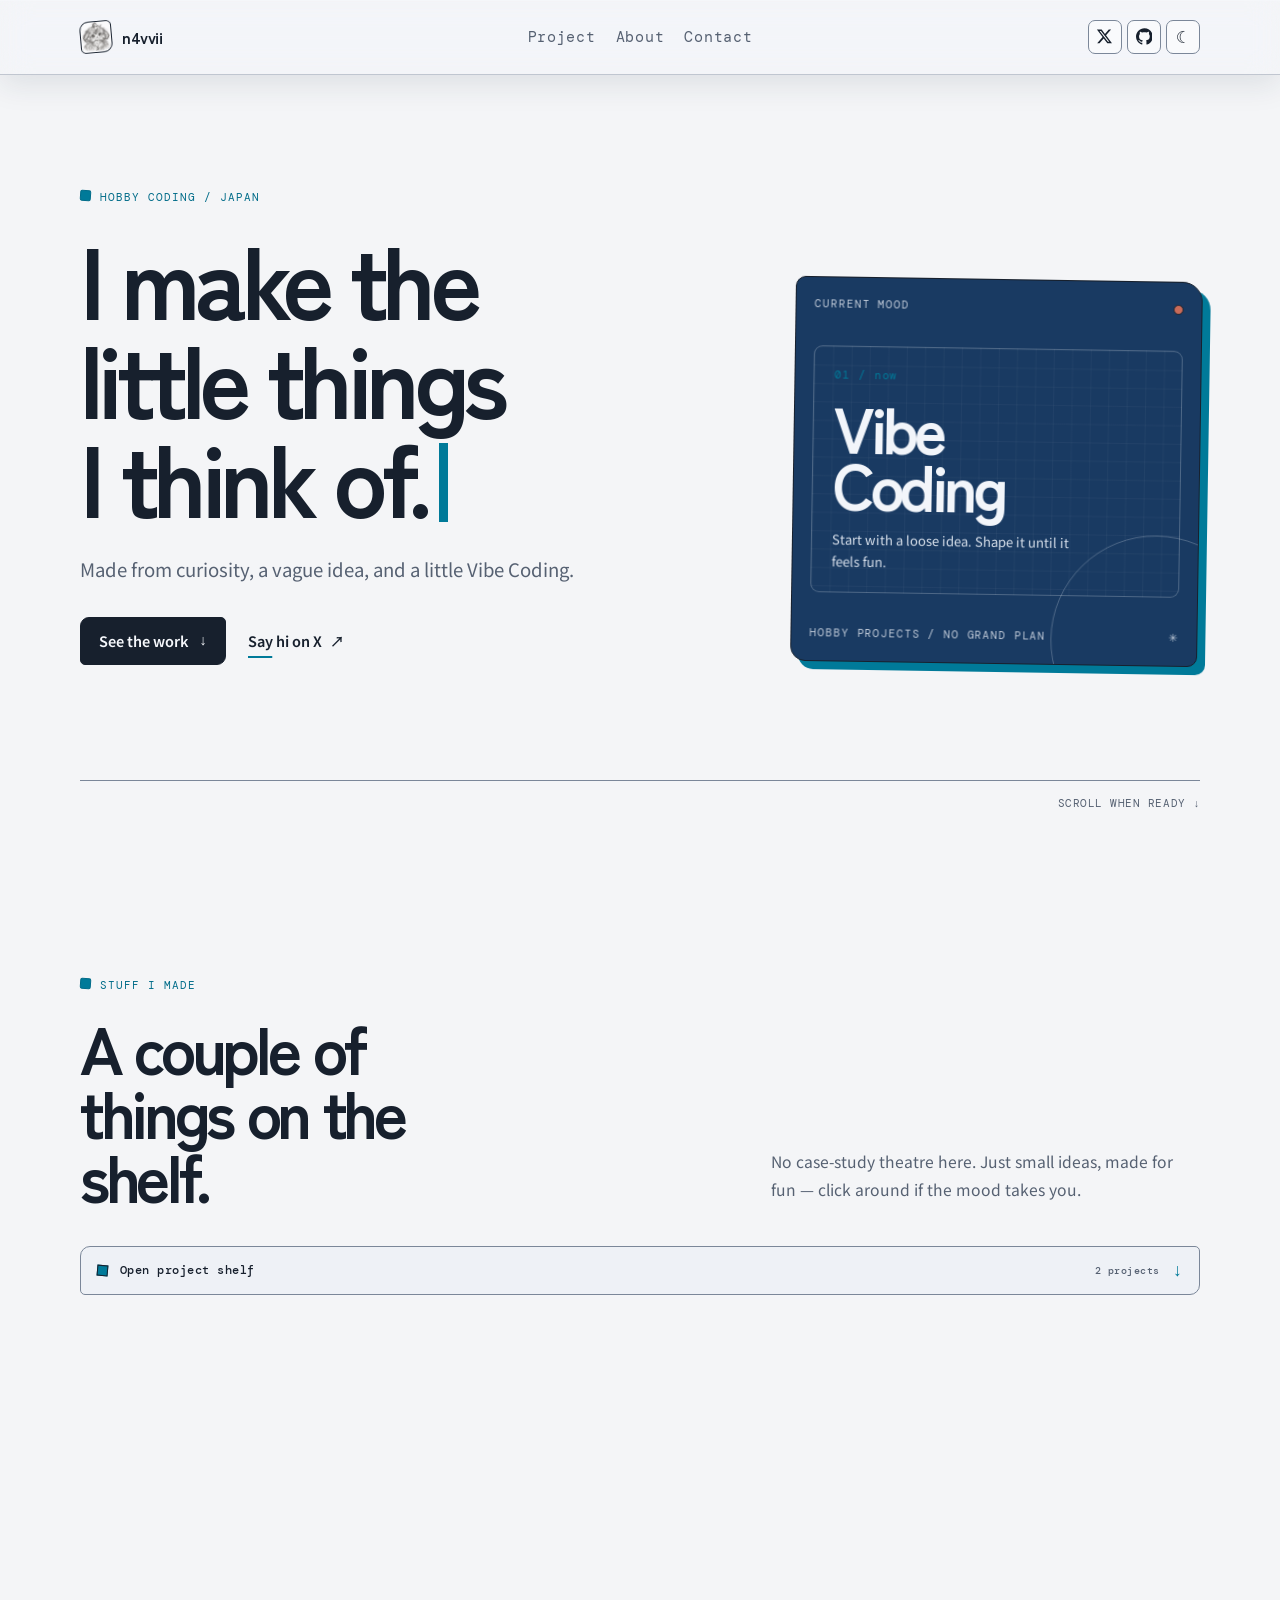
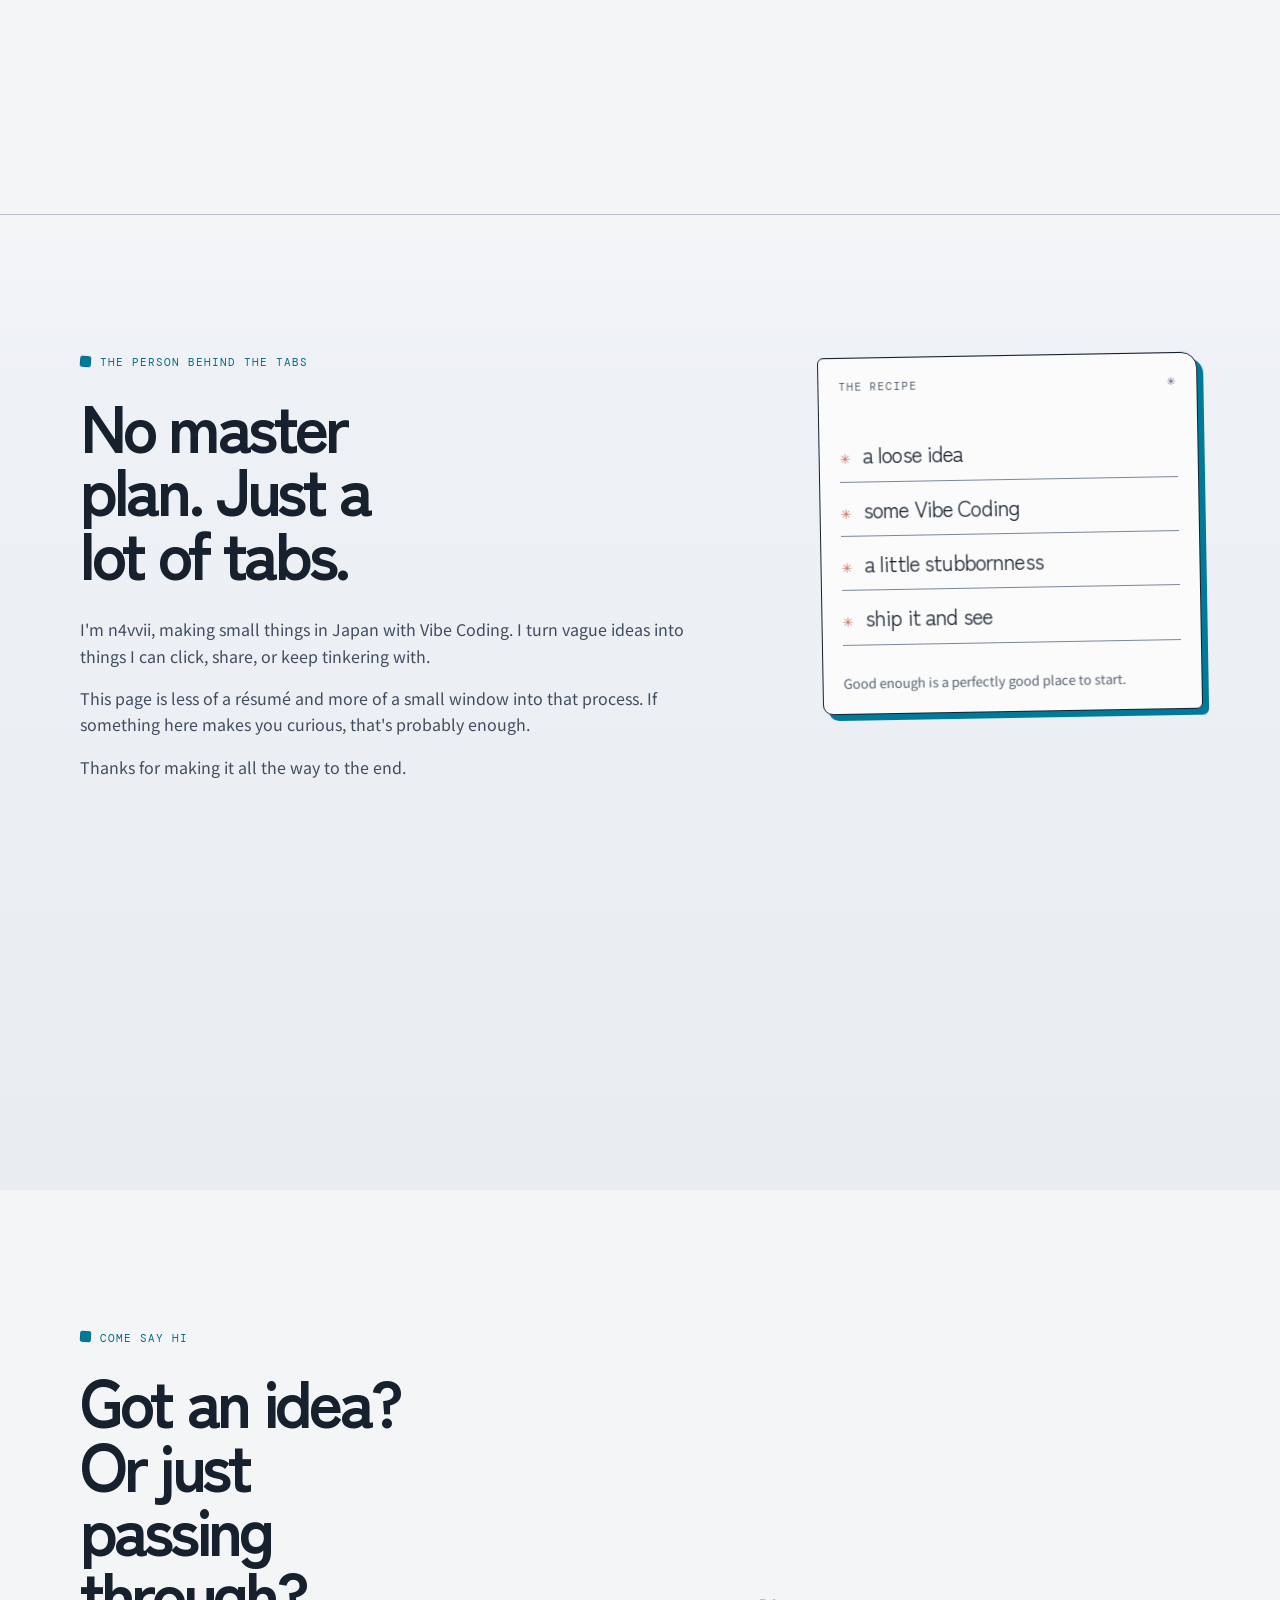
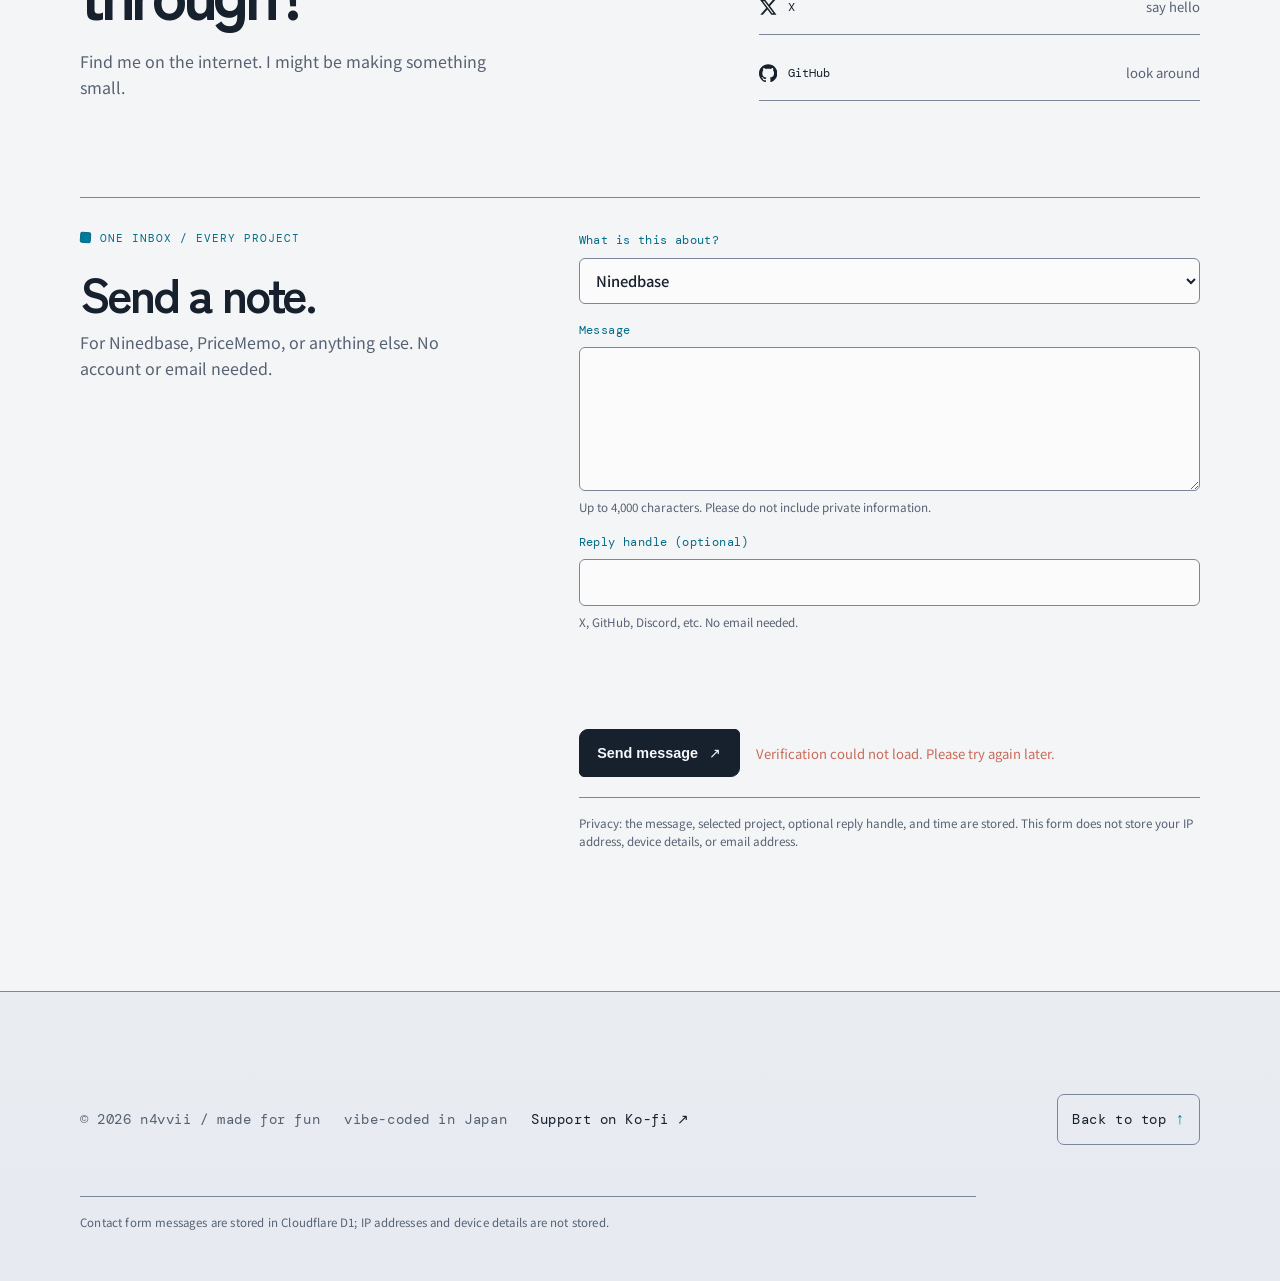
==== commit 0a375fb1: "Remove analytics and ad scripts from the portfolio" ====
--- a/index.html
+++ b/index.html
@@ -8,8 +8,6 @@
     <link rel="icon" type="image/png" sizes="512x512" href="assets/n4vvii-icon.png">
     <link rel="apple-touch-icon" href="assets/n4vvii-icon.png">
     <title>n4vvii — small ideas, roughly made</title>
-    <script src="analytics.js?v=20260919-ga4"></script>
-    <script async src="https://pagead2.googlesyndication.com/pagead/js/adsbygoogle.js?client=ca-pub-2854845503175082" crossorigin="anonymous"></script>
     <script>
       (function () {
         try {
@@ -183,10 +181,6 @@
         </div>
         <div class="container">
           <p class="site-privacy" data-reveal>
-            <span data-text="privacy.analytics">Google Analytics measures site usage with cookies. This site does not intentionally collect personally identifying information through Analytics; names, email addresses, and message content are not sent to it.</span>
-            <a data-link="privacy.optOut" href="https://tools.google.com/dlpage/gaoptout" target="_blank" rel="noopener">Opt out with Google's browser add-on</a>.
-            <span data-text="privacy.adsense">Google AdSense is used on this site. Google may use cookies to serve and measure ads.</span>
-            <a data-link="privacy.adsSettings" href="https://adssettings.google.com/" target="_blank" rel="noopener">Turn off personalized ads in Google Ads Settings</a>.
             <span data-text="privacy.contact">Contact form messages are stored in Cloudflare D1; IP addresses and device details are not stored.</span>
           </p>
         </div>
